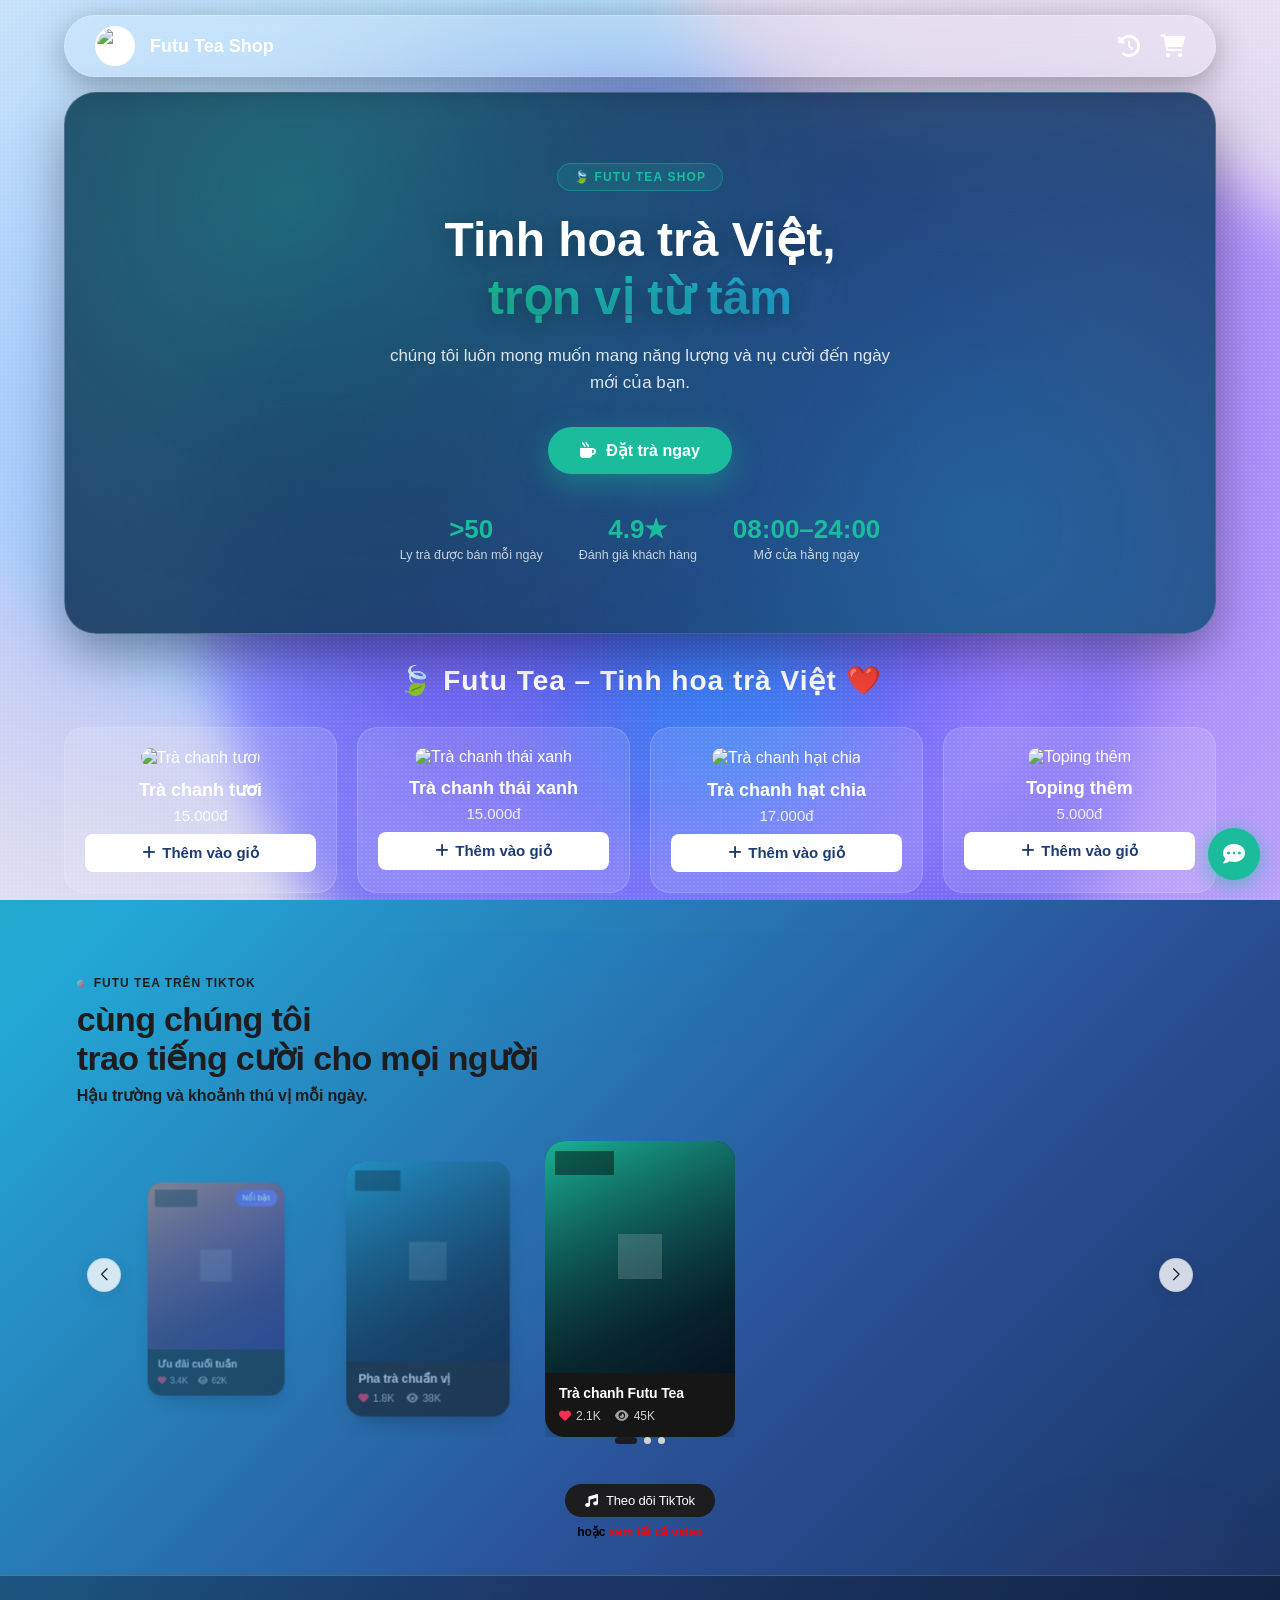
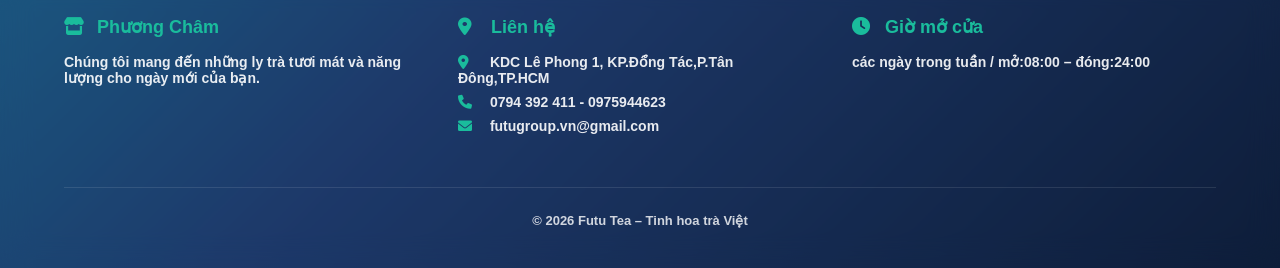
==== index.html @ b62508a2 "Update index.html" ====
<!DOCTYPE html>
<html lang="vi">
<head>
    <meta charset="UTF-8">
    <meta name="viewport" content="width=device-width, initial-scale=1.0">
    <title>Futu Tea Shop – Trà Chanh Tươi Mát Mỗi Ngày | TP.HCM</title>

    <!-- SEO -->
    <meta name="description" content="Futu Tea Shop – Trà chanh tươi, trà chanh Thái xanh, trà chanh hạt chia pha thủ công. Giao hàng tận nơi tại TP.HCM, mở cửa 08:00–24:00 mỗi ngày. Đặt hàng ngay!">
    <meta name="keywords" content="trà chanh, futu tea, trà chanh tươi, trà chanh thái xanh, trà chanh hạt chia, quán trà TP.HCM, đặt trà online">
    <meta name="author" content="Futu Group">

    <!-- Open Graph (Facebook, Zalo) -->
    <meta property="og:type" content="website">
    <meta property="og:title" content="Futu Tea - Tinh Hoa Trà Việt">
    <meta property="og:description" content="Trà chanh tươi mát cho ngày dài của bạn. Giao hàng tận nơi tại Làng đại học, mở cửa 08:00–24:00 mỗi ngày.">
    <meta property="og:image" content="https://tuitensanggll.github.io/Fututea.vn/">
    <meta property="og:locale" content="vi_VN">

    <!-- Twitter Card -->
    <meta name="twitter:card" content="summary_large_image">
    <meta name="twitter:title" content="Futu Tea Shop – Tinh Hoa Trà Việt">
    <meta name="twitter:description" content="Trà chanh tươi mát, pha thủ công từng ly. Giao hàng tận nơi tại TP.HCM.">
    <meta name="twitter:image" content="logofutu.jpg">
    <link rel="stylesheet" href="https://cdnjs.cloudflare.com/ajax/libs/font-awesome/6.0.0/css/all.min.css">
    <link rel="stylesheet" href="https://cdn.jsdelivr.net/npm/swiper@11/swiper-bundle.min.css">
    <link rel="stylesheet" href="background.css">
    
    <style>
        .swiper-wrapper{
     transition-timing-function:cubic-bezier(.22,.61,.36,1);}

        * { box-sizing: border-box; margin: 0; padding: 0; }

        body {
            font-family: 'Segoe UI', sans-serif;
            background:linear-gradient(-45deg, #142a52, #2a5298, #23a6d5, #1abc9c);
            min-height: 100vh;
            color: white;
            overflow-x: hidden;
            display: flex;
            flex-direction: column;
        }
        @keyframes gradient {
            0%   { background-position: 0% 50%; }
            50%  { background-position: 100% 50%; }
            100% { background-position: 0% 50%; }
        }

        #snow-canvas {
            position: fixed; top: 0; left: 0;
            width: 100%; height: 100%;
            pointer-events: none; z-index: 10;
        }

        /* ===== HEADER ===== */
        header {
            background: rgba(255,255,255,0.15);
            backdrop-filter: blur(15px);
            -webkit-backdrop-filter: blur(15px);
            margin: 15px 5%;
            padding: 10px 30px;
            display: flex;
            justify-content: space-between;
            align-items: center;
            position: sticky;
            top: 15px;
            z-index: 100;
            border-radius: 50px;
            border: 1px solid rgba(255,255,255,0.2);
            box-shadow: 0 8px 32px rgba(0,0,0,0.3);
        }

        .main-content { flex: 1; }

        .logo-area {
            display: flex; align-items: center; gap: 15px;
            cursor: pointer; transition: transform 0.3s;
        }
        .logo-area:hover { transform: scale(1.05); }
        .logo-img {
            width: 40px; height: 40px;
            border-radius: 50%; border: 2px solid white;
            background: white; object-fit: cover;
        }
        .logo-area h2 { font-size: 18px; }

        nav { display: flex; align-items: center; gap: 20px; }
        nav i { font-size: 22px; cursor: pointer; transition: 0.3s; color: white; }
        nav i:hover { color: #1abc9c; transform: scale(1.1); }

        .cart-icon-wrapper { position: relative; cursor: pointer; }
        .badge {
            position: absolute; top: -8px; right: -10px;
            background: #ff4757; font-size: 10px;
            padding: 2px 6px; border-radius: 50%;
            min-width: 18px; text-align: center; display: none;
        }

        /* ===== PANELS ===== */
        #chatbot-view, #cart-view, #history-view, #info-view, #founder-view {
            background:;
            backdrop-filter: blur(10px);
            -webkit-backdrop-filter: blur(10px);
            border: 1px solid rgba(255,255,255,0.2);
            color: white;
            box-shadow: 0 10px 40px rgba(0,0,0,0.5);
            display: none; position: fixed;
        }

        #chatbot-view {
            bottom: 20px; right: 20px;
            width: 350px; height: 450px;
            border-radius: 15px;
            flex-direction: column; overflow: hidden;
            z-index: 1000;
            animation: slideUp 0.4s ease;
        }

        #cart-view, #history-view, #info-view, #founder-view {
            top: 0; right: 0;
            width: 100%; max-width: 450px;
            min-height: 100vh; padding: 30px;
            z-index: 200;
            animation: slideInRight 0.5s ease;
            flex-direction: column;
            overflow-y: auto;
        }

        .panel-header {
            display: flex; justify-content: space-between; align-items: center;
            border-bottom: 1px solid rgba(255,255,255,0.15);
            padding-bottom: 15px; margin-bottom: 15px;
        }
        .panel-header h2 { font-size: 22px; }
        .panel-header i { cursor: pointer; font-size: 20px; transition: color 0.2s; }
        .panel-header i:hover { color: #ff4757; }

        /* Cart items */
        .cart-item {
            display: flex; justify-content: space-between; align-items: center;
            padding: 12px 0;
            border-bottom: 1px solid rgba(255,255,255,0.1);
            gap: 10px;
        }
        .cart-item-left { display: flex; align-items: center; gap: 12px; flex: 1; min-width: 0; }
        .cart-item-thumb {
            width: 48px; height: 48px;
            border-radius: 10px; object-fit: cover; flex-shrink: 0;
            border: 1px solid rgba(255,255,255,0.2);
        }
        .cart-item-info { display: flex; flex-direction: column; min-width: 0; }
        .cart-item-name { font-weight: 600; font-size: 14px; white-space: nowrap; overflow: hidden; text-overflow: ellipsis; }
        .cart-item-qty  { font-size: 12px; color: rgba(255,255,255,0.6); margin-top: 2px; }
        .cart-item-price { font-size: 13px; color: #1abc9c; margin-top: 2px; }
        .cart-item-right { display: flex; align-items: center; gap: 6px; flex-shrink: 0; }
        .remove-btn {
            background: rgba(255,71,87,0.15);
            border: 1px solid rgba(255,71,87,0.3);
            color: #ff4757; cursor: pointer; font-size: 13px;
            width: 30px; height: 30px; border-radius: 8px;
            display: flex; align-items: center; justify-content: center;
            transition: background 0.2s;
        }
        .remove-btn:hover { background: rgba(255,71,87,0.4); }

        .cart-empty { text-align: center; padding: 50px 0 20px; }
        .cart-empty-icon { font-size: 60px; display: block; margin-bottom: 12px; opacity: 0.35; }
        .cart-empty-text { opacity: 0.55; font-size: 15px; }

        .cart-total { font-size: 22px; font-weight: bold; text-align: right; color: #1abc9c; margin-top: 20px; }
        .btn-checkout {
            width: 100%; padding: 14px; border-radius: 10px; border: none;
            background: #1abc9c; color: white; font-weight: bold;
            font-size: 16px; cursor: pointer; margin-top: 20px;
            transition: background 0.2s, transform 0.15s;
        }
        .btn-checkout:hover { background: #17a589; transform: scale(1.02); }

        /* History */
        .history-card {
            background: rgba(255,255,255,0.07);
            padding: 15px; border-radius: 12px;
            margin-bottom: 14px;
            border-left: 4px solid #1abc9c;
            transition: background 0.2s;
        }
        .history-card:hover { background: rgba(255,255,255,0.12); }
        .history-date  { font-size: 11px; opacity: 0.6; margin-bottom: 6px; }
        .history-items { font-weight: 600; font-size: 14px; margin-bottom: 6px; line-height: 1.4; }
        .history-total { color: #1abc9c; font-weight: bold; }
        .history-empty { text-align: center; padding: 50px 0; opacity: 0.55; font-size: 15px; }

        /* Founder */
        .founder-card {
            background: rgba(255,255,255,0.08);
            padding: 20px; border-radius: 15px;
            margin-bottom: 15px;
            transition: background 0.2s;
        }
        .founder-card:hover { background: rgba(255,255,255,0.14); }

        /* Info form */
        .info-input {
            width: 100%; padding: 12px; margin: 8px 0 15px;
            border-radius: 8px;
            border: 1px solid rgba(255,255,255,0.2);
            background: rgba(0,0,0,0.2);
            color: white; font-size: 14px; outline: none;
            transition: border-color 0.2s;
        }
        .info-input:focus { border-color: #1abc9c; }
        .info-input::placeholder { color: rgba(255,255,255,0.4); }
        label { font-size: 13px; opacity: 0.8; }

        /* ===== CHAT ===== */
        .chat-header {
            padding: 14px 18px;
            display: flex; justify-content: space-between; align-items: center;
            border-bottom: 1px solid rgba(255,255,255,0.12);
            font-weight: bold; font-size: 15px;
        }
        .chat-header i { cursor: pointer; }
        .chat-header i:hover { color: #ff4757; }

        .chat-body {
            flex: 1; padding: 14px;
            overflow-y: auto;
            display: flex; flex-direction: column; gap: 10px;
        }
        .message {
            padding: 9px 13px; border-radius: 12px;
            font-size: 14px; max-width: 85%; line-height: 1.4;
            animation: fadeInMsg 0.3s ease;
        }
        .bot-msg  { background: rgba(255,255,255,0.12); align-self: flex-start; }
        .user-msg { background: #1abc9c; align-self: flex-end; }
        .quick-replies {
            display: flex; flex-wrap: wrap; gap: 8px;
            align-self: flex-start; max-width: 95%;
          margin-top: -2px;
        }

        .quick-reply-btn {
          background:linear-gradient(-45deg, #142a52, #2a5298, #23a6d5, #1abc9c);
          border: 1px solid rgba(26,188,156,0.5);
          color: #fff; font-size: 12.5px;
          padding: 6px 12px; border-radius: 16px;
          cursor: pointer; transition: background 0.2s, transform 0.15s;
          white-space: nowrap;
        }

        .quick-reply-btn:hover { background: rgba(26,188,156,0.4); transform: scale(1.04); }

        .typing-indicator { display: flex; gap: 4px; padding: 9px 13px; align-self: flex-start; }
        .typing-indicator span {
          width: 6px; height: 6px; border-radius: 50%;
          background: rgba(255,255,255,0.6);
          animation: typingBounce 1.2s infinite;
        }

        .typing-indicator span:nth-child(2) { animation-delay: 0.2s; }
        .typing-indicator span:nth-child(3) { animation-delay: 0.4s; }
        @keyframes typingBounce {
    0%, 60%, 100% { transform: translateY(0); opacity: 0.5; }
    30% { transform: translateY(-4px); opacity: 1; }
}

        .chat-footer {
            padding: 10px 14px;
            display: flex; gap: 10px; align-items: center;
            background: rgba(0,0,0,0.25);
            border-top: 1px solid rgba(255,255,255,0.08);
        }
        .chat-input {
            flex: 1; padding: 8px 12px;
            border-radius: 20px; border: none;
            background: rgba(255,255,255,0.12);
            color: white; outline: none; font-size: 14px;
        }
        .chat-input::placeholder { color: rgba(255,255,255,0.5); }
        .chat-footer i { color: #1abc9c; cursor: pointer; font-size: 18px; }
        .chat-footer i:hover { color: white; }

        /* Chat toggle btn */
        #chat-toggle-btn {
            position: fixed; bottom: 20px; right: 20px;
            width: 52px; height: 52px;
            background: #1abc9c; border-radius: 50%;
            display: flex; align-items: center; justify-content: center;
            cursor: pointer; z-index: 999;
            box-shadow: 0 4px 20px rgba(26,188,156,0.6);
            transition: background 0.2s, transform 0.2s;
        }
        #chat-toggle-btn:hover { background: #17a589; transform: scale(1.1); }
        #chat-toggle-btn i { color: white; font-size: 22px; }

        /* ===== HERO BANNER ===== */
        .hero {
            position: relative;
            margin: 10px 5% 0;
            padding: 70px 8%;
            border-radius: 32px;
            overflow: hidden;
            text-align: center;
            background:
                radial-gradient(circle at 20% 20%, rgba(26,188,156,0.35), transparent 55%),
                radial-gradient(circle at 80% 80%, rgba(35,166,213,0.35), transparent 55%),
                linear-gradient(135deg, rgba(20,42,82,0.9), rgba(30,60,114,0.9));
            border: 1px solid rgba(255,255,255,0.18);
            box-shadow: 0 20px 50px rgba(0,0,0,0.35);
        }
        .hero-eyebrow {
            display: inline-flex; align-items: center; gap: 8px;
            font-size: 12px; font-weight: 800; letter-spacing: 0.1em;
            text-transform: uppercase; color: #1abc9c;
            background: rgba(26,188,156,0.15);
            border: 1px solid rgba(26,188,156,0.4);
            padding: 6px 16px; border-radius: 30px;
            margin-bottom: 20px;
        }
        .hero h1 {
            font-size: clamp(28px, 5vw, 48px);
            font-weight: 800;
            line-height: 1.2;
            margin-bottom: 16px;
            text-shadow: 0 4px 20px rgba(0,0,0,0.3);
        }
        .hero h1 span {
            background: linear-gradient(90deg, #1abc9c, #23a6d5);
            -webkit-background-clip: text;
            background-clip: text;
            color: transparent;
        }
        .hero p {
            font-size: clamp(14px, 1.6vw, 17px);
            opacity: 0.85;
            max-width: 520px;
            margin: 0 auto 30px;
            line-height: 1.6;
        }
        .hero-cta {
            display: inline-flex; align-items: center; gap: 10px;
            background: #1abc9c; color: white;
            font-size: 16px; font-weight: 700;
            padding: 14px 32px; border-radius: 50px;
            text-decoration: none; cursor: pointer; border: none;
            box-shadow: 0 10px 30px rgba(26,188,156,0.4);
            transition: transform 0.25s, box-shadow 0.25s, background 0.25s;
        }
        .hero-cta:hover {
            transform: translateY(-3px);
            background: #17a589;
            box-shadow: 0 14px 36px rgba(26,188,156,0.55);
        }
        .hero-cta:active { transform: translateY(0) scale(0.97); }

        .hero-stats {
            display: flex; justify-content: center; flex-wrap: wrap;
            gap: 36px; margin-top: 40px;
        }
        .hero-stat { text-align: center; }
        .hero-stat b {
            display: block; font-size: 26px; font-weight: 800; color: #1abc9c;
        }
        .hero-stat span { font-size: 12.5px; opacity: 0.75; }

        @media (max-width: 480px) {
            .hero { padding: 46px 6%; border-radius: 22px; margin: 8px 3% 0; }
            .hero-stats { gap: 22px; margin-top: 28px; }
        }

        /* ===== FLY TO CART ANIMATION ===== */
        .fly-item {
            position: fixed;
            z-index: 5000;
            border-radius: 12px;
            object-fit: cover;
            pointer-events: none;
            transition: left 0.7s cubic-bezier(.22,.61,.36,1),
                        top 0.7s cubic-bezier(.22,.61,.36,1),
                        width 0.7s cubic-bezier(.22,.61,.36,1),
                        height 0.7s cubic-bezier(.22,.61,.36,1),
                        opacity 0.6s ease 0.15s;
        }
        @keyframes cartBounce {
            0%, 100% { transform: scale(1); }
            30% { transform: scale(1.35); }
            50% { transform: scale(0.9); }
            70% { transform: scale(1.12); }
        }
        .cart-bounce { animation: cartBounce 0.5s ease; }

        /* ===== PRODUCTS ===== */
        .section-title {
            text-align: center; padding: 30px 5% 10px;
            font-size: 28px; font-weight: 700; letter-spacing: 1px;
        }
        .product-grid {
            display: grid;
            grid-template-columns: repeat(auto-fit, minmax(230px, 1fr));
            gap: 20px; padding: 20px 5% 40px;
        }
        .card {
            background: rgba(255,255,255,0.12);
            border-radius: 20px; padding: 20px; text-align: center;
            border: 1px solid rgba(255,255,255,0.15);
            transition: transform 0.3s, background 0.3s, box-shadow 0.3s;
            position: relative; overflow: hidden;
        }
        .card::before {
            content: '';
            position: absolute; top: -100%; left: -100%;
            width: 60%; height: 60%;
            background: radial-gradient(circle, rgba(255,255,255,0.08), transparent 70%);
            transition: top 0.5s, left 0.5s;
            pointer-events: none;
        }
        .card:hover::before { top: 20%; left: 20%; }
        .card:hover {
            transform: translateY(-10px);
            background: rgba(255,255,255,0.22);
            box-shadow: 0 20px 40px rgba(0,0,0,0.3);
        }
        .card img {
            width: 100%; border-radius: 15px;
            height: 200px; object-fit: cover;
            transition: transform 0.4s;
        }
        .card:hover img { transform: scale(1.04); }
        .card h3 { margin: 12px 0 6px; font-size: 18px; }
        .card p { font-size: 15px; opacity: 0.85; margin-bottom: 10px; }
        .btn-add {
            width: 100%; padding: 10px; border-radius: 8px; border: none;
            background: white; color: #1e3c72; font-weight: bold;
            cursor: pointer; font-size: 15px;
            transition: background 0.2s, color 0.2s, transform 0.15s;
        }
        .btn-add:hover { background: #1abc9c; color: white; transform: scale(1.02); }
        .btn-add:active { transform: scale(0.97); }

        /* Overlay */
        .cart-overlay {
            display: none; position: fixed; top: 0; left: 0;
            width: 100%; height: 100%;
            background: rgba(0,0,0,0.6); z-index: 150;
        }

        /* ===== QR MODAL ===== */
        #qr-modal {
            display: none; position: fixed; top: 0; left: 0;
            width: 100%; height: 100%;
            background: rgba(0,0,0,0.85);
            z-index: 2000;
            justify-content: center; align-items: center;
        }
        .qr-content {
            background: white; padding: 30px; border-radius: 20px;
            color: #333; text-align: center;
            position: relative; min-width: 300px;
            animation: popIn 0.35s ease;
        }
        .qr-placeholder {
            width: 230px; height: 230px; margin: 15px auto;
            border: 2px dashed #ccc; border-radius: 10px;
            display: flex; flex-direction: column;
            align-items: center; justify-content: center;
            color: #999; font-size: 13px; line-height: 1.7; padding: 15px;
        }
        .close-qr {
            position: absolute; top: 14px; right: 18px;
            font-size: 22px; cursor: pointer; color: #888;
            transition: color 0.2s;
        }
        .close-qr:hover { color: #ff4757; }
        .payment-title { font-size: 20px; font-weight: bold; color: #1e3c72; }
        .payment-total { color: #1abc9c; font-size: 18px; font-weight: bold; margin: 10px 0; }
        .btn-done {
            width: 100%; padding: 13px; border-radius: 8px; border: none;
            background: #1abc9c; color: white; font-size: 15px;
            cursor: pointer; margin-top: 15px; font-weight: bold;
            transition: background 0.2s;
        }
        .btn-done:hover { background: #17a589; }

        /* ===== FOOTER ===== */
        footer {
            margin-top: auto;
            padding: 40px 5%;
            background: rgba(0,0,0,0.3);
            backdrop-filter: blur(15px);
            -webkit-backdrop-filter: blur(15px);
            border-top: 1px solid rgba(255,255,255,0.2);
            display: flex;
            flex-wrap: wrap;
            justify-content: space-around;
            gap: 30px;
            text-align: left;
            position: relative; z-index: 20;
        }
        .footer-section { min-width: 200px; flex: 1; }
        .footer-section h4 { color: #1abc9c; margin-bottom: 16px; font-size: 18px; font-weight: 800; }
        .footer-section p { margin: 8px 0; font-size: 14px; font-weight: 600; color: rgba(255,255,255,0.9); }
        .footer-section i { margin-right: 10px; color: #1abc9c; width: 18px; }
        .bottom-bar {
            width: 100%; text-align: center;
            padding-top: 25px;
            border-top: 1px solid rgba(255,255,255,0.1);
            margin-top: 15px;
            font-size: 13px; font-weight: 700; color: rgba(255,255,255,0.8);
        }

        /* ===== TOAST ===== */
        #toast {
            position: fixed; bottom: 85px; left: 50%; transform: translateX(-50%);
            background: rgba(26,188,156,0.95); color: white;
            padding: 10px 22px; border-radius: 30px;
            font-size: 14px; z-index: 3000;
            opacity: 0; pointer-events: none;
            transition: opacity 0.3s; white-space: nowrap;
        }

        /* ===== ANIMATIONS ===== */
        @keyframes slideUp {
            from { opacity: 0; transform: translateY(40px); }
            to   { opacity: 1; transform: translateY(0); }
        }
        @keyframes slideInRight {
            from { transform: translateX(100%); opacity: 0; }
            to   { transform: translateX(0);    opacity: 1; }
        }
        @keyframes fadeInMsg {
            from { opacity: 0; transform: translateY(5px); }
            to   { opacity: 1; transform: translateY(0); }
        }
        @keyframes popIn {
            from { transform: scale(0.8); opacity: 0; }
            to   { transform: scale(1);   opacity: 1; }
        }
        @keyframes fadeInCard {
            from { opacity: 0; transform: translateY(20px); }
            to   { opacity: 1; transform: translateY(0); }
        }
        .card { animation: fadeInCard 0.5s ease both; }
        .card:nth-child(1) { animation-delay: 0.05s; }
        .card:nth-child(2) { animation-delay: 0.10s; }
        .card:nth-child(3) { animation-delay: 0.15s; }


        @media (max-width: 480px) {
            header { margin: 10px 3%; padding: 10px 18px; }
            .product-grid { grid-template-columns: 1fr 1fr; gap: 12px; padding: 10px 3% 40px; }
            #cart-view, #history-view, #info-view, #founder-view { max-width: 100%; }
            #chatbot-view { width: 290px; height: 380px; }
        }

        /* ========================================= */
        /* FUTU TIKTOK SHOWCASE — Apple/Samsung style */
        /* ========================================= */

        .tiktok-showcase{
            --ink:#1d1d1f;
            --ink-soft:#6e6e73;
            --hairline:rgba(0,0,0,.08);
            --accent:#0071e3;
            padding:40px 6% 36px;
            background:
            text-align:center;
            position:relative;
            overflow:hidden;
            font-family:-apple-system,BlinkMacSystemFont,"SF Pro Display","Segoe UI",Helvetica,Arial,sans-serif;
            color:var(--ink);
            isolation:isolate;
        }

        /* soft studio-light backdrop, not a colored blob */
        .tiktok-showcase::before{
            content:"";
            position:absolute;
            inset:0;
            background:
                radial-gradient(ellipse 420px 240px at 50% -5%, rgba(0,113,227,.05), transparent 65%),
                radial-gradient(ellipse 340px 240px at 88% 105%, rgba(254,44,85,.035), transparent 60%);
            pointer-events:none;
            z-index:0;
        }

        .tiktok-eyebrow{
            display:inline-flex;
            align-items:center;
            gap:10px;
            font-size:12px;
            font-weight:800;
            letter-spacing:.08em;
            text-transform:uppercase;
            color:#00000;
            margin-bottom:10px;
            position:relative;
            z-index:1;
            opacity:0;
            transform:translateY(20px);
            animation:revealUp .9s cubic-bezier(.22,1,.36,1) .05s forwards;
        }
        .tiktok-eyebrow::before{
            content:"";
            width:7px; height:7px; border-radius:50%;
            background:linear-gradient(135deg,#25f4ee,#fe2c55);
            display:inline-block;
        }

        .tiktok-showcase h2{
            font-size:clamp(24px,3.4vw,34px);
            font-weight:800;
            letter-spacing:-.02em;
            line-height:1.15;
            color:#00000;
            margin-bottom:8px;
            position:relative;
            z-index:1;
            opacity:0;
            transform:translateY(18px);
            animation:revealUp .9s cubic-bezier(.22,1,.36,1) .12s forwards;
        }

        .tiktok-showcase > p{
            color:#00000;
            font-size:clamp(14px,1.4vw,16px);
            font-weight:800;
            letter-spacing:-.01em;
            margin-bottom:28px;
            position:relative;
            z-index:1;
            opacity:0;
            transform:translateY(18px);
            animation:revealUp .9s cubic-bezier(.22,1,.36,1) .18s forwards;
        }

        @keyframes revealUp{
            to{ opacity:1; transform:translateY(0); }
        }

        /* ---- lightweight TikTok stat card (thumbnail + stats, no live iframe) ---- */
        .tiktok-card{
            display:block;
            text-decoration:none;
            color:#fff;
            background:#161616;
            border-radius:20px;
            overflow:hidden;
            position:relative;
            box-shadow:
                0 1px 0 rgba(255,255,255,.06) inset,
                0 16px 32px -14px rgba(0,0,0,.4),
                0 6px 14px -8px rgba(0,0,0,.3);
            transition:box-shadow .3s ease;
        }
        .tiktok-card:hover{
            box-shadow:
                0 1px 0 rgba(255,255,255,.08) inset,
                0 20px 40px -14px rgba(0,0,0,.48),
                0 8px 18px -8px rgba(0,0,0,.34);
        }
        .tiktok-card-thumb{
            position:relative;
            aspect-ratio:9/11;
            background:
                linear-gradient(160deg, rgba(0,0,0,.05), rgba(0,0,0,.55) 75%),
                var(--thumb-grad, linear-gradient(150deg,#1abc9c,#142a52));
            display:flex;
            align-items:center;
            justify-content:center;
        }
        .tiktok-card-thumb .play-glyph{
            width:44px; height:44px;
            border-radius:50%;
            background:rgba(255,255,255,.16);
            backdrop-filter:blur(6px);
            -webkit-backdrop-filter:blur(6px);
            display:flex; align-items:center; justify-content:center;
            color:#fff; font-size:15px;
            border:1px solid rgba(255,255,255,.25);
        }
        .tiktok-card-thumb .play-glyph i{ margin-left:2px; }

        .view-badge{
            position:absolute;
            top:10px; left:10px;
            display:inline-flex;
            align-items:center;
            gap:5px;
            font-size:11px;
            font-weight:600;
            color:#fff;
            background:rgba(0,0,0,.45);
            backdrop-filter:blur(6px);
            -webkit-backdrop-filter:blur(6px);
            padding:5px 9px;
            border-radius:20px;
            border:1px solid rgba(255,255,255,.12);
        }
        .view-badge i{ font-size:9px; }

        .featured-tag{
            position:absolute;
            top:10px; right:10px;
            font-size:11px;
            font-weight:600;
            color:#fff;
            background:linear-gradient(135deg,#7b5cff,#a56bff);
            padding:5px 10px;
            border-radius:20px;
        }

        .tiktok-card-body{
            padding:12px 14px 14px;
            text-align:left;
        }
        .tiktok-card-title{
            font-size:14px;
            font-weight:600;
            letter-spacing:-.01em;
            white-space:nowrap;
            overflow:hidden;
            text-overflow:ellipsis;
            margin-bottom:8px;
        }
        .tiktok-card-stats{
            display:flex;
            align-items:center;
            gap:14px;
            font-size:12px;
            font-weight:500;
            color:rgba(255,255,255,.8);
        }
        .tiktok-card-stats span{
            display:inline-flex;
            align-items:center;
            gap:5px;
        }
        .tiktok-card-stats .fa-heart{ color:#fe2c55; }
        .tiktok-card-stats .fa-eye{ color:rgba(255,255,255,.6); }

        .swiper-slide{
            width:190px;
            contain:layout paint;
        }

        /* inner wrapper takes the scale/opacity effect so it never
           collides with Swiper's own transform (used for slide position) */
        .slide-inner{
            width:100%; height:100%;
            will-change:transform, opacity;
            backface-visibility:hidden;
            -webkit-backface-visibility:hidden;
            transform:translate3d(0,0,0);
        }

        .swiper{
            width:100%;
            padding:8px 0 30px;
            position:relative;
            z-index:1;
        }



        /* ---- Apple-style pagination: pill dots ---- */
        .tiktok-showcase .swiper-pagination{
            position:relative;
            margin-top:8px;
            display:flex;
            justify-content:center;
            gap:7px;
        }
        .tiktok-showcase .swiper-pagination-bullet{
            width:7px; height:7px;
            background:#d2d2d7;
            opacity:1;
            border-radius:50%;
            transition:width .35s cubic-bezier(.22,1,.36,1), background .35s;
            margin:0 !important;
        }
        .tiktok-showcase .swiper-pagination-bullet-active{
            width:22px;
            border-radius:5px;
            background:var(--ink);
        }

        /* ---- Apple-style nav arrows: quiet glass circles ---- */
        .swiper-button-next,
        .swiper-button-prev{
            width:34px;
            height:34px;
            background:rgba(255,255,255,.8);
            backdrop-filter:blur(20px);
            -webkit-backdrop-filter:blur(20px);
            border:1px solid var(--hairline);
            border-radius:50%;
            color:var(--ink);
            box-shadow:0 4px 18px rgba(0,0,0,.08);
            transition:transform .3s cubic-bezier(.22,1,.36,1), background .3s, box-shadow .3s;
            top:42%;
        }
        .swiper-button-next:hover,
        .swiper-button-prev:hover{
            transform:scale(1.08);
            background:#fff;
            box-shadow:0 8px 24px rgba(0,0,0,.14);
        }
        .swiper-button-next:active,
        .swiper-button-prev:active{ transform:scale(.96); }
        .swiper-button-next::after,
        .swiper-button-prev::after{
            font-size:12px;
            font-weight:700;
        }

        /* ---- CTA: solid Apple pill + quiet secondary link ---- */
        .tiktok-cta-row{
            position:relative;
            z-index:1;
            display:flex;
            flex-direction:column;
            align-items:center;
            gap:8px;
            margin-top:2px;
        }

        .follow-tiktok{
            display:inline-flex;
            align-items:center;
            gap:8px;
            background:var(--ink);
            color:#fff;
            font-size:13px;
            font-weight:500;
            letter-spacing:-.01em;
            padding:9px 20px;
            border-radius:980px;
            text-decoration:none;
            transition:background .3s cubic-bezier(.22,1,.36,1), transform .25s cubic-bezier(.22,1,.36,1);
        }
        .follow-tiktok i{ font-size:13px; }
        .follow-tiktok:hover{
            background:#fe2c55;
            transform:translateY(-2px);
        }
        .follow-tiktok:active{ transform:translateY(0) scale(.98); }

        .tiktok-subtext{
            font-size:12px;
            color:var(--ink-soft);
        }
        .tiktok-subtext a{
            color:var(--accent);
            text-decoration:none;
        }
        .tiktok-subtext a:hover{ text-decoration:underline; }

        @media (prefers-reduced-motion: reduce){
            .tiktok-eyebrow, .tiktok-showcase h2, .tiktok-showcase > p{
                animation:none; opacity:1; transform:none;
            }
        }

        @media (max-width:480px){
            .tiktok-showcase{ padding:28px 6% 26px; }
            .swiper-slide{ width:150px; }
            .swiper-button-next,.swiper-button-prev{ display:none; }
        }
    </style>
</head>
<body>
    <div id="ai-background">

    <div class="aurora aurora-1"></div>
    <div class="aurora aurora-2"></div>
    <div class="aurora aurora-3"></div>
    <div class="aurora aurora-4"></div>

    <div class="glow glow-left"></div>
    <div class="glow glow-right"></div>

    <div class="mesh mesh-1"></div>
    <div class="mesh mesh-2"></div>

    <div class="blob blob-1"></div>
    <div class="blob blob-2"></div>
    <div class="blob blob-3"></div>

    <div class="noise"></div>

    <div class="spotlight"></div>

    <div class="grid-overlay"></div>

    <div class="vignette"></div>

</div>
   <script src="background.js"></script>

<canvas id="snow-canvas"></canvas>
<div class="cart-overlay" id="cart-overlay" onclick="closePanels()"></div>

<div class="main-content">

    <!-- HEADER -->
    <header>
        <div class="logo-area" onclick="showFounder()">
            <img src="logofutu.jpg" class="logo-img" alt="logo">
            <h2>Futu Tea Shop</h2>
        </div>
        <nav>
            <i class="fas fa-history" title="Lịch sử đơn hàng" onclick="showHistory()"></i>
            <div class="cart-icon-wrapper" onclick="showCart()">
                <i class="fas fa-shopping-cart"></i>
                <span class="badge" id="cart-count">0</span>
            </div>
        </nav>
    </header>

    <!-- HERO BANNER -->
    <section class="hero" id="hero">
        <span class="hero-eyebrow">🍃 Futu Tea Shop</span>
        <h1>Tinh hoa trà Việt,<br><span>trọn vị từ tâm</span></h1>
        <p>chúng tôi luôn mong muốn mang năng lượng và nụ cười đến ngày mới của bạn.</p>
        <a class="hero-cta" onclick="document.getElementById('product-grid').scrollIntoView({behavior:'smooth', block:'center'})">
            <i class="fas fa-mug-hot"></i> Đặt trà ngay
        </a>
        <div class="hero-stats">
            <div class="hero-stat"><b>>50</b><span>Ly trà được bán mỗi ngày</span></div>
            <div class="hero-stat"><b>4.9★</b><span>Đánh giá khách hàng</span></div>
            <div class="hero-stat"><b>08:00–24:00</b><span>Mở cửa hằng ngày</span></div>
        </div>
    </section>

    <!-- FOUNDER PANEL -->
    <div id="founder-view">
        <div class="panel-header">
            <h2>Thông tin sáng lập</h2>
            <i class="fas fa-times" onclick="closePanels()"></i>
        </div>
        <div style="margin-top:20px;">
            <div class="founder-card" style="border-left:5px solid #1abc9c;">
                <h3 style="color:#1abc9c; margin-bottom:12px;">👥 Người đồng sáng lập</h3>
                <p style="font-size:17px; font-weight:bold; margin-bottom:6px;">Sinh viên Võ Thanh Sang </p>
                <p style="font-size:17px; font-weight:bold;">Sinh viên Trần Kim Hưng</p>
            </div>
            <div class="founder-card" style="margin-top:15px; border-left:5px solid white;">
                <h3 style="color:#1abc9c; margin-bottom:10px;">🏢 Đơn vị</h3>
                <p style="font-size:20px; font-weight:800;">FUTU GROUP</p>
            </div>
        </div>
    </div>

    <!-- CART PANEL -->
    <div id="cart-view">
        <div class="panel-header">
            <h2><i class="fas fa-shopping-cart" style="margin-right:10px;color:#1abc9c"></i>Giỏ hàng</h2>
            <i class="fas fa-times" onclick="closePanels()"></i>
        </div>
        <div id="cart-items-list">
            <div class="cart-empty">
                <span class="cart-empty-icon">🛒</span>
                <p class="cart-empty-text">Giỏ hàng của bạn đang trống</p>
            </div>
        </div>
        <div class="cart-total" id="cart-total-price" style="display:none"></div>
        <button class="btn-checkout" onclick="showInfoForm()">
            <i class="fas fa-arrow-right" style="margin-right:8px"></i>Thanh toán ngay
        </button>
    </div>

    <!-- INFO PANEL -->
    <div id="info-view">
        <div class="panel-header">
            <h2>Thông tin nhận hàng</h2>
            <i class="fas fa-arrow-left" onclick="backToCart()"></i>
        </div>
        <div style="margin-top:10px;">
            <label>Họ và Tên</label>
            <input type="text" id="user-name" class="info-input" placeholder="Họ và Tên">
            <label>Số điện thoại</label>
            <input type="tel" id="user-phone" class="info-input" placeholder="090...">
            <label>Địa chỉ giao hàng</label>
            <textarea id="user-address" class="info-input" style="height:80px;resize:none;" placeholder="Số nhà, tên đường..."></textarea>
            <label>Ghi chú <span style="color:rgba(255,255,255,0.4);font-size:12px;">(không bắt buộc)</span></label>
            <textarea id="user-note" class="info-input" style="height:65px;resize:none;" placeholder="Ví dụ: Ít đá, ít đường, giao sau 18h..."></textarea>
            <button class="btn-checkout" onclick="proceedToPayment()">
                <i class="fas fa-qrcode" style="margin-right:8px"></i>Tiếp tục quét mã QR
            </button>
        </div>
    </div>

    <!-- HISTORY PANEL -->
    <div id="history-view">
        <div class="panel-header">
            <h2><i class="fas fa-history" style="margin-right:10px;color:#1abc9c"></i>Lịch sử mua hàng</h2>
            <i class="fas fa-times" onclick="closePanels()"></i>
        </div>
        <div id="history-list"></div>
    </div>

    <!-- PRODUCTS -->
    <div class="section-title">🍃 Futu Tea – Tinh hoa trà Việt ❤️</div>
    <div class="product-grid" id="product-grid"></div>

</div><!-- end .main-content -->

<!-- FOOTER -->

<section class="tiktok-showcase">

<span class="tiktok-eyebrow">Futu Tea trên TikTok</span>

<h2>cùng chúng tôi<br>trao tiếng cười cho mọi người</h2>

<p>Hậu trường và khoảnh  thú vị mỗi ngày.</p>

<div class="swiper mySwiper">

<div class="swiper-wrapper">

<div class="swiper-slide">
<div class="slide-inner">
<a class="tiktok-card" href="https://www.tiktok.com/@trachanh_futu/video/7641521157715365141" target="_blank" rel="noopener" style="--thumb-grad:linear-gradient(150deg,#1abc9c,#0d2b4e)">
    <div class="tiktok-card-thumb">
        <span class="view-badge"><i class="fas fa-play"></i> 128K</span>
        <span class="play-glyph"><i class="fas fa-play"></i></span>
    </div>
    <div class="tiktok-card-body">
        <div class="tiktok-card-title">Trà chanh Futu Tea</div>
        <div class="tiktok-card-stats">
            <span><i class="fas fa-heart"></i> 2.1K</span>
            <span><i class="fas fa-eye"></i> 45K</span>
        </div>
    </div>
</a>
</div>
</div>

<div class="swiper-slide">
<div class="slide-inner">
<a class="tiktok-card" href="https://www.tiktok.com/@trachanh_futu/video/7641213184141053205?is_from_webapp=1&sender_device=pc" target="_blank" rel="noopener" style="--thumb-grad:linear-gradient(150deg,#ff7a59,#7b2ff7)">
    <div class="tiktok-card-thumb">
        <span class="view-badge"><i class="fas fa-play"></i> 210K</span>
        <span class="featured-tag">Nổi bật</span>
        <span class="play-glyph"><i class="fas fa-play"></i></span>
    </div>
    <div class="tiktok-card-body">
        <div class="tiktok-card-title">Ưu đãi cuối tuần</div>
        <div class="tiktok-card-stats">
            <span><i class="fas fa-heart"></i> 3.4K</span>
            <span><i class="fas fa-eye"></i> 62K</span>
        </div>
    </div>
</a>
</div>
</div>

<div class="swiper-slide">
<div class="slide-inner">
<a class="tiktok-card" href="https://www.tiktok.com/@trachanh_futu/video/7636257245105245448" target="_blank" rel="noopener" style="--thumb-grad:linear-gradient(150deg,#23a6d5,#142a52)">
    <div class="tiktok-card-thumb">
        <span class="view-badge"><i class="fas fa-play"></i> 95K</span>
        <span class="play-glyph"><i class="fas fa-play"></i></span>
    </div>
    <div class="tiktok-card-body">
        <div class="tiktok-card-title">Pha trà chuẩn vị</div>
        <div class="tiktok-card-stats">
            <span><i class="fas fa-heart"></i> 1.8K</span>
            <span><i class="fas fa-eye"></i> 38K</span>
        </div>
    </div>
</a>
</div>
</div>

</div>

<div class="swiper-pagination"></div>

<div class="swiper-button-prev"></div>

<div class="swiper-button-next"></div>


</div>

<div class="tiktok-cta-row">
    <a class="follow-tiktok"
       href="https://www.tiktok.com/@trachanh_futu"
       target="_blank">
        <i class="fas fa-music"></i>Theo dõi TikTok
    </a>
    <span class="tiktok-subtext"style="font-weight: 600;color:#000000;">hoặc <a href="https://www.tiktok.com/@trachanh_futu" target="_blank" style="color:#FF0000;">xem tất cả video</a></span>
</div>

</section>
<footer>
    <div class="footer-section">
        <h4><i class="fas fa-store"></i> Phương Châm</h4>
        <p>Chúng tôi mang đến những ly trà tươi mát và năng lượng cho ngày mới của bạn.</p>
    </div>
    <div class="footer-section">
        <h4><i class="fas fa-map-marker-alt"></i> Liên hệ</h4>
        <p><i class="fas fa-location-dot"></i> KDC Lê Phong 1, KP.Đổng Tác,P.Tân Đông,TP.HCM </p>
        <p><i class="fas fa-phone"></i> 0794 392 411 - 0975944623</p>
        <p><i class="fas fa-envelope"></i> futugroup.vn@gmail.com</p>
    </div>
    <div class="footer-section">
        <h4><i class="fas fa-clock"></i> Giờ mở cửa</h4>
        <p>các ngày trong tuần / mở:08:00 – đóng:24:00</p>
    </div>
    <div class="bottom-bar">
        &copy; 2026 Futu Tea – Tinh hoa trà Việt
    </div>
</footer>

<!-- CHAT TOGGLE -->
<div id="chat-toggle-btn" onclick="toggleChat()">
    <i class="fas fa-comment-dots"></i>
</div>

<!-- CHATBOT -->
<div id="chatbot-view" style="display:none; flex-direction:column;">
    <div class="chat-header">
        <span>🤖 Futu Rô Bô</span>
        <i class="fas fa-times" onclick="toggleChat()"></i>
    </div>
    <div class="chat-body" id="chat-body">
        <div class="message bot-msg">Chào bạn! Futu Rô Bô có thể giúp gì cho bạn? 🍵</div>
    </div>
    <div class="chat-footer">
        <input type="text" id="chat-input" class="chat-input"
               placeholder="Nhập tin nhắn..."
               onkeypress="if(event.key==='Enter')sendChat()">
        <i class="fas fa-paper-plane" onclick="sendChat()"></i>
    </div>
</div>

<!-- QR MODAL -->
<div id="qr-modal" onclick="closeQROutside(event)">
    <div class="qr-content" onclick="event.stopPropagation()">
        <i class="fas fa-times close-qr" onclick="closeQR()"></i>
        <h3 class="payment-title">🧾 Hóa đơn Futu Tea</h3>
        <img src="qrthanhtoan.jpg"
     style="width:250px;height:auto;margin:15px 0;border-radius:12px;border:1px solid #0b9504ff;">
        <div class="payment-total" id="qr-total-text"></div>
        <p style="font-size:13px;color:#888;">Lưu ý Chuyển khoản theo mã QR thành công rồi bấm hoàn tất để đảm bảo quyền lợi của khách hàng</p>
        <button class="btn-done" onclick="finishPayment()">
            <i class="fas fa-check" style="margin-right:6px"></i>Hoàn tất thanh toán
        </button>
    </div>
</div>

<!-- TOAST -->
<div id="toast"></div>
<script>
    /* ========== DỮ LIỆU SẢN PHẨM ========== */
    const products = [
        { name: 'Trà chanh tươi',       price: 15000, img: './images.jpg' },
        { name: 'Trà chanh thái xanh',  price: 15000, img: './tui-zip-tra-chanh-tien-loi_1_.jpg' },
        { name: 'Trà chanh hạt chia',   price: 17000, img: './tra_chanh_hat_chia_1_e1ae0332718b421588a734c8fd6e2d49.jpg' },
        { name: 'Toping thêm ',   price: 5000, img: './2023_10_7_638322721629408302_cach-lam-tran-chau-trang-thumb.jpg' },
    ];

    /* ========== RENDER SẢN PHẨM ========== */
    (function renderProducts() {
        const grid = document.getElementById('product-grid');
        products.forEach((p, i) => {
            grid.innerHTML += `
            <div class="card">
                <img src="${p.img}" alt="${p.name}" loading="lazy">
                <h3>${p.name}</h3>
                <p>${p.price.toLocaleString('vi-VN')}đ</p>
                <button class="btn-add" onclick="addToCart(${i}, event)">
                    <i class="fas fa-plus" style="margin-right:6px"></i>Thêm vào giỏ
                </button>
            </div>`;
        });
    })();

    /* ========== GIỎ HÀNG ========== */
    let cart = [];
    let orderHistory = [];

    function addToCart(idx, evt) {
        cart.push({ ...products[idx] });
        updateCartUI();
        showToast('Đã thêm ' + products[idx].name + ' vào giỏ 🛒');
        flyToCart(evt, products[idx].img);
    }

    function flyToCart(evt, imgSrc) {
        if (!evt) return;
        const card = evt.target.closest('.card');
        const cartIcon = document.querySelector('.cart-icon-wrapper');
        if (!card || !cartIcon) return;

        const cardImg = card.querySelector('img');
        const startRect = cardImg.getBoundingClientRect();
        const endRect = cartIcon.getBoundingClientRect();

        const flyEl = document.createElement('img');
        flyEl.src = imgSrc;
        flyEl.className = 'fly-item';
        flyEl.style.left = startRect.left + 'px';
        flyEl.style.top = startRect.top + 'px';
        flyEl.style.width = startRect.width + 'px';
        flyEl.style.height = startRect.height + 'px';
        flyEl.style.opacity = '1';
        document.body.appendChild(flyEl);

        // Bắt đầu animation ở frame kế tiếp
        requestAnimationFrame(() => {
            flyEl.style.left = (endRect.left + endRect.width / 2 - 14) + 'px';
            flyEl.style.top = (endRect.top + endRect.height / 2 - 14) + 'px';
            flyEl.style.width = '28px';
            flyEl.style.height = '28px';
            flyEl.style.opacity = '0.3';
        });

        setTimeout(() => {
            flyEl.remove();
            cartIcon.classList.add('cart-bounce');
            setTimeout(() => cartIcon.classList.remove('cart-bounce'), 500);
        }, 700);
    }

    function removeFromCart(name) {
        const idx = cart.findIndex(i => i.name === name);
        if (idx !== -1) { cart.splice(idx, 1); updateCartUI(); }
    }

    function updateCartUI() {
        const countEl = document.getElementById('cart-count');
        const list    = document.getElementById('cart-items-list');
        const totalEl = document.getElementById('cart-total-price');

        countEl.textContent = cart.length;
        countEl.style.display = cart.length > 0 ? 'block' : 'none';

        if (cart.length === 0) {
            list.innerHTML = `
            <div class="cart-empty">
                <span class="cart-empty-icon">🛒</span>
                <p class="cart-empty-text">Giỏ hàng của bạn đang trống</p>
            </div>`;
            totalEl.style.display = 'none';
            return;
        }

        // Group by name
        const grouped = {};
        cart.forEach(item => {
            if (!grouped[item.name]) grouped[item.name] = { ...item, qty: 0 };
            grouped[item.name].qty++;
        });

        let total = 0;
        list.innerHTML = '';
        Object.values(grouped).forEach(item => {
            const subtotal = item.price * item.qty;
            total += subtotal;
            list.innerHTML += `
            <div class="cart-item">
                <div class="cart-item-left">
                    <img class="cart-item-thumb" src="${item.img}" alt="${item.name}">
                    <div class="cart-item-info">
                        <span class="cart-item-name">${item.name}</span>
                        <span class="cart-item-qty">x${item.qty}</span>
                        <span class="cart-item-price">${subtotal.toLocaleString('vi-VN')}đ</span>
                    </div>
                </div>
                <div class="cart-item-right">
                    <button class="remove-btn" onclick="removeFromCart('${item.name}')" title="Xóa 1">
                        <i class="fas fa-minus"></i>
                    </button>
                </div>
            </div>`;
        });

        totalEl.style.display = 'block';
        totalEl.textContent = 'Tổng: ' + total.toLocaleString('vi-VN') + 'đ';
    }

    function showCart() {
        closePanels();
        document.getElementById('cart-view').style.display = 'flex';
        document.getElementById('cart-overlay').style.display = 'block';
    }

    function showHistory() {
        closePanels();
        const list = document.getElementById('history-list');
        if (orderHistory.length === 0) {
            list.innerHTML = '<p class="history-empty">📋 Chưa có đơn hàng nào</p>';
        } else {
            list.innerHTML = '';
            orderHistory.forEach(order => {
                const grouped = {};
                order.items.forEach(n => { grouped[n] = (grouped[n]||0)+1; });
                const text = Object.entries(grouped).map(([n,c]) => `${c}x ${n}`).join(', ');
                list.innerHTML += `
                <div class="history-card">
                    <div class="history-date">🕒 ${order.date}</div>
                    <div class="history-items">${text}</div>
                    <div class="history-total">Tổng: ${order.total.toLocaleString('vi-VN')}đ</div>
                </div>`;
            });
        }
        document.getElementById('history-view').style.display = 'flex';
        document.getElementById('cart-overlay').style.display = 'block';
    }

    function showFounder() {
        closePanels();
        document.getElementById('founder-view').style.display = 'flex';
        document.getElementById('cart-overlay').style.display = 'block';
    }

    function showInfoForm() {
        if (!cart.length) { showToast('Giỏ hàng đang trống!'); return; }
        document.getElementById('cart-view').style.display = 'none';
        document.getElementById('info-view').style.display = 'flex';
    }

    function backToCart() {
        document.getElementById('info-view').style.display = 'none';
        document.getElementById('cart-view').style.display = 'flex';
    }

    function proceedToPayment() {
        const name    = document.getElementById('user-name').value.trim();
        const phone   = document.getElementById('user-phone').value.trim();
        const address = document.getElementById('user-address').value.trim();
        if (!name || !phone || !address) {
            showToast('Vui lòng nhập đầy đủ Tên, SĐT và Địa chỉ!');
            return;
        }
        const total = cart.reduce((s,i) => s+i.price, 0);
        document.getElementById('qr-total-text').textContent = 'Tổng tiền: ' + total.toLocaleString('vi-VN') + 'đ';
        document.getElementById('qr-modal').style.display = 'flex';
    }

    function finishPayment() {
        const total = cart.reduce((s,i) => s+i.price, 0);
        orderHistory.unshift({
            date:  new Date().toLocaleString('vi-VN'),
            items: cart.map(i => i.name),
            total: total
        });
        closeQR();
        closePanels();
        cart = [];
        updateCartUI();
        document.getElementById('user-name').value    = '';
        document.getElementById('user-phone').value   = '';
        document.getElementById('user-address').value = '';
        showToast('Thanh toán thành công! Futu Tea sẽ giao hàng sớm nhất 🎉');
    }

    function closePanels() {
        ['cart-view','history-view','info-view','founder-view','cart-overlay']
            .forEach(id => document.getElementById(id).style.display = 'none');
    }

    function closeQR() { document.getElementById('qr-modal').style.display = 'none'; }
    function closeQROutside(e) { if (e.target === document.getElementById('qr-modal')) closeQR(); }

    /* ========== TOAST ========== */
    let toastTimer;
    function showToast(msg) {
        const t = document.getElementById('toast');
        t.textContent = msg;
        t.style.opacity = '1';
        clearTimeout(toastTimer);
        toastTimer = setTimeout(() => { t.style.opacity = '0'; }, 2600);
    }

    /* ========== TUYẾT RƠI ========== */
    (function snow() {
        const canvas = document.getElementById('snow-canvas');
        const ctx = canvas.getContext('2d');
        let flakes = [];

        function resize() {
            canvas.width  = window.innerWidth;
            canvas.height = window.innerHeight;
        }
        window.addEventListener('resize', resize);
        resize();

        for (let i = 0; i < 100; i++) {
            flakes.push({
                x:  Math.random() * canvas.width,
                y:  Math.random() * canvas.height,
                r:  Math.random() * 3 + 1,
                dx: (Math.random() - 0.5) * 0.5,
                dy: Math.random() * 0.8 + 0.4,
                o:  Math.random() * 0.5 + 0.3
            });
        }

        function draw() {
            ctx.clearRect(0, 0, canvas.width, canvas.height);
            flakes.forEach(f => {
                ctx.beginPath();
                ctx.arc(f.x, f.y, f.r, 0, Math.PI * 2);
                ctx.fillStyle = `rgba(255,255,255,${f.o})`;
                ctx.fill();
                f.x += f.dx;
                f.y += f.dy;
                if (f.y > canvas.height) { f.y = -5; f.x = Math.random() * canvas.width; }
                if (f.x > canvas.width)  f.x = 0;
                if (f.x < 0)             f.x = canvas.width;
            });
            requestAnimationFrame(draw);
        }
        draw();
    })();
</script>

<!-- ========== FIREBASE ========== -->
<script type="module">
    import { initializeApp } from "https://www.gstatic.com/firebasejs/10.12.0/firebase-app.js";
    import { getDatabase, ref, push, set } from "https://www.gstatic.com/firebasejs/10.12.0/firebase-database.js";

    // Config
    const firebaseConfig = {
        databaseURL: "https://futu-quanly-default-rtdb.asia-southeast1.firebasedatabase.app"
    };

    // Khởi tạo
    const app = initializeApp(firebaseConfig);
    const db = getDatabase(app);
    
    console.log('✓ Firebase đã kết nối!');

    // Override finishPayment
    window.finishPayment = function() {
        const total = cart.reduce((s,i) => s+i.price, 0);
        const customerName = document.getElementById('user-name').value.trim();
        const customerPhone = document.getElementById('user-phone').value.trim();
        const customerAddress = document.getElementById('user-address').value.trim();
        const customerNote = document.getElementById('user-note').value.trim();

        // Tạo đơn hàng
        const orderId = 'KH' + Date.now();
        const newOrder = {
            id: orderId,
            customerName: customerName,
            phone: customerPhone,
            address: customerAddress,
            note: customerNote,
            items: cart.map(i => ({ name: i.name, price: i.price })),
            total: total,
            itemCount: cart.length,
            timestamp: Date.now(),
            createdAt: new Date().toLocaleString('vi-VN'),
            status: 'pending'
        };

        // Lưu vào Firebase
        const orderRef = ref(db, 'orders/' + orderId);
        set(orderRef, newOrder)
            .then(() => {
                console.log('✓ Đơn hàng lưu Firebase thành công!', newOrder);
            })
            .catch((error) => {
                console.log('❌ Lỗi Firebase:', error);
            });

        // Cập nhật giao diện
        orderHistory.unshift({
            date: new Date().toLocaleString('vi-VN'),
            items: cart.map(i => i.name),
            total: total
        });
        closeQR();
        closePanels();
        cart = [];
        updateCartUI();
        document.getElementById('user-name').value = '';
        document.getElementById('user-phone').value = '';
        document.getElementById('user-address').value = '';
        document.getElementById('user-note').value = '';
        showToast('Thanh toán thành công! Futu Tea sẽ giao hàng tới bạn sớm nhất 🎉');
    };

    console.log('%c🍵 FUTU TEA - Firebase Ready!', 'color: #1abc9c; font-size: 14px; font-weight: bold;');
</script>
<script src="https://cdn.jsdelivr.net/npm/swiper@11/swiper-bundle.min.js"></script>

<script>

const swiper=new Swiper(".mySwiper",{

effect:"slide",

grabCursor:true,

centeredSlides:true,

slidesPerView:"auto",

spaceBetween:22,

loop:true,

loopAdditionalSlides:3,

loopedSlides:3,

speed:900,

watchSlidesProgress:true,

cssMode:false,

resistanceRatio:0.85,

roundLengths:false,

autoplay:{

delay:2200,

disableOnInteraction:false,

pauseOnMouseEnter:true,

waitForTransition:true,

reverseDirection:false,

stopOnLastSlide:false

},

pagination:{
    el:".swiper-pagination",
    clickable:true
},

navigation:{
    nextEl:".swiper-button-next",
    prevEl:".swiper-button-prev"
},

on:{
    afterInit(sw){
        sw.slides.forEach(slideEl=>{
            const inner = slideEl.querySelector('.slide-inner');
            if (inner) inner.style.willChange = "transform, opacity";
        });
    },
    progress(sw){
        if (sw._rafPending) return;
        sw._rafPending = true;
        requestAnimationFrame(()=>{
            sw._rafPending = false;
            sw.slides.forEach(slideEl=>{
                const inner = slideEl.querySelector('.slide-inner');
                if (!inner) return;
                const p = Math.min(Math.max(slideEl.progress,-2),2);
                const abs = Math.abs(p);
                const scale = 1 - Math.min(abs*0.14,0.28);
                const opacity = 1 - Math.min(abs*0.45,0.55);
                inner.style.transform = `translate3d(0,0,0) scale(${scale})`;
                inner.style.opacity = opacity;
            });
        });
    },
    setTransition(sw,duration){
        sw.slides.forEach(slideEl=>{
            const inner = slideEl.querySelector('.slide-inner');
            if (!inner) return;
            inner.style.transitionDuration = `${duration}ms`;
            inner.style.transitionTimingFunction = "cubic-bezier(.22,1,.36,1)";
        });
    }
}

});

</script>
</body>
</html>
---- background.css ----
/* ===========================================
   AI Background v1.0
   =========================================== */

#ai-background{
    position:fixed;
    inset:0;
    overflow:hidden;
    z-index:-1;
    background:#e0d6e8;
}

/* Nội dung website */
#page-content{
    position:relative;
    z-index:10;
}

/* Aurora */

.aurora{
    position:absolute;
    width:70vw;
    height:70vw;
    border-radius:50%;
    filter:blur(30px);
    opacity:0.85;
    animation:auroraFloat 18s ease-in-out infinite;
}

.aurora-1{
    background:#a2dbf5;
    top:-20%;
    left:-10%;
}

.aurora-2{
    background:#8b5cf6;
    top:15%;
    right:-15%;
    animation-delay:-6s;
}

.aurora-3{
    background:#3431e4;
    bottom:-25%;
    left:20%;
    animation-delay:-12s;
}

.aurora-4{
    background:#6d5dfc;
    bottom:-10%;
    right:15%;
    animation-delay:-3s;
}

/* Glow */

.glow{
    position:absolute;
    width:700px;
    height:700px;
    border-radius:50%;
    filter:blur(160px);
    opacity:0.60;
}

.glow-left{
    left:-250px;
    top:10%;
    background:#5b8cff;
}

.glow-right{
    right:-250px;
    bottom:0;
    background:#7c5cff;
}

/* Mesh */

.mesh{
    position:absolute;
    width:100%;
    height:100%;
    mix-blend-mode:screen;
    opacity:0.40;
}

.mesh-1{
    background:
        radial-gradient(circle at 20% 30%,#6d8dff 0%,transparent 45%),
        radial-gradient(circle at 80% 70%,#7b5cff 0%,transparent 40%);
}

.mesh-2{
    background:
        radial-gradient(circle at 50% 20%,#00d4ff 0%,transparent 35%),
        radial-gradient(circle at 40% 80%,#7a6cff 0%,transparent 35%);
}

/* Blur blobs */

.blob{
    position:absolute;
    border-radius:50%;
    filter:blur(70px);
    animation:blobMove 20s linear infinite;
    opacity:0.55;
}

.blob-1{
    width:260px;
    height:260px;
    background:#1e0349;
    left:15%;
    top:35%;
}

.blob-2{
    width:340px;
    height:340px;
    background:#7a5cff;
    right:18%;
    top:25%;
    animation-delay:-7s;
}

.blob-3{
    width:280px;
    height:280px;
    background:#00bfff;
    left:45%;
    bottom:8%;
    animation-delay:-12s;
}

/* Noise */

.noise{
    position:absolute;
    inset:0;
    opacity:.10;
    pointer-events:none;

    background-image:
    radial-gradient(#ffffff 1px,transparent 1px);

    background-size:4px 4px;
}

/* Grid */

.grid-overlay{
    position:absolute;
    inset:0;

    background-image:
    linear-gradient(rgba(255,255,255,.035) 1px,transparent 1px),
    linear-gradient(90deg,rgba(255,255,255,.035) 1px,transparent 1px);

    background-size:60px 60px;

    mask-image:radial-gradient(circle,#fff 40%,transparent 100%);
}

/* Spotlight */

.spotlight{
    position:absolute;
    left:50%;
    top:40%;

    width:900px;
    height:900px;

    transform:translate(-50%,-50%);

    border-radius:50%;

    background:
    radial-gradient(circle,
    rgba(41, 13, 197, 0.55),
    transparent 75%);

    filter:blur(30px);
}

/* Vignette */

.vignette{
    position:absolute;
    inset:0;

    background:
    radial-gradient(circle,
    transparent 45%,
    rgba(255, 255, 255, 0.35) 100%);
}

/* Animations */

@keyframes auroraFloat{

0%{
transform:translate(0,0) scale(1);
}

25%{
transform:translate(80px,-50px) scale(1.15);
}

50%{
transform:translate(-40px,80px) scale(.95);
}

75%{
transform:translate(60px,40px) scale(1.08);
}

100%{
transform:translate(0,0) scale(1);
}

}

@keyframes blobMove{

0%{
transform:translate(0,0);
}

25%{
transform:translate(80px,-40px);
}

50%{
transform:translate(-60px,70px);
}

75%{
transform:translate(50px,20px);
}

100%{
transform:translate(0,0);
}
}

/* ===========================
   Mobile Performance Mode
=========================== */

@media (max-width:768px){

    /* Tắt Noise */
    .noise{
        display:none;
    }

    /* Tắt Grid */
    .grid-overlay{
        display:none;
    }

    /* Tắt Spotlight */
    .spotlight{
        display:none;
    }

    /* Giảm Blob */
    .blob-2,
    .blob-3{
        display:none;
    }

    /* Aurora nhẹ hơn */
    .aurora{
        filter:blur(60px);
        opacity:.55;
    }

    /* Glow nhẹ hơn */
    .glow{
        filter:blur(80px);
        opacity:.35;
    }

}
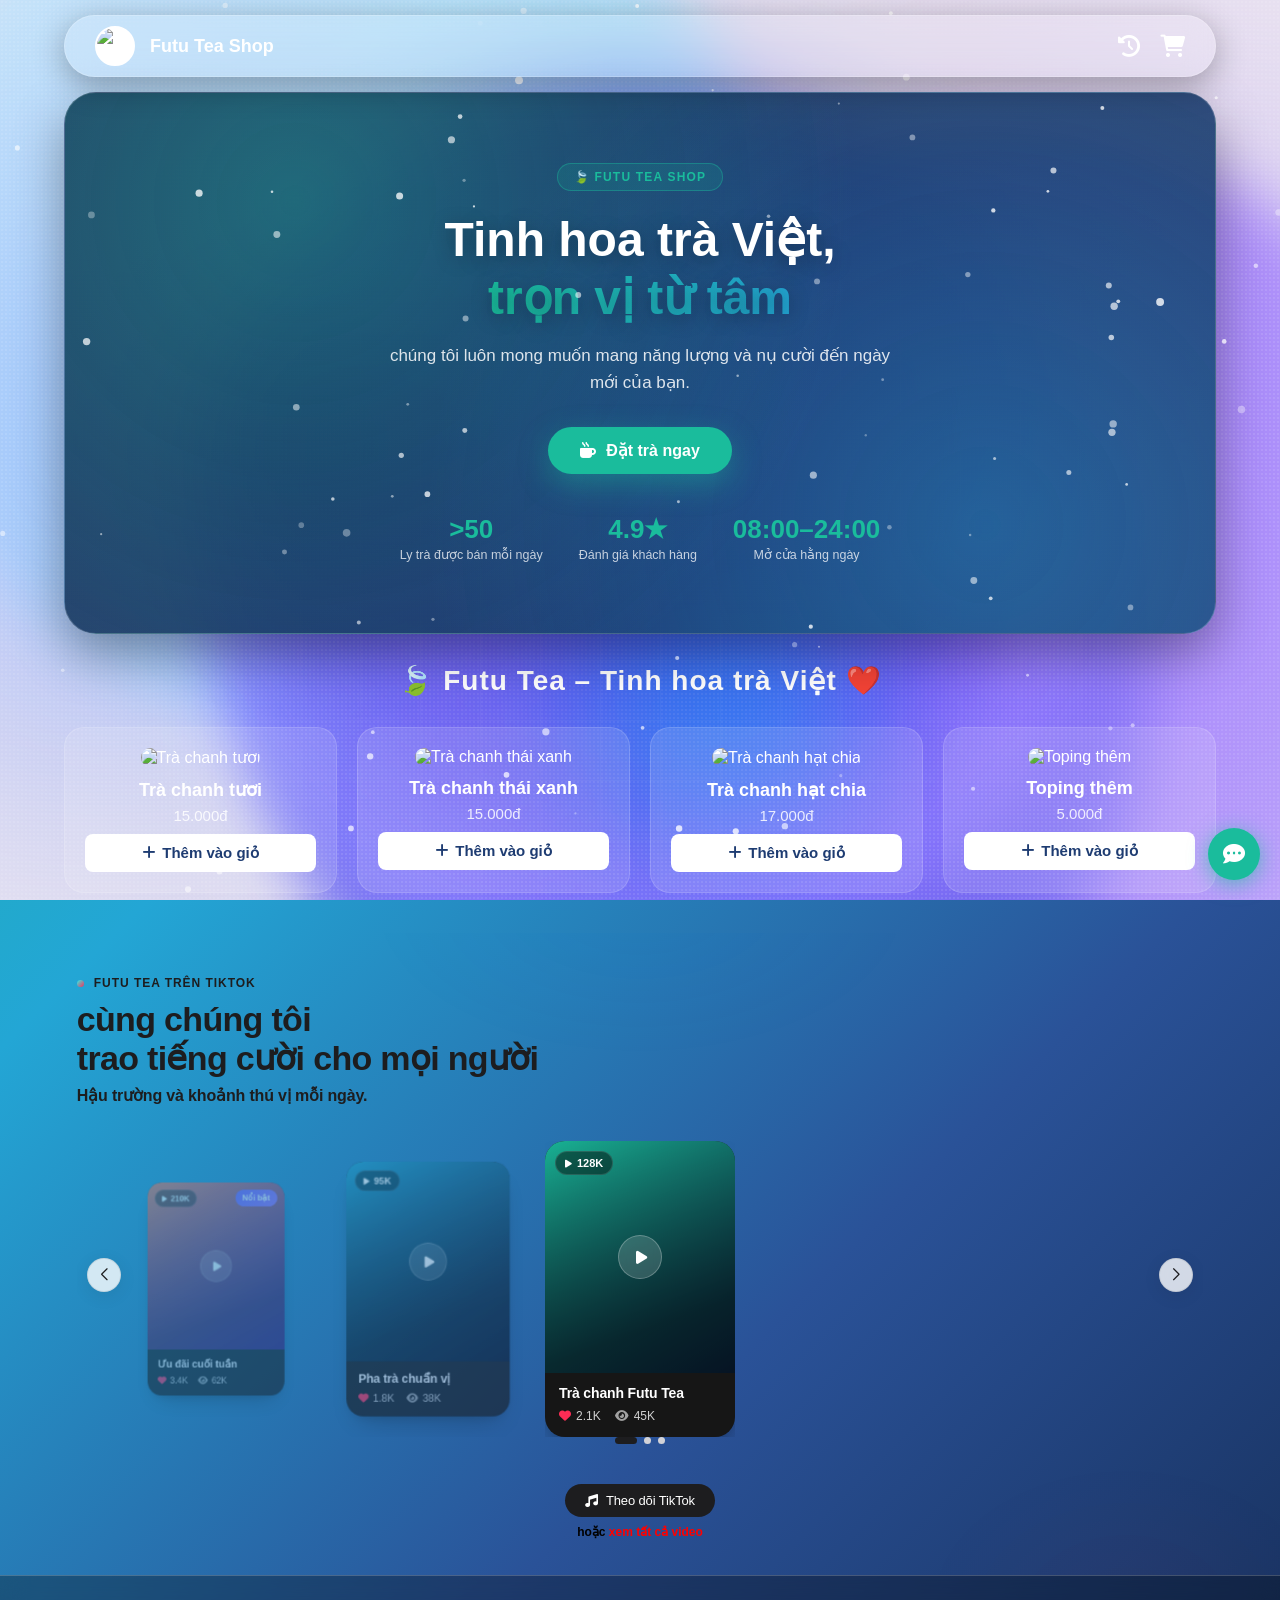
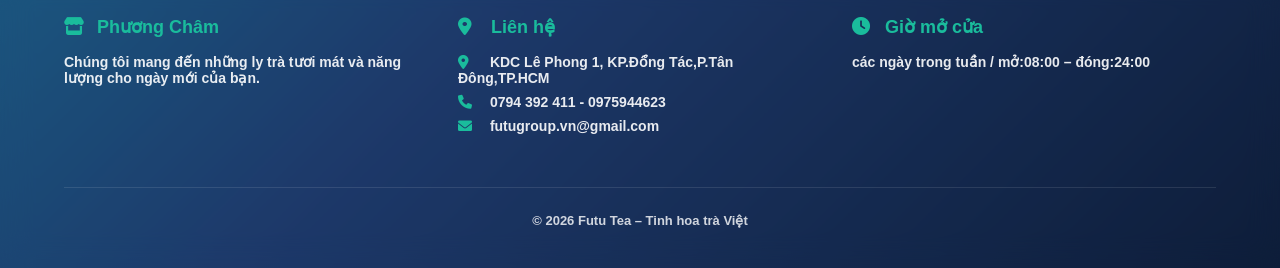
==== commit eb0f4727: "Update index.html" ====
--- a/index.html
+++ b/index.html
@@ -14,13 +14,13 @@
     <meta property="og:type" content="website">
     <meta property="og:title" content="Futu Tea - Tinh Hoa Trà Việt">
     <meta property="og:description" content="Trà chanh tươi mát cho ngày dài của bạn. Giao hàng tận nơi tại Làng đại học, mở cửa 08:00–24:00 mỗi ngày.">
-    <meta property="og:image" content="https://tuitensanggll.github.io/Fututea.vn/">
+    <meta property="og:image" content="https://tuitensanggll.github.io/Fututea.vn/logofutu.jpg">
     <meta property="og:locale" content="vi_VN">
 
     <!-- Twitter Card -->
     <meta name="twitter:card" content="summary_large_image">
     <meta name="twitter:title" content="Futu Tea Shop – Tinh Hoa Trà Việt">
-    <meta name="twitter:description" content="Trà chanh tươi mát, pha thủ công từng ly. Giao hàng tận nơi tại TP.HCM.">
+    <meta name="twitter:description" content="Trà chanh tươi mát cho ngày dài của bạn. Giao hàng tận nơi tại TP.HCM.">
     <meta name="twitter:image" content="logofutu.jpg">
     <link rel="stylesheet" href="https://cdnjs.cloudflare.com/ajax/libs/font-awesome/6.0.0/css/all.min.css">
     <link rel="stylesheet" href="https://cdn.jsdelivr.net/npm/swiper@11/swiper-bundle.min.css">
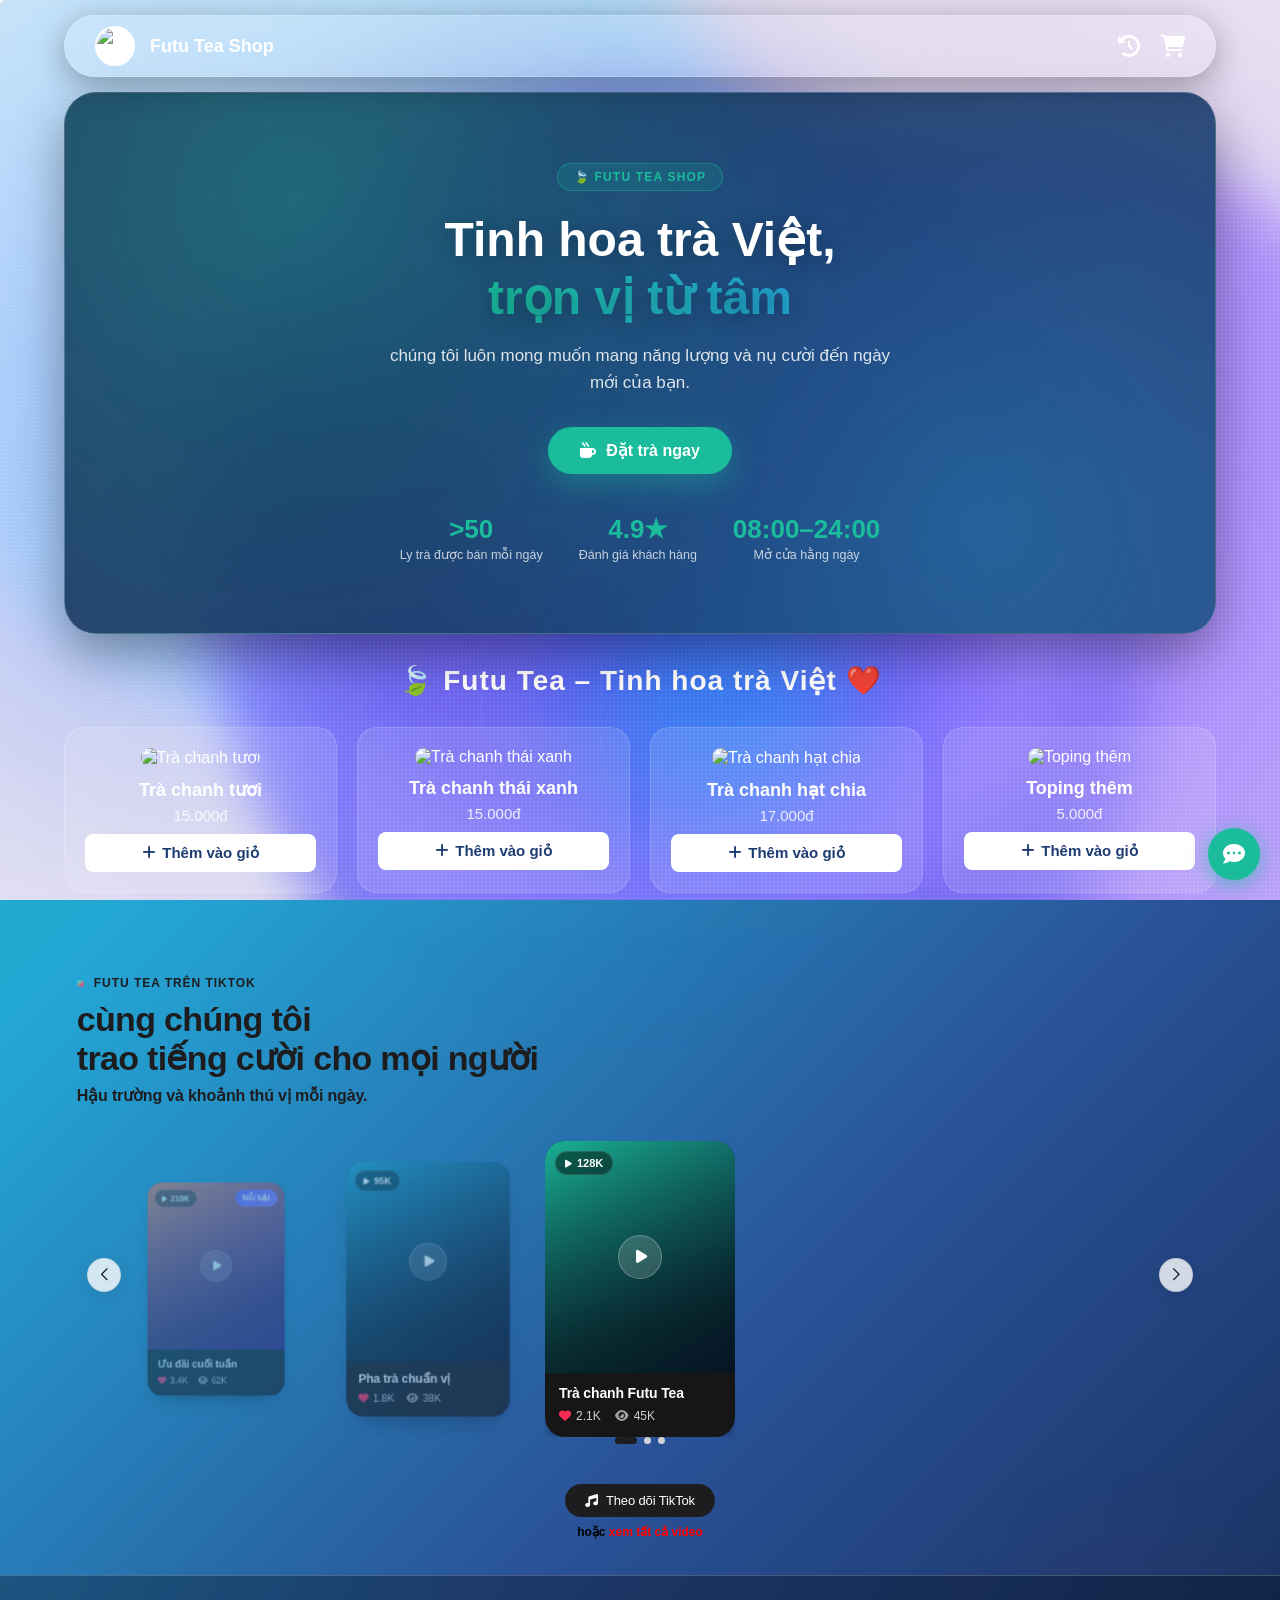
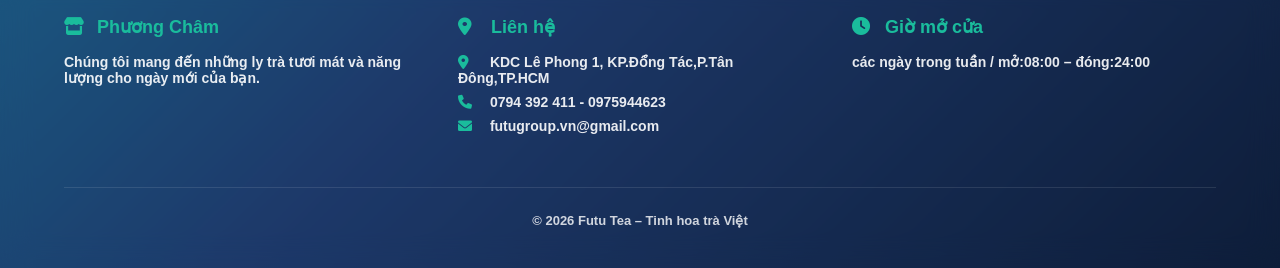
==== commit 95f2256b: "Update index.html" ====
--- a/index.html
+++ b/index.html
@@ -16,6 +16,7 @@
     <meta property="og:description" content="Trà chanh tươi mát cho ngày dài của bạn. Giao hàng tận nơi tại Làng đại học, mở cửa 08:00–24:00 mỗi ngày.">
     <meta property="og:image" content="https://tuitensanggll.github.io/Fututea.vn/logofutu.jpg">
     <meta property="og:locale" content="vi_VN">
+    <meta property="og:url" content="https://tuitensanggll.github.io/Fututea.vn/">
 
     <!-- Twitter Card -->
     <meta name="twitter:card" content="summary_large_image">
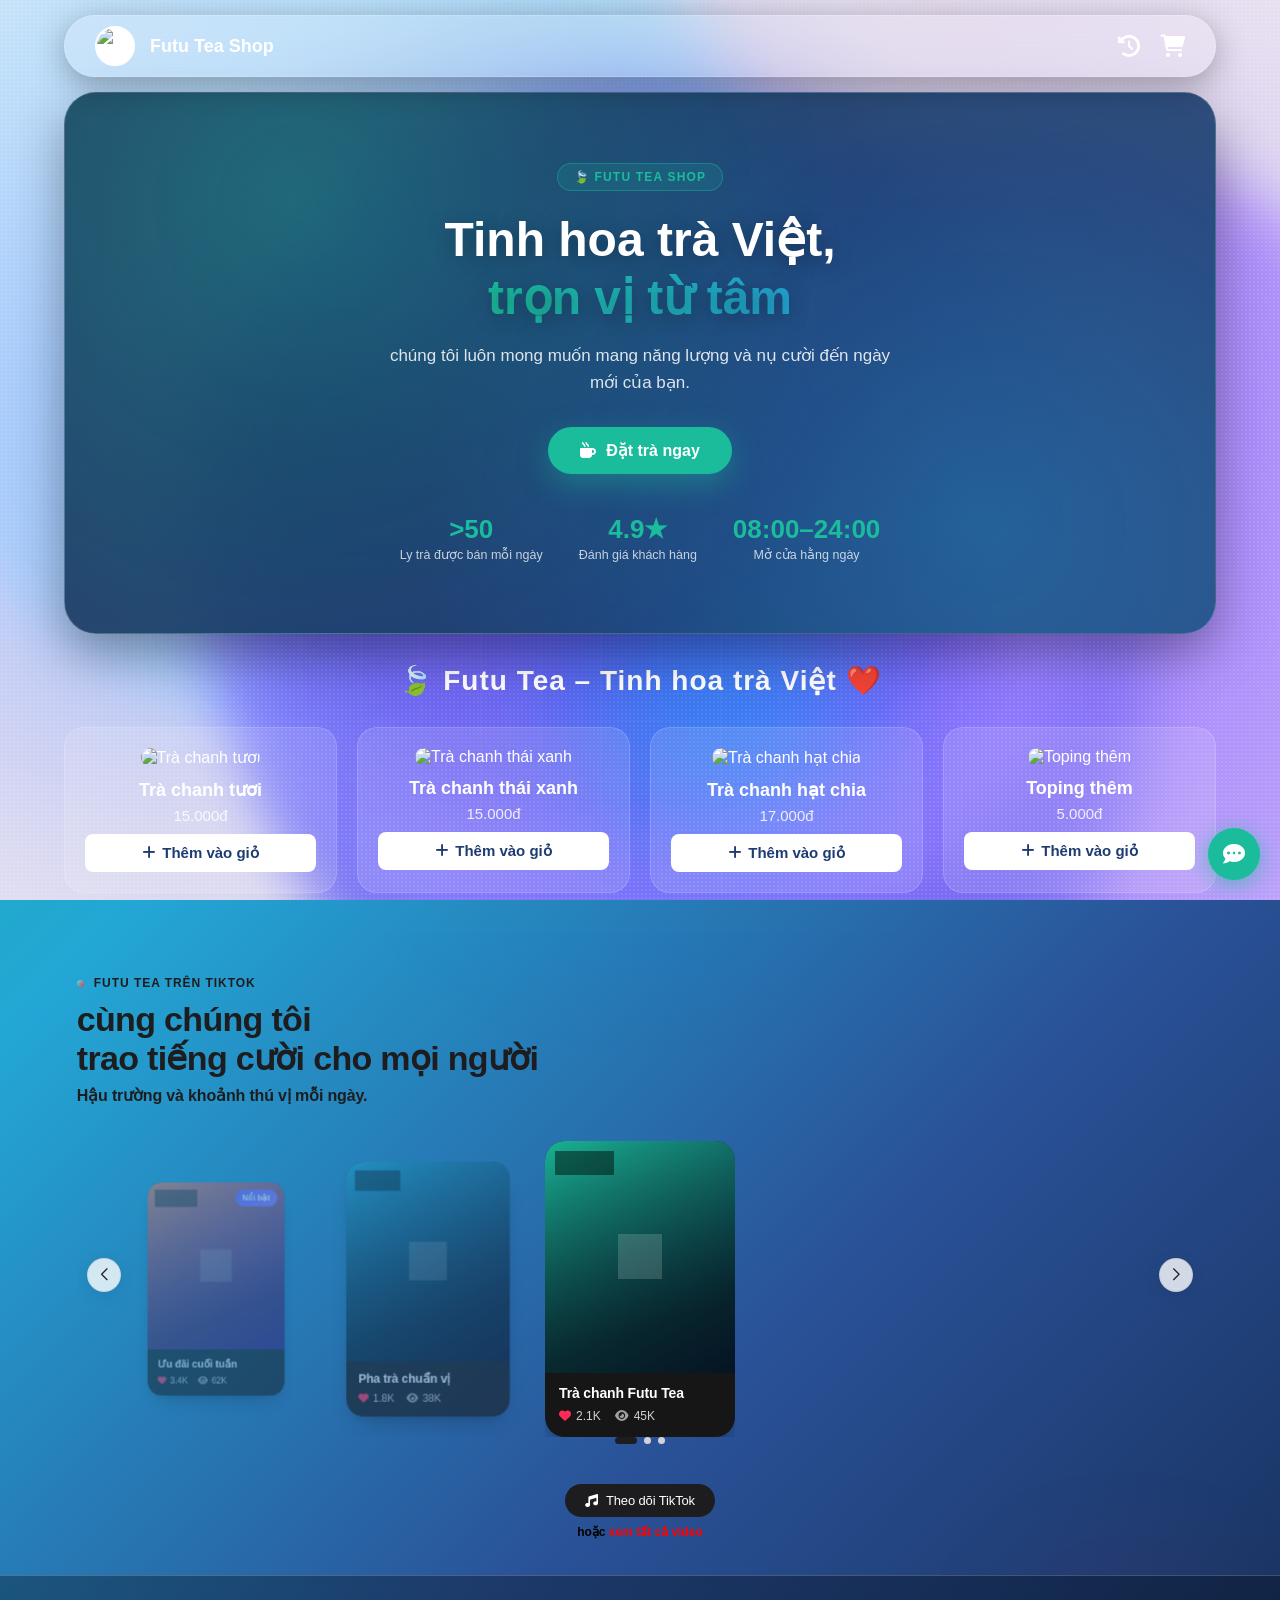
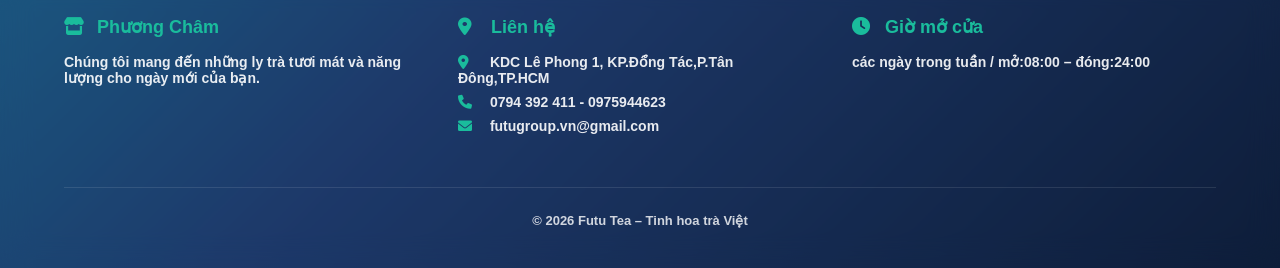
==== commit f625d546: "Update index.html" ====
--- a/index.html
+++ b/index.html
@@ -213,6 +213,13 @@
         .info-input:focus { border-color: #1abc9c; }
         .info-input::placeholder { color: rgba(255,255,255,0.4); }
         label { font-size: 13px; opacity: 0.8; }
+        .input-error {
+            border-color: #ff4757 !important;
+            box-shadow: 0 0 0 2px rgba(255,71,87,0.25);
+        }
+        .field-error-msg {
+            color: #ff6b78; font-size: 12px; margin: -10px 0 12px; display: none;
+        }
 
         /* ===== CHAT ===== */
         .chat-header {
@@ -483,6 +490,49 @@
             transition: background 0.2s;
         }
         .btn-done:hover { background: #17a589; }
+
+        /* ===== CẢNH BÁO NHẤP NHÁY NHẸ (Lưu ý chuyển khoản) ===== */
+        /* Chữ và nền giữ ổn định để dễ đọc, chỉ viền + quầng sáng "thở" đều để thu hút chú ý mà không chói mắt */
+        .payment-warning {
+            margin-top: 14px;
+            padding: 10px 14px;
+            border-radius: 10px;
+            border: 2px solid #ff4757;
+            background: rgba(255,71,87,0.07);
+            display: flex;
+            align-items: center;
+            gap: 8px;
+            font-size: 13px;
+            font-weight: 700;
+            color: #d8303f;
+            text-align: left;
+            animation: warningGlow 2s ease-in-out infinite;
+        }
+        .payment-warning i {
+            font-size: 16px;
+            flex-shrink: 0;
+            color: #ff4757;
+            animation: iconPulse 2s ease-in-out infinite;
+        }
+        @keyframes warningGlow {
+            0%, 100% {
+                border-color: rgba(255,71,87,0.35);
+                box-shadow: 0 0 0 rgba(255,71,87,0);
+                background: rgba(255,71,87,0.05);
+            }
+            50% {
+                border-color: #ff4757;
+                box-shadow: 0 0 10px rgba(255,71,87,0.3);
+                background: rgba(255,71,87,0.1);
+            }
+        }
+        @keyframes iconPulse {
+            0%, 100% { transform: scale(1); opacity: 0.75; }
+            50%      { transform: scale(1.15); opacity: 1; }
+        }
+        @media (prefers-reduced-motion: reduce) {
+            .payment-warning, .payment-warning i { animation: none; }
+        }
 
         /* ===== FOOTER ===== */
         footer {
@@ -982,7 +1032,8 @@
             <label>Họ và Tên</label>
             <input type="text" id="user-name" class="info-input" placeholder="Họ và Tên">
             <label>Số điện thoại</label>
-            <input type="tel" id="user-phone" class="info-input" placeholder="090...">
+            <input type="tel" id="user-phone" class="info-input" placeholder="VD: 0912345678" maxlength="10" inputmode="numeric">
+            <div class="field-error-msg" id="phone-error-msg">Số điện thoại không hợp lệ (phải đủ 10 số, bắt đầu bằng 03/05/07/08/09)</div>
             <label>Địa chỉ giao hàng</label>
             <textarea id="user-address" class="info-input" style="height:80px;resize:none;" placeholder="Số nhà, tên đường..."></textarea>
             <label>Ghi chú <span style="color:rgba(255,255,255,0.4);font-size:12px;">(không bắt buộc)</span></label>
@@ -1148,7 +1199,10 @@
         <img src="qrthanhtoan.jpg"
      style="width:250px;height:auto;margin:15px 0;border-radius:12px;border:1px solid #0b9504ff;">
         <div class="payment-total" id="qr-total-text"></div>
-        <p style="font-size:13px;color:#888;">Lưu ý Chuyển khoản theo mã QR thành công rồi bấm hoàn tất để đảm bảo quyền lợi của khách hàng</p>
+        <div class="payment-warning">
+            <i class="fas fa-triangle-exclamation"></i>
+            <span>Lưu ý: Chuyển khoản theo mã QR thành công rồi bấm hoàn tất để đảm bảo quyền lợi của khách hàng!</span>
+        </div>
         <button class="btn-done" onclick="finishPayment()">
             <i class="fas fa-check" style="margin-right:6px"></i>Hoàn tất thanh toán
         </button>
@@ -1332,18 +1386,52 @@
         document.getElementById('cart-view').style.display = 'flex';
     }
 
+    /* ===== VALIDATE SỐ ĐIỆN THOẠI VIỆT NAM =====
+       Chuẩn: 10 số, bắt đầu bằng đầu số di động hợp lệ
+       03x, 05x, 07x, 08x, 09x (Viettel, Mobifone, Vinaphone, Vietnamobile, Gmobile) */
+    function isValidVNPhone(phone) {
+        const cleaned = phone.replace(/[\s.\-]/g, '');
+        return /^(0(3[2-9]|5[2|5|6|8|9]|7[0|6|7|8|9]|8[1-9]|9[0-9]))[0-9]{7}$/.test(cleaned);
+    }
+
     function proceedToPayment() {
         const name    = document.getElementById('user-name').value.trim();
-        const phone   = document.getElementById('user-phone').value.trim();
+        const phoneEl = document.getElementById('user-phone');
+        const phone   = phoneEl.value.trim();
         const address = document.getElementById('user-address').value.trim();
+        const phoneErrorMsg = document.getElementById('phone-error-msg');
+
         if (!name || !phone || !address) {
             showToast('Vui lòng nhập đầy đủ Tên, SĐT và Địa chỉ!');
             return;
         }
+
+        if (!isValidVNPhone(phone)) {
+            phoneEl.classList.add('input-error');
+            phoneErrorMsg.style.display = 'block';
+            phoneEl.focus();
+            showToast('Số điện thoại không hợp lệ! Vui lòng kiểm tra lại 📵');
+            return;
+        }
+
+        phoneEl.classList.remove('input-error');
+        phoneErrorMsg.style.display = 'none';
+
         const total = cart.reduce((s,i) => s+i.price, 0);
         document.getElementById('qr-total-text').textContent = 'Tổng tiền: ' + total.toLocaleString('vi-VN') + 'đ';
         document.getElementById('qr-modal').style.display = 'flex';
     }
+
+    // Bỏ báo lỗi ngay khi khách gõ lại số điện thoại
+    document.addEventListener('DOMContentLoaded', () => {
+        const phoneEl = document.getElementById('user-phone');
+        if (phoneEl) {
+            phoneEl.addEventListener('input', () => {
+                phoneEl.classList.remove('input-error');
+                document.getElementById('phone-error-msg').style.display = 'none';
+            });
+        }
+    });
 
     function finishPayment() {
         const total = cart.reduce((s,i) => s+i.price, 0);
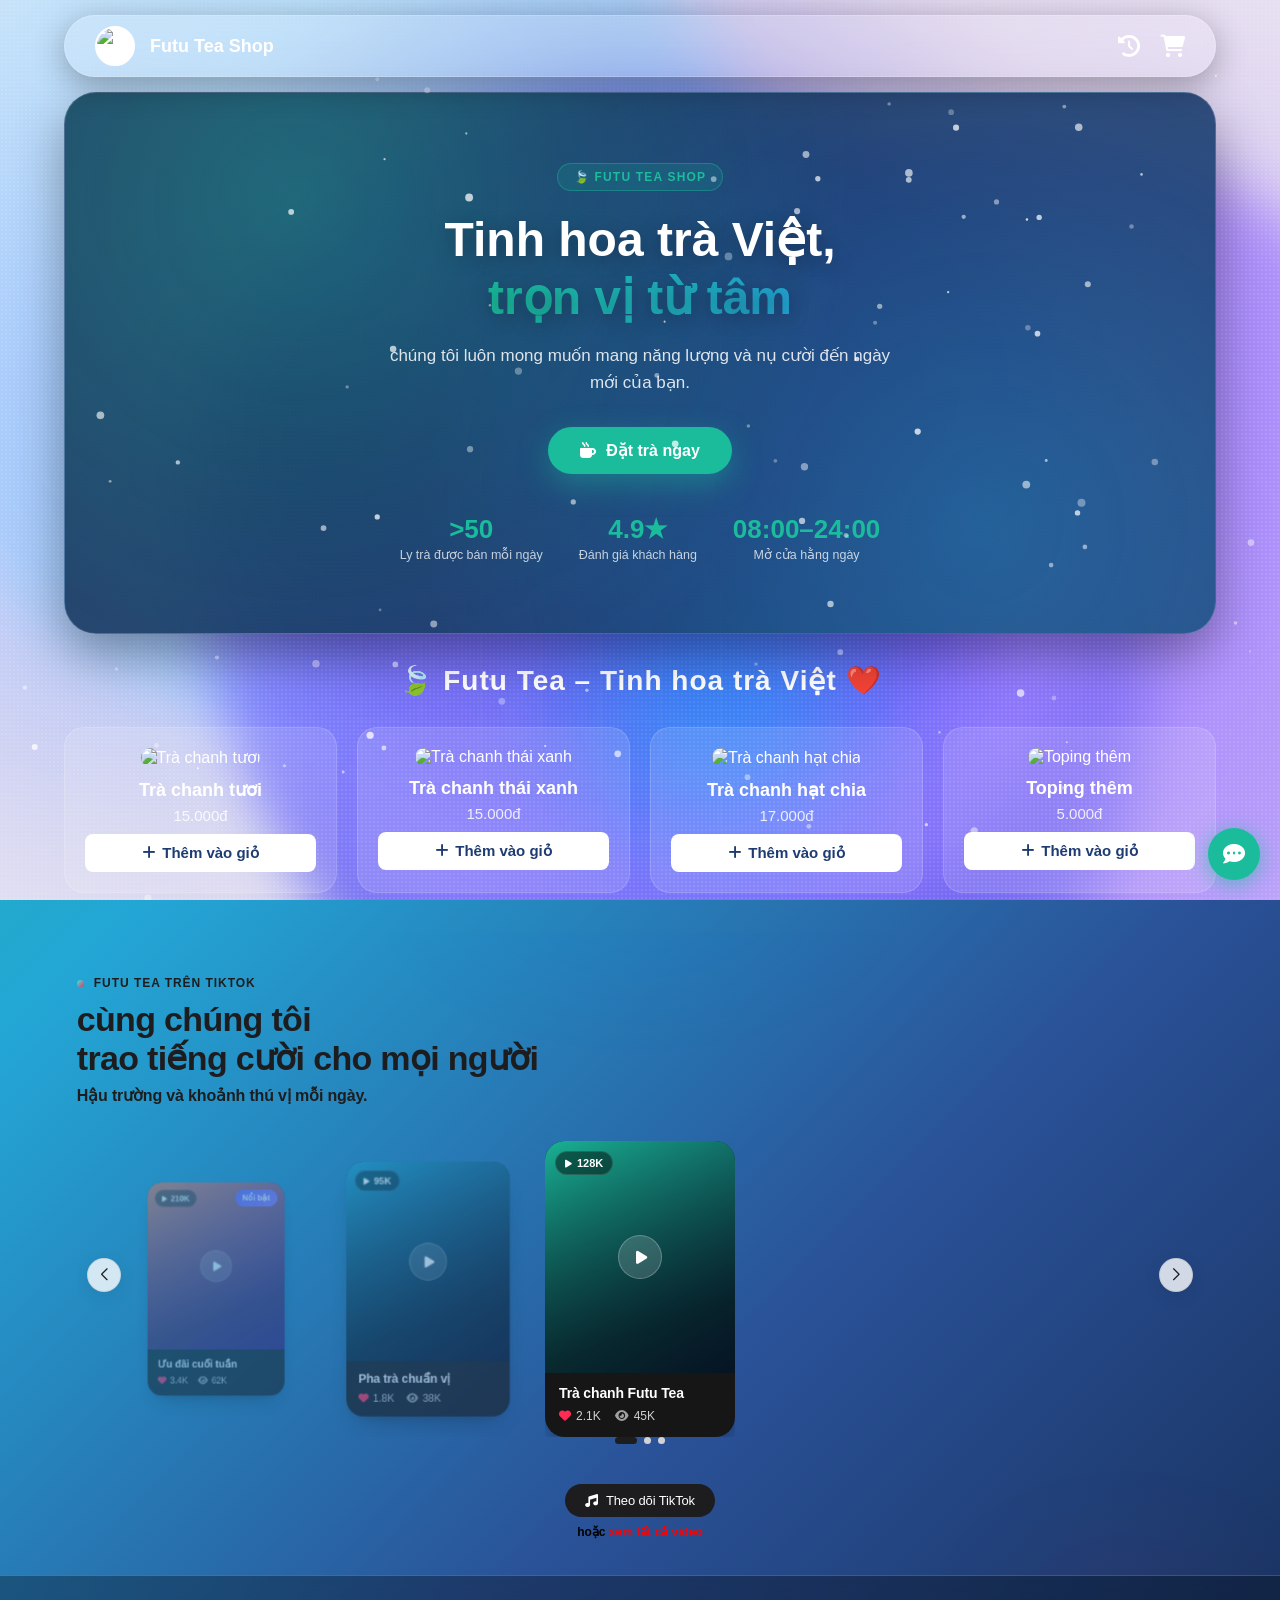
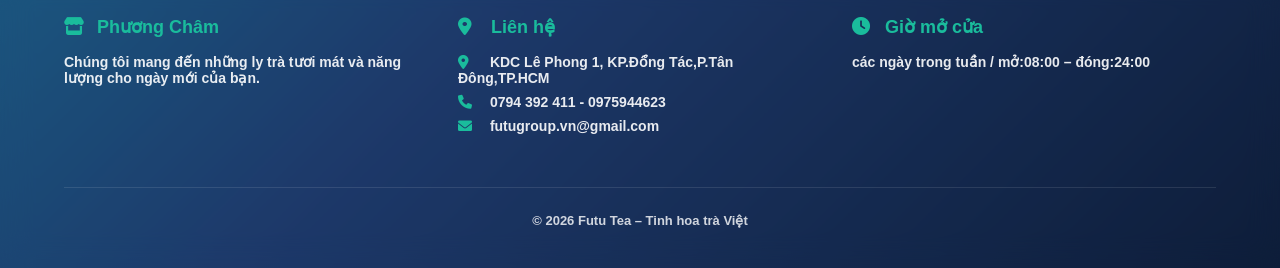
==== commit 3e4fc4b7: "Add files via upload" ====
--- a/index.html
+++ b/index.html
@@ -1,1679 +1,1679 @@
-<!DOCTYPE html>
-<html lang="vi">
-<head>
-    <meta charset="UTF-8">
-    <meta name="viewport" content="width=device-width, initial-scale=1.0">
-    <title>Futu Tea Shop – Trà Chanh Tươi Mát Mỗi Ngày | TP.HCM</title>
-
-    <!-- SEO -->
-    <meta name="description" content="Futu Tea Shop – Trà chanh tươi, trà chanh Thái xanh, trà chanh hạt chia pha thủ công. Giao hàng tận nơi tại TP.HCM, mở cửa 08:00–24:00 mỗi ngày. Đặt hàng ngay!">
-    <meta name="keywords" content="trà chanh, futu tea, trà chanh tươi, trà chanh thái xanh, trà chanh hạt chia, quán trà TP.HCM, đặt trà online">
-    <meta name="author" content="Futu Group">
-
-    <!-- Open Graph (Facebook, Zalo) -->
-    <meta property="og:type" content="website">
-    <meta property="og:title" content="Futu Tea - Tinh Hoa Trà Việt">
-    <meta property="og:description" content="Trà chanh tươi mát cho ngày dài của bạn. Giao hàng tận nơi tại Làng đại học, mở cửa 08:00–24:00 mỗi ngày.">
-    <meta property="og:image" content="https://tuitensanggll.github.io/Fututea.vn/logofutu.jpg">
-    <meta property="og:locale" content="vi_VN">
-    <meta property="og:url" content="https://tuitensanggll.github.io/Fututea.vn/">
-
-    <!-- Twitter Card -->
-    <meta name="twitter:card" content="summary_large_image">
-    <meta name="twitter:title" content="Futu Tea Shop – Tinh Hoa Trà Việt">
-    <meta name="twitter:description" content="Trà chanh tươi mát cho ngày dài của bạn. Giao hàng tận nơi tại TP.HCM.">
-    <meta name="twitter:image" content="logofutu.jpg">
-    <link rel="stylesheet" href="https://cdnjs.cloudflare.com/ajax/libs/font-awesome/6.0.0/css/all.min.css">
-    <link rel="stylesheet" href="https://cdn.jsdelivr.net/npm/swiper@11/swiper-bundle.min.css">
-    <link rel="stylesheet" href="background.css">
-    
-    <style>
-        .swiper-wrapper{
-     transition-timing-function:cubic-bezier(.22,.61,.36,1);}
-
-        * { box-sizing: border-box; margin: 0; padding: 0; }
-
-        body {
-            font-family: 'Segoe UI', sans-serif;
-            background:linear-gradient(-45deg, #142a52, #2a5298, #23a6d5, #1abc9c);
-            min-height: 100vh;
-            color: white;
-            overflow-x: hidden;
-            display: flex;
-            flex-direction: column;
-        }
-        @keyframes gradient {
-            0%   { background-position: 0% 50%; }
-            50%  { background-position: 100% 50%; }
-            100% { background-position: 0% 50%; }
-        }
-
-        #snow-canvas {
-            position: fixed; top: 0; left: 0;
-            width: 100%; height: 100%;
-            pointer-events: none; z-index: 10;
-        }
-
-        /* ===== HEADER ===== */
-        header {
-            background: rgba(255,255,255,0.15);
-            backdrop-filter: blur(15px);
-            -webkit-backdrop-filter: blur(15px);
-            margin: 15px 5%;
-            padding: 10px 30px;
-            display: flex;
-            justify-content: space-between;
-            align-items: center;
-            position: sticky;
-            top: 15px;
-            z-index: 100;
-            border-radius: 50px;
-            border: 1px solid rgba(255,255,255,0.2);
-            box-shadow: 0 8px 32px rgba(0,0,0,0.3);
-        }
-
-        .main-content { flex: 1; }
-
-        .logo-area {
-            display: flex; align-items: center; gap: 15px;
-            cursor: pointer; transition: transform 0.3s;
-        }
-        .logo-area:hover { transform: scale(1.05); }
-        .logo-img {
-            width: 40px; height: 40px;
-            border-radius: 50%; border: 2px solid white;
-            background: white; object-fit: cover;
-        }
-        .logo-area h2 { font-size: 18px; }
-
-        nav { display: flex; align-items: center; gap: 20px; }
-        nav i { font-size: 22px; cursor: pointer; transition: 0.3s; color: white; }
-        nav i:hover { color: #1abc9c; transform: scale(1.1); }
-
-        .cart-icon-wrapper { position: relative; cursor: pointer; }
-        .badge {
-            position: absolute; top: -8px; right: -10px;
-            background: #ff4757; font-size: 10px;
-            padding: 2px 6px; border-radius: 50%;
-            min-width: 18px; text-align: center; display: none;
-        }
-
-        /* ===== PANELS ===== */
-        #chatbot-view, #cart-view, #history-view, #info-view, #founder-view {
-            background:;
-            backdrop-filter: blur(10px);
-            -webkit-backdrop-filter: blur(10px);
-            border: 1px solid rgba(255,255,255,0.2);
-            color: white;
-            box-shadow: 0 10px 40px rgba(0,0,0,0.5);
-            display: none; position: fixed;
-        }
-
-        #chatbot-view {
-            bottom: 20px; right: 20px;
-            width: 350px; height: 450px;
-            border-radius: 15px;
-            flex-direction: column; overflow: hidden;
-            z-index: 1000;
-            animation: slideUp 0.4s ease;
-        }
-
-        #cart-view, #history-view, #info-view, #founder-view {
-            top: 0; right: 0;
-            width: 100%; max-width: 450px;
-            min-height: 100vh; padding: 30px;
-            z-index: 200;
-            animation: slideInRight 0.5s ease;
-            flex-direction: column;
-            overflow-y: auto;
-        }
-
-        .panel-header {
-            display: flex; justify-content: space-between; align-items: center;
-            border-bottom: 1px solid rgba(255,255,255,0.15);
-            padding-bottom: 15px; margin-bottom: 15px;
-        }
-        .panel-header h2 { font-size: 22px; }
-        .panel-header i { cursor: pointer; font-size: 20px; transition: color 0.2s; }
-        .panel-header i:hover { color: #ff4757; }
-
-        /* Cart items */
-        .cart-item {
-            display: flex; justify-content: space-between; align-items: center;
-            padding: 12px 0;
-            border-bottom: 1px solid rgba(255,255,255,0.1);
-            gap: 10px;
-        }
-        .cart-item-left { display: flex; align-items: center; gap: 12px; flex: 1; min-width: 0; }
-        .cart-item-thumb {
-            width: 48px; height: 48px;
-            border-radius: 10px; object-fit: cover; flex-shrink: 0;
-            border: 1px solid rgba(255,255,255,0.2);
-        }
-        .cart-item-info { display: flex; flex-direction: column; min-width: 0; }
-        .cart-item-name { font-weight: 600; font-size: 14px; white-space: nowrap; overflow: hidden; text-overflow: ellipsis; }
-        .cart-item-qty  { font-size: 12px; color: rgba(255,255,255,0.6); margin-top: 2px; }
-        .cart-item-price { font-size: 13px; color: #1abc9c; margin-top: 2px; }
-        .cart-item-right { display: flex; align-items: center; gap: 6px; flex-shrink: 0; }
-        .remove-btn {
-            background: rgba(255,71,87,0.15);
-            border: 1px solid rgba(255,71,87,0.3);
-            color: #ff4757; cursor: pointer; font-size: 13px;
-            width: 30px; height: 30px; border-radius: 8px;
-            display: flex; align-items: center; justify-content: center;
-            transition: background 0.2s;
-        }
-        .remove-btn:hover { background: rgba(255,71,87,0.4); }
-
-        .cart-empty { text-align: center; padding: 50px 0 20px; }
-        .cart-empty-icon { font-size: 60px; display: block; margin-bottom: 12px; opacity: 0.35; }
-        .cart-empty-text { opacity: 0.55; font-size: 15px; }
-
-        .cart-total { font-size: 22px; font-weight: bold; text-align: right; color: #1abc9c; margin-top: 20px; }
-        .btn-checkout {
-            width: 100%; padding: 14px; border-radius: 10px; border: none;
-            background: #1abc9c; color: white; font-weight: bold;
-            font-size: 16px; cursor: pointer; margin-top: 20px;
-            transition: background 0.2s, transform 0.15s;
-        }
-        .btn-checkout:hover { background: #17a589; transform: scale(1.02); }
-
-        /* History */
-        .history-card {
-            background: rgba(255,255,255,0.07);
-            padding: 15px; border-radius: 12px;
-            margin-bottom: 14px;
-            border-left: 4px solid #1abc9c;
-            transition: background 0.2s;
-        }
-        .history-card:hover { background: rgba(255,255,255,0.12); }
-        .history-date  { font-size: 11px; opacity: 0.6; margin-bottom: 6px; }
-        .history-items { font-weight: 600; font-size: 14px; margin-bottom: 6px; line-height: 1.4; }
-        .history-total { color: #1abc9c; font-weight: bold; }
-        .history-empty { text-align: center; padding: 50px 0; opacity: 0.55; font-size: 15px; }
-
-        /* Founder */
-        .founder-card {
-            background: rgba(255,255,255,0.08);
-            padding: 20px; border-radius: 15px;
-            margin-bottom: 15px;
-            transition: background 0.2s;
-        }
-        .founder-card:hover { background: rgba(255,255,255,0.14); }
-
-        /* Info form */
-        .info-input {
-            width: 100%; padding: 12px; margin: 8px 0 15px;
-            border-radius: 8px;
-            border: 1px solid rgba(255,255,255,0.2);
-            background: rgba(0,0,0,0.2);
-            color: white; font-size: 14px; outline: none;
-            transition: border-color 0.2s;
-        }
-        .info-input:focus { border-color: #1abc9c; }
-        .info-input::placeholder { color: rgba(255,255,255,0.4); }
-        label { font-size: 13px; opacity: 0.8; }
-        .input-error {
-            border-color: #ff4757 !important;
-            box-shadow: 0 0 0 2px rgba(255,71,87,0.25);
-        }
-        .field-error-msg {
-            color: #ff6b78; font-size: 12px; margin: -10px 0 12px; display: none;
-        }
-
-        /* ===== CHAT ===== */
-        .chat-header {
-            padding: 14px 18px;
-            display: flex; justify-content: space-between; align-items: center;
-            border-bottom: 1px solid rgba(255,255,255,0.12);
-            font-weight: bold; font-size: 15px;
-        }
-        .chat-header i { cursor: pointer; }
-        .chat-header i:hover { color: #ff4757; }
-
-        .chat-body {
-            flex: 1; padding: 14px;
-            overflow-y: auto;
-            display: flex; flex-direction: column; gap: 10px;
-        }
-        .message {
-            padding: 9px 13px; border-radius: 12px;
-            font-size: 14px; max-width: 85%; line-height: 1.4;
-            animation: fadeInMsg 0.3s ease;
-        }
-        .bot-msg  { background: rgba(255,255,255,0.12); align-self: flex-start; }
-        .user-msg { background: #1abc9c; align-self: flex-end; }
-        .quick-replies {
-            display: flex; flex-wrap: wrap; gap: 8px;
-            align-self: flex-start; max-width: 95%;
-          margin-top: -2px;
-        }
-
-        .quick-reply-btn {
-          background:linear-gradient(-45deg, #142a52, #2a5298, #23a6d5, #1abc9c);
-          border: 1px solid rgba(26,188,156,0.5);
-          color: #fff; font-size: 12.5px;
-          padding: 6px 12px; border-radius: 16px;
-          cursor: pointer; transition: background 0.2s, transform 0.15s;
-          white-space: nowrap;
-        }
-
-        .quick-reply-btn:hover { background: rgba(26,188,156,0.4); transform: scale(1.04); }
-
-        .typing-indicator { display: flex; gap: 4px; padding: 9px 13px; align-self: flex-start; }
-        .typing-indicator span {
-          width: 6px; height: 6px; border-radius: 50%;
-          background: rgba(255,255,255,0.6);
-          animation: typingBounce 1.2s infinite;
-        }
-
-        .typing-indicator span:nth-child(2) { animation-delay: 0.2s; }
-        .typing-indicator span:nth-child(3) { animation-delay: 0.4s; }
-        @keyframes typingBounce {
-    0%, 60%, 100% { transform: translateY(0); opacity: 0.5; }
-    30% { transform: translateY(-4px); opacity: 1; }
-}
-
-        .chat-footer {
-            padding: 10px 14px;
-            display: flex; gap: 10px; align-items: center;
-            background: rgba(0,0,0,0.25);
-            border-top: 1px solid rgba(255,255,255,0.08);
-        }
-        .chat-input {
-            flex: 1; padding: 8px 12px;
-            border-radius: 20px; border: none;
-            background: rgba(255,255,255,0.12);
-            color: white; outline: none; font-size: 14px;
-        }
-        .chat-input::placeholder { color: rgba(255,255,255,0.5); }
-        .chat-footer i { color: #1abc9c; cursor: pointer; font-size: 18px; }
-        .chat-footer i:hover { color: white; }
-
-        /* Chat toggle btn */
-        #chat-toggle-btn {
-            position: fixed; bottom: 20px; right: 20px;
-            width: 52px; height: 52px;
-            background: #1abc9c; border-radius: 50%;
-            display: flex; align-items: center; justify-content: center;
-            cursor: pointer; z-index: 999;
-            box-shadow: 0 4px 20px rgba(26,188,156,0.6);
-            transition: background 0.2s, transform 0.2s;
-        }
-        #chat-toggle-btn:hover { background: #17a589; transform: scale(1.1); }
-        #chat-toggle-btn i { color: white; font-size: 22px; }
-
-        /* ===== HERO BANNER ===== */
-        .hero {
-            position: relative;
-            margin: 10px 5% 0;
-            padding: 70px 8%;
-            border-radius: 32px;
-            overflow: hidden;
-            text-align: center;
-            background:
-                radial-gradient(circle at 20% 20%, rgba(26,188,156,0.35), transparent 55%),
-                radial-gradient(circle at 80% 80%, rgba(35,166,213,0.35), transparent 55%),
-                linear-gradient(135deg, rgba(20,42,82,0.9), rgba(30,60,114,0.9));
-            border: 1px solid rgba(255,255,255,0.18);
-            box-shadow: 0 20px 50px rgba(0,0,0,0.35);
-        }
-        .hero-eyebrow {
-            display: inline-flex; align-items: center; gap: 8px;
-            font-size: 12px; font-weight: 800; letter-spacing: 0.1em;
-            text-transform: uppercase; color: #1abc9c;
-            background: rgba(26,188,156,0.15);
-            border: 1px solid rgba(26,188,156,0.4);
-            padding: 6px 16px; border-radius: 30px;
-            margin-bottom: 20px;
-        }
-        .hero h1 {
-            font-size: clamp(28px, 5vw, 48px);
-            font-weight: 800;
-            line-height: 1.2;
-            margin-bottom: 16px;
-            text-shadow: 0 4px 20px rgba(0,0,0,0.3);
-        }
-        .hero h1 span {
-            background: linear-gradient(90deg, #1abc9c, #23a6d5);
-            -webkit-background-clip: text;
-            background-clip: text;
-            color: transparent;
-        }
-        .hero p {
-            font-size: clamp(14px, 1.6vw, 17px);
-            opacity: 0.85;
-            max-width: 520px;
-            margin: 0 auto 30px;
-            line-height: 1.6;
-        }
-        .hero-cta {
-            display: inline-flex; align-items: center; gap: 10px;
-            background: #1abc9c; color: white;
-            font-size: 16px; font-weight: 700;
-            padding: 14px 32px; border-radius: 50px;
-            text-decoration: none; cursor: pointer; border: none;
-            box-shadow: 0 10px 30px rgba(26,188,156,0.4);
-            transition: transform 0.25s, box-shadow 0.25s, background 0.25s;
-        }
-        .hero-cta:hover {
-            transform: translateY(-3px);
-            background: #17a589;
-            box-shadow: 0 14px 36px rgba(26,188,156,0.55);
-        }
-        .hero-cta:active { transform: translateY(0) scale(0.97); }
-
-        .hero-stats {
-            display: flex; justify-content: center; flex-wrap: wrap;
-            gap: 36px; margin-top: 40px;
-        }
-        .hero-stat { text-align: center; }
-        .hero-stat b {
-            display: block; font-size: 26px; font-weight: 800; color: #1abc9c;
-        }
-        .hero-stat span { font-size: 12.5px; opacity: 0.75; }
-
-        @media (max-width: 480px) {
-            .hero { padding: 46px 6%; border-radius: 22px; margin: 8px 3% 0; }
-            .hero-stats { gap: 22px; margin-top: 28px; }
-        }
-
-        /* ===== FLY TO CART ANIMATION ===== */
-        .fly-item {
-            position: fixed;
-            z-index: 5000;
-            border-radius: 12px;
-            object-fit: cover;
-            pointer-events: none;
-            transition: left 0.7s cubic-bezier(.22,.61,.36,1),
-                        top 0.7s cubic-bezier(.22,.61,.36,1),
-                        width 0.7s cubic-bezier(.22,.61,.36,1),
-                        height 0.7s cubic-bezier(.22,.61,.36,1),
-                        opacity 0.6s ease 0.15s;
-        }
-        @keyframes cartBounce {
-            0%, 100% { transform: scale(1); }
-            30% { transform: scale(1.35); }
-            50% { transform: scale(0.9); }
-            70% { transform: scale(1.12); }
-        }
-        .cart-bounce { animation: cartBounce 0.5s ease; }
-
-        /* ===== PRODUCTS ===== */
-        .section-title {
-            text-align: center; padding: 30px 5% 10px;
-            font-size: 28px; font-weight: 700; letter-spacing: 1px;
-        }
-        .product-grid {
-            display: grid;
-            grid-template-columns: repeat(auto-fit, minmax(230px, 1fr));
-            gap: 20px; padding: 20px 5% 40px;
-        }
-        .card {
-            background: rgba(255,255,255,0.12);
-            border-radius: 20px; padding: 20px; text-align: center;
-            border: 1px solid rgba(255,255,255,0.15);
-            transition: transform 0.3s, background 0.3s, box-shadow 0.3s;
-            position: relative; overflow: hidden;
-        }
-        .card::before {
-            content: '';
-            position: absolute; top: -100%; left: -100%;
-            width: 60%; height: 60%;
-            background: radial-gradient(circle, rgba(255,255,255,0.08), transparent 70%);
-            transition: top 0.5s, left 0.5s;
-            pointer-events: none;
-        }
-        .card:hover::before { top: 20%; left: 20%; }
-        .card:hover {
-            transform: translateY(-10px);
-            background: rgba(255,255,255,0.22);
-            box-shadow: 0 20px 40px rgba(0,0,0,0.3);
-        }
-        .card img {
-            width: 100%; border-radius: 15px;
-            height: 200px; object-fit: cover;
-            transition: transform 0.4s;
-        }
-        .card:hover img { transform: scale(1.04); }
-        .card h3 { margin: 12px 0 6px; font-size: 18px; }
-        .card p { font-size: 15px; opacity: 0.85; margin-bottom: 10px; }
-        .btn-add {
-            width: 100%; padding: 10px; border-radius: 8px; border: none;
-            background: white; color: #1e3c72; font-weight: bold;
-            cursor: pointer; font-size: 15px;
-            transition: background 0.2s, color 0.2s, transform 0.15s;
-        }
-        .btn-add:hover { background: #1abc9c; color: white; transform: scale(1.02); }
-        .btn-add:active { transform: scale(0.97); }
-
-        /* Overlay */
-        .cart-overlay {
-            display: none; position: fixed; top: 0; left: 0;
-            width: 100%; height: 100%;
-            background: rgba(0,0,0,0.6); z-index: 150;
-        }
-
-        /* ===== QR MODAL ===== */
-        #qr-modal {
-            display: none; position: fixed; top: 0; left: 0;
-            width: 100%; height: 100%;
-            background: rgba(0,0,0,0.85);
-            z-index: 2000;
-            justify-content: center; align-items: center;
-        }
-        .qr-content {
-            background: white; padding: 30px; border-radius: 20px;
-            color: #333; text-align: center;
-            position: relative; min-width: 300px;
-            animation: popIn 0.35s ease;
-        }
-        .qr-placeholder {
-            width: 230px; height: 230px; margin: 15px auto;
-            border: 2px dashed #ccc; border-radius: 10px;
-            display: flex; flex-direction: column;
-            align-items: center; justify-content: center;
-            color: #999; font-size: 13px; line-height: 1.7; padding: 15px;
-        }
-        .close-qr {
-            position: absolute; top: 14px; right: 18px;
-            font-size: 22px; cursor: pointer; color: #888;
-            transition: color 0.2s;
-        }
-        .close-qr:hover { color: #ff4757; }
-        .payment-title { font-size: 20px; font-weight: bold; color: #1e3c72; }
-        .payment-total { color: #1abc9c; font-size: 18px; font-weight: bold; margin: 10px 0; }
-        .btn-done {
-            width: 100%; padding: 13px; border-radius: 8px; border: none;
-            background: #1abc9c; color: white; font-size: 15px;
-            cursor: pointer; margin-top: 15px; font-weight: bold;
-            transition: background 0.2s;
-        }
-        .btn-done:hover { background: #17a589; }
-
-        /* ===== CẢNH BÁO NHẤP NHÁY NHẸ (Lưu ý chuyển khoản) ===== */
-        /* Chữ và nền giữ ổn định để dễ đọc, chỉ viền + quầng sáng "thở" đều để thu hút chú ý mà không chói mắt */
-        .payment-warning {
-            margin-top: 14px;
-            padding: 10px 14px;
-            border-radius: 10px;
-            border: 2px solid #ff4757;
-            background: rgba(255,71,87,0.07);
-            display: flex;
-            align-items: center;
-            gap: 8px;
-            font-size: 13px;
-            font-weight: 700;
-            color: #d8303f;
-            text-align: left;
-            animation: warningGlow 2s ease-in-out infinite;
-        }
-        .payment-warning i {
-            font-size: 16px;
-            flex-shrink: 0;
-            color: #ff4757;
-            animation: iconPulse 2s ease-in-out infinite;
-        }
-        @keyframes warningGlow {
-            0%, 100% {
-                border-color: rgba(255,71,87,0.35);
-                box-shadow: 0 0 0 rgba(255,71,87,0);
-                background: rgba(255,71,87,0.05);
-            }
-            50% {
-                border-color: #ff4757;
-                box-shadow: 0 0 10px rgba(255,71,87,0.3);
-                background: rgba(255,71,87,0.1);
-            }
-        }
-        @keyframes iconPulse {
-            0%, 100% { transform: scale(1); opacity: 0.75; }
-            50%      { transform: scale(1.15); opacity: 1; }
-        }
-        @media (prefers-reduced-motion: reduce) {
-            .payment-warning, .payment-warning i { animation: none; }
-        }
-
-        /* ===== FOOTER ===== */
-        footer {
-            margin-top: auto;
-            padding: 40px 5%;
-            background: rgba(0,0,0,0.3);
-            backdrop-filter: blur(15px);
-            -webkit-backdrop-filter: blur(15px);
-            border-top: 1px solid rgba(255,255,255,0.2);
-            display: flex;
-            flex-wrap: wrap;
-            justify-content: space-around;
-            gap: 30px;
-            text-align: left;
-            position: relative; z-index: 20;
-        }
-        .footer-section { min-width: 200px; flex: 1; }
-        .footer-section h4 { color: #1abc9c; margin-bottom: 16px; font-size: 18px; font-weight: 800; }
-        .footer-section p { margin: 8px 0; font-size: 14px; font-weight: 600; color: rgba(255,255,255,0.9); }
-        .footer-section i { margin-right: 10px; color: #1abc9c; width: 18px; }
-        .bottom-bar {
-            width: 100%; text-align: center;
-            padding-top: 25px;
-            border-top: 1px solid rgba(255,255,255,0.1);
-            margin-top: 15px;
-            font-size: 13px; font-weight: 700; color: rgba(255,255,255,0.8);
-        }
-
-        /* ===== TOAST ===== */
-        #toast {
-            position: fixed; bottom: 85px; left: 50%; transform: translateX(-50%);
-            background: rgba(26,188,156,0.95); color: white;
-            padding: 10px 22px; border-radius: 30px;
-            font-size: 14px; z-index: 3000;
-            opacity: 0; pointer-events: none;
-            transition: opacity 0.3s; white-space: nowrap;
-        }
-
-        /* ===== ANIMATIONS ===== */
-        @keyframes slideUp {
-            from { opacity: 0; transform: translateY(40px); }
-            to   { opacity: 1; transform: translateY(0); }
-        }
-        @keyframes slideInRight {
-            from { transform: translateX(100%); opacity: 0; }
-            to   { transform: translateX(0);    opacity: 1; }
-        }
-        @keyframes fadeInMsg {
-            from { opacity: 0; transform: translateY(5px); }
-            to   { opacity: 1; transform: translateY(0); }
-        }
-        @keyframes popIn {
-            from { transform: scale(0.8); opacity: 0; }
-            to   { transform: scale(1);   opacity: 1; }
-        }
-        @keyframes fadeInCard {
-            from { opacity: 0; transform: translateY(20px); }
-            to   { opacity: 1; transform: translateY(0); }
-        }
-        .card { animation: fadeInCard 0.5s ease both; }
-        .card:nth-child(1) { animation-delay: 0.05s; }
-        .card:nth-child(2) { animation-delay: 0.10s; }
-        .card:nth-child(3) { animation-delay: 0.15s; }
-
-
-        @media (max-width: 480px) {
-            header { margin: 10px 3%; padding: 10px 18px; }
-            .product-grid { grid-template-columns: 1fr 1fr; gap: 12px; padding: 10px 3% 40px; }
-            #cart-view, #history-view, #info-view, #founder-view { max-width: 100%; }
-            #chatbot-view { width: 290px; height: 380px; }
-        }
-
-        /* ========================================= */
-        /* FUTU TIKTOK SHOWCASE — Apple/Samsung style */
-        /* ========================================= */
-
-        .tiktok-showcase{
-            --ink:#1d1d1f;
-            --ink-soft:#6e6e73;
-            --hairline:rgba(0,0,0,.08);
-            --accent:#0071e3;
-            padding:40px 6% 36px;
-            background:
-            text-align:center;
-            position:relative;
-            overflow:hidden;
-            font-family:-apple-system,BlinkMacSystemFont,"SF Pro Display","Segoe UI",Helvetica,Arial,sans-serif;
-            color:var(--ink);
-            isolation:isolate;
-        }
-
-        /* soft studio-light backdrop, not a colored blob */
-        .tiktok-showcase::before{
-            content:"";
-            position:absolute;
-            inset:0;
-            background:
-                radial-gradient(ellipse 420px 240px at 50% -5%, rgba(0,113,227,.05), transparent 65%),
-                radial-gradient(ellipse 340px 240px at 88% 105%, rgba(254,44,85,.035), transparent 60%);
-            pointer-events:none;
-            z-index:0;
-        }
-
-        .tiktok-eyebrow{
-            display:inline-flex;
-            align-items:center;
-            gap:10px;
-            font-size:12px;
-            font-weight:800;
-            letter-spacing:.08em;
-            text-transform:uppercase;
-            color:#00000;
-            margin-bottom:10px;
-            position:relative;
-            z-index:1;
-            opacity:0;
-            transform:translateY(20px);
-            animation:revealUp .9s cubic-bezier(.22,1,.36,1) .05s forwards;
-        }
-        .tiktok-eyebrow::before{
-            content:"";
-            width:7px; height:7px; border-radius:50%;
-            background:linear-gradient(135deg,#25f4ee,#fe2c55);
-            display:inline-block;
-        }
-
-        .tiktok-showcase h2{
-            font-size:clamp(24px,3.4vw,34px);
-            font-weight:800;
-            letter-spacing:-.02em;
-            line-height:1.15;
-            color:#00000;
-            margin-bottom:8px;
-            position:relative;
-            z-index:1;
-            opacity:0;
-            transform:translateY(18px);
-            animation:revealUp .9s cubic-bezier(.22,1,.36,1) .12s forwards;
-        }
-
-        .tiktok-showcase > p{
-            color:#00000;
-            font-size:clamp(14px,1.4vw,16px);
-            font-weight:800;
-            letter-spacing:-.01em;
-            margin-bottom:28px;
-            position:relative;
-            z-index:1;
-            opacity:0;
-            transform:translateY(18px);
-            animation:revealUp .9s cubic-bezier(.22,1,.36,1) .18s forwards;
-        }
-
-        @keyframes revealUp{
-            to{ opacity:1; transform:translateY(0); }
-        }
-
-        /* ---- lightweight TikTok stat card (thumbnail + stats, no live iframe) ---- */
-        .tiktok-card{
-            display:block;
-            text-decoration:none;
-            color:#fff;
-            background:#161616;
-            border-radius:20px;
-            overflow:hidden;
-            position:relative;
-            box-shadow:
-                0 1px 0 rgba(255,255,255,.06) inset,
-                0 16px 32px -14px rgba(0,0,0,.4),
-                0 6px 14px -8px rgba(0,0,0,.3);
-            transition:box-shadow .3s ease;
-        }
-        .tiktok-card:hover{
-            box-shadow:
-                0 1px 0 rgba(255,255,255,.08) inset,
-                0 20px 40px -14px rgba(0,0,0,.48),
-                0 8px 18px -8px rgba(0,0,0,.34);
-        }
-        .tiktok-card-thumb{
-            position:relative;
-            aspect-ratio:9/11;
-            background:
-                linear-gradient(160deg, rgba(0,0,0,.05), rgba(0,0,0,.55) 75%),
-                var(--thumb-grad, linear-gradient(150deg,#1abc9c,#142a52));
-            display:flex;
-            align-items:center;
-            justify-content:center;
-        }
-        .tiktok-card-thumb .play-glyph{
-            width:44px; height:44px;
-            border-radius:50%;
-            background:rgba(255,255,255,.16);
-            backdrop-filter:blur(6px);
-            -webkit-backdrop-filter:blur(6px);
-            display:flex; align-items:center; justify-content:center;
-            color:#fff; font-size:15px;
-            border:1px solid rgba(255,255,255,.25);
-        }
-        .tiktok-card-thumb .play-glyph i{ margin-left:2px; }
-
-        .view-badge{
-            position:absolute;
-            top:10px; left:10px;
-            display:inline-flex;
-            align-items:center;
-            gap:5px;
-            font-size:11px;
-            font-weight:600;
-            color:#fff;
-            background:rgba(0,0,0,.45);
-            backdrop-filter:blur(6px);
-            -webkit-backdrop-filter:blur(6px);
-            padding:5px 9px;
-            border-radius:20px;
-            border:1px solid rgba(255,255,255,.12);
-        }
-        .view-badge i{ font-size:9px; }
-
-        .featured-tag{
-            position:absolute;
-            top:10px; right:10px;
-            font-size:11px;
-            font-weight:600;
-            color:#fff;
-            background:linear-gradient(135deg,#7b5cff,#a56bff);
-            padding:5px 10px;
-            border-radius:20px;
-        }
-
-        .tiktok-card-body{
-            padding:12px 14px 14px;
-            text-align:left;
-        }
-        .tiktok-card-title{
-            font-size:14px;
-            font-weight:600;
-            letter-spacing:-.01em;
-            white-space:nowrap;
-            overflow:hidden;
-            text-overflow:ellipsis;
-            margin-bottom:8px;
-        }
-        .tiktok-card-stats{
-            display:flex;
-            align-items:center;
-            gap:14px;
-            font-size:12px;
-            font-weight:500;
-            color:rgba(255,255,255,.8);
-        }
-        .tiktok-card-stats span{
-            display:inline-flex;
-            align-items:center;
-            gap:5px;
-        }
-        .tiktok-card-stats .fa-heart{ color:#fe2c55; }
-        .tiktok-card-stats .fa-eye{ color:rgba(255,255,255,.6); }
-
-        .swiper-slide{
-            width:190px;
-            contain:layout paint;
-        }
-
-        /* inner wrapper takes the scale/opacity effect so it never
-           collides with Swiper's own transform (used for slide position) */
-        .slide-inner{
-            width:100%; height:100%;
-            will-change:transform, opacity;
-            backface-visibility:hidden;
-            -webkit-backface-visibility:hidden;
-            transform:translate3d(0,0,0);
-        }
-
-        .swiper{
-            width:100%;
-            padding:8px 0 30px;
-            position:relative;
-            z-index:1;
-        }
-
-
-
-        /* ---- Apple-style pagination: pill dots ---- */
-        .tiktok-showcase .swiper-pagination{
-            position:relative;
-            margin-top:8px;
-            display:flex;
-            justify-content:center;
-            gap:7px;
-        }
-        .tiktok-showcase .swiper-pagination-bullet{
-            width:7px; height:7px;
-            background:#d2d2d7;
-            opacity:1;
-            border-radius:50%;
-            transition:width .35s cubic-bezier(.22,1,.36,1), background .35s;
-            margin:0 !important;
-        }
-        .tiktok-showcase .swiper-pagination-bullet-active{
-            width:22px;
-            border-radius:5px;
-            background:var(--ink);
-        }
-
-        /* ---- Apple-style nav arrows: quiet glass circles ---- */
-        .swiper-button-next,
-        .swiper-button-prev{
-            width:34px;
-            height:34px;
-            background:rgba(255,255,255,.8);
-            backdrop-filter:blur(20px);
-            -webkit-backdrop-filter:blur(20px);
-            border:1px solid var(--hairline);
-            border-radius:50%;
-            color:var(--ink);
-            box-shadow:0 4px 18px rgba(0,0,0,.08);
-            transition:transform .3s cubic-bezier(.22,1,.36,1), background .3s, box-shadow .3s;
-            top:42%;
-        }
-        .swiper-button-next:hover,
-        .swiper-button-prev:hover{
-            transform:scale(1.08);
-            background:#fff;
-            box-shadow:0 8px 24px rgba(0,0,0,.14);
-        }
-        .swiper-button-next:active,
-        .swiper-button-prev:active{ transform:scale(.96); }
-        .swiper-button-next::after,
-        .swiper-button-prev::after{
-            font-size:12px;
-            font-weight:700;
-        }
-
-        /* ---- CTA: solid Apple pill + quiet secondary link ---- */
-        .tiktok-cta-row{
-            position:relative;
-            z-index:1;
-            display:flex;
-            flex-direction:column;
-            align-items:center;
-            gap:8px;
-            margin-top:2px;
-        }
-
-        .follow-tiktok{
-            display:inline-flex;
-            align-items:center;
-            gap:8px;
-            background:var(--ink);
-            color:#fff;
-            font-size:13px;
-            font-weight:500;
-            letter-spacing:-.01em;
-            padding:9px 20px;
-            border-radius:980px;
-            text-decoration:none;
-            transition:background .3s cubic-bezier(.22,1,.36,1), transform .25s cubic-bezier(.22,1,.36,1);
-        }
-        .follow-tiktok i{ font-size:13px; }
-        .follow-tiktok:hover{
-            background:#fe2c55;
-            transform:translateY(-2px);
-        }
-        .follow-tiktok:active{ transform:translateY(0) scale(.98); }
-
-        .tiktok-subtext{
-            font-size:12px;
-            color:var(--ink-soft);
-        }
-        .tiktok-subtext a{
-            color:var(--accent);
-            text-decoration:none;
-        }
-        .tiktok-subtext a:hover{ text-decoration:underline; }
-
-        @media (prefers-reduced-motion: reduce){
-            .tiktok-eyebrow, .tiktok-showcase h2, .tiktok-showcase > p{
-                animation:none; opacity:1; transform:none;
-            }
-        }
-
-        @media (max-width:480px){
-            .tiktok-showcase{ padding:28px 6% 26px; }
-            .swiper-slide{ width:150px; }
-            .swiper-button-next,.swiper-button-prev{ display:none; }
-        }
-    </style>
-</head>
-<body>
-    <div id="ai-background">
-
-    <div class="aurora aurora-1"></div>
-    <div class="aurora aurora-2"></div>
-    <div class="aurora aurora-3"></div>
-    <div class="aurora aurora-4"></div>
-
-    <div class="glow glow-left"></div>
-    <div class="glow glow-right"></div>
-
-    <div class="mesh mesh-1"></div>
-    <div class="mesh mesh-2"></div>
-
-    <div class="blob blob-1"></div>
-    <div class="blob blob-2"></div>
-    <div class="blob blob-3"></div>
-
-    <div class="noise"></div>
-
-    <div class="spotlight"></div>
-
-    <div class="grid-overlay"></div>
-
-    <div class="vignette"></div>
-
-</div>
-   <script src="background.js"></script>
-
-<canvas id="snow-canvas"></canvas>
-<div class="cart-overlay" id="cart-overlay" onclick="closePanels()"></div>
-
-<div class="main-content">
-
-    <!-- HEADER -->
-    <header>
-        <div class="logo-area" onclick="showFounder()">
-            <img src="logofutu.jpg" class="logo-img" alt="logo">
-            <h2>Futu Tea Shop</h2>
-        </div>
-        <nav>
-            <i class="fas fa-history" title="Lịch sử đơn hàng" onclick="showHistory()"></i>
-            <div class="cart-icon-wrapper" onclick="showCart()">
-                <i class="fas fa-shopping-cart"></i>
-                <span class="badge" id="cart-count">0</span>
-            </div>
-        </nav>
-    </header>
-
-    <!-- HERO BANNER -->
-    <section class="hero" id="hero">
-        <span class="hero-eyebrow">🍃 Futu Tea Shop</span>
-        <h1>Tinh hoa trà Việt,<br><span>trọn vị từ tâm</span></h1>
-        <p>chúng tôi luôn mong muốn mang năng lượng và nụ cười đến ngày mới của bạn.</p>
-        <a class="hero-cta" onclick="document.getElementById('product-grid').scrollIntoView({behavior:'smooth', block:'center'})">
-            <i class="fas fa-mug-hot"></i> Đặt trà ngay
-        </a>
-        <div class="hero-stats">
-            <div class="hero-stat"><b>>50</b><span>Ly trà được bán mỗi ngày</span></div>
-            <div class="hero-stat"><b>4.9★</b><span>Đánh giá khách hàng</span></div>
-            <div class="hero-stat"><b>08:00–24:00</b><span>Mở cửa hằng ngày</span></div>
-        </div>
-    </section>
-
-    <!-- FOUNDER PANEL -->
-    <div id="founder-view">
-        <div class="panel-header">
-            <h2>Thông tin sáng lập</h2>
-            <i class="fas fa-times" onclick="closePanels()"></i>
-        </div>
-        <div style="margin-top:20px;">
-            <div class="founder-card" style="border-left:5px solid #1abc9c;">
-                <h3 style="color:#1abc9c; margin-bottom:12px;">👥 Người đồng sáng lập</h3>
-                <p style="font-size:17px; font-weight:bold; margin-bottom:6px;">Sinh viên Võ Thanh Sang </p>
-                <p style="font-size:17px; font-weight:bold;">Sinh viên Trần Kim Hưng</p>
-            </div>
-            <div class="founder-card" style="margin-top:15px; border-left:5px solid white;">
-                <h3 style="color:#1abc9c; margin-bottom:10px;">🏢 Đơn vị</h3>
-                <p style="font-size:20px; font-weight:800;">FUTU GROUP</p>
-            </div>
-        </div>
-    </div>
-
-    <!-- CART PANEL -->
-    <div id="cart-view">
-        <div class="panel-header">
-            <h2><i class="fas fa-shopping-cart" style="margin-right:10px;color:#1abc9c"></i>Giỏ hàng</h2>
-            <i class="fas fa-times" onclick="closePanels()"></i>
-        </div>
-        <div id="cart-items-list">
-            <div class="cart-empty">
-                <span class="cart-empty-icon">🛒</span>
-                <p class="cart-empty-text">Giỏ hàng của bạn đang trống</p>
-            </div>
-        </div>
-        <div class="cart-total" id="cart-total-price" style="display:none"></div>
-        <button class="btn-checkout" onclick="showInfoForm()">
-            <i class="fas fa-arrow-right" style="margin-right:8px"></i>Thanh toán ngay
-        </button>
-    </div>
-
-    <!-- INFO PANEL -->
-    <div id="info-view">
-        <div class="panel-header">
-            <h2>Thông tin nhận hàng</h2>
-            <i class="fas fa-arrow-left" onclick="backToCart()"></i>
-        </div>
-        <div style="margin-top:10px;">
-            <label>Họ và Tên</label>
-            <input type="text" id="user-name" class="info-input" placeholder="Họ và Tên">
-            <label>Số điện thoại</label>
-            <input type="tel" id="user-phone" class="info-input" placeholder="VD: 0912345678" maxlength="10" inputmode="numeric">
-            <div class="field-error-msg" id="phone-error-msg">Số điện thoại không hợp lệ (phải đủ 10 số, bắt đầu bằng 03/05/07/08/09)</div>
-            <label>Địa chỉ giao hàng</label>
-            <textarea id="user-address" class="info-input" style="height:80px;resize:none;" placeholder="Số nhà, tên đường..."></textarea>
-            <label>Ghi chú <span style="color:rgba(255,255,255,0.4);font-size:12px;">(không bắt buộc)</span></label>
-            <textarea id="user-note" class="info-input" style="height:65px;resize:none;" placeholder="Ví dụ: Ít đá, ít đường, giao sau 18h..."></textarea>
-            <button class="btn-checkout" onclick="proceedToPayment()">
-                <i class="fas fa-qrcode" style="margin-right:8px"></i>Tiếp tục quét mã QR
-            </button>
-        </div>
-    </div>
-
-    <!-- HISTORY PANEL -->
-    <div id="history-view">
-        <div class="panel-header">
-            <h2><i class="fas fa-history" style="margin-right:10px;color:#1abc9c"></i>Lịch sử mua hàng</h2>
-            <i class="fas fa-times" onclick="closePanels()"></i>
-        </div>
-        <div id="history-list"></div>
-    </div>
-
-    <!-- PRODUCTS -->
-    <div class="section-title">🍃 Futu Tea – Tinh hoa trà Việt ❤️</div>
-    <div class="product-grid" id="product-grid"></div>
-
-</div><!-- end .main-content -->
-
-<!-- FOOTER -->
-
-<section class="tiktok-showcase">
-
-<span class="tiktok-eyebrow">Futu Tea trên TikTok</span>
-
-<h2>cùng chúng tôi<br>trao tiếng cười cho mọi người</h2>
-
-<p>Hậu trường và khoảnh  thú vị mỗi ngày.</p>
-
-<div class="swiper mySwiper">
-
-<div class="swiper-wrapper">
-
-<div class="swiper-slide">
-<div class="slide-inner">
-<a class="tiktok-card" href="https://www.tiktok.com/@trachanh_futu/video/7641521157715365141" target="_blank" rel="noopener" style="--thumb-grad:linear-gradient(150deg,#1abc9c,#0d2b4e)">
-    <div class="tiktok-card-thumb">
-        <span class="view-badge"><i class="fas fa-play"></i> 128K</span>
-        <span class="play-glyph"><i class="fas fa-play"></i></span>
-    </div>
-    <div class="tiktok-card-body">
-        <div class="tiktok-card-title">Trà chanh Futu Tea</div>
-        <div class="tiktok-card-stats">
-            <span><i class="fas fa-heart"></i> 2.1K</span>
-            <span><i class="fas fa-eye"></i> 45K</span>
-        </div>
-    </div>
-</a>
-</div>
-</div>
-
-<div class="swiper-slide">
-<div class="slide-inner">
-<a class="tiktok-card" href="https://www.tiktok.com/@trachanh_futu/video/7641213184141053205?is_from_webapp=1&sender_device=pc" target="_blank" rel="noopener" style="--thumb-grad:linear-gradient(150deg,#ff7a59,#7b2ff7)">
-    <div class="tiktok-card-thumb">
-        <span class="view-badge"><i class="fas fa-play"></i> 210K</span>
-        <span class="featured-tag">Nổi bật</span>
-        <span class="play-glyph"><i class="fas fa-play"></i></span>
-    </div>
-    <div class="tiktok-card-body">
-        <div class="tiktok-card-title">Ưu đãi cuối tuần</div>
-        <div class="tiktok-card-stats">
-            <span><i class="fas fa-heart"></i> 3.4K</span>
-            <span><i class="fas fa-eye"></i> 62K</span>
-        </div>
-    </div>
-</a>
-</div>
-</div>
-
-<div class="swiper-slide">
-<div class="slide-inner">
-<a class="tiktok-card" href="https://www.tiktok.com/@trachanh_futu/video/7636257245105245448" target="_blank" rel="noopener" style="--thumb-grad:linear-gradient(150deg,#23a6d5,#142a52)">
-    <div class="tiktok-card-thumb">
-        <span class="view-badge"><i class="fas fa-play"></i> 95K</span>
-        <span class="play-glyph"><i class="fas fa-play"></i></span>
-    </div>
-    <div class="tiktok-card-body">
-        <div class="tiktok-card-title">Pha trà chuẩn vị</div>
-        <div class="tiktok-card-stats">
-            <span><i class="fas fa-heart"></i> 1.8K</span>
-            <span><i class="fas fa-eye"></i> 38K</span>
-        </div>
-    </div>
-</a>
-</div>
-</div>
-
-</div>
-
-<div class="swiper-pagination"></div>
-
-<div class="swiper-button-prev"></div>
-
-<div class="swiper-button-next"></div>
-
-
-</div>
-
-<div class="tiktok-cta-row">
-    <a class="follow-tiktok"
-       href="https://www.tiktok.com/@trachanh_futu"
-       target="_blank">
-        <i class="fas fa-music"></i>Theo dõi TikTok
-    </a>
-    <span class="tiktok-subtext"style="font-weight: 600;color:#000000;">hoặc <a href="https://www.tiktok.com/@trachanh_futu" target="_blank" style="color:#FF0000;">xem tất cả video</a></span>
-</div>
-
-</section>
-<footer>
-    <div class="footer-section">
-        <h4><i class="fas fa-store"></i> Phương Châm</h4>
-        <p>Chúng tôi mang đến những ly trà tươi mát và năng lượng cho ngày mới của bạn.</p>
-    </div>
-    <div class="footer-section">
-        <h4><i class="fas fa-map-marker-alt"></i> Liên hệ</h4>
-        <p><i class="fas fa-location-dot"></i> KDC Lê Phong 1, KP.Đổng Tác,P.Tân Đông,TP.HCM </p>
-        <p><i class="fas fa-phone"></i> 0794 392 411 - 0975944623</p>
-        <p><i class="fas fa-envelope"></i> futugroup.vn@gmail.com</p>
-    </div>
-    <div class="footer-section">
-        <h4><i class="fas fa-clock"></i> Giờ mở cửa</h4>
-        <p>các ngày trong tuần / mở:08:00 – đóng:24:00</p>
-    </div>
-    <div class="bottom-bar">
-        &copy; 2026 Futu Tea – Tinh hoa trà Việt
-    </div>
-</footer>
-
-<!-- CHAT TOGGLE -->
-<div id="chat-toggle-btn" onclick="toggleChat()">
-    <i class="fas fa-comment-dots"></i>
-</div>
-
-<!-- CHATBOT -->
-<div id="chatbot-view" style="display:none; flex-direction:column;">
-    <div class="chat-header">
-        <span>🤖 Futu Rô Bô</span>
-        <i class="fas fa-times" onclick="toggleChat()"></i>
-    </div>
-    <div class="chat-body" id="chat-body">
-        <div class="message bot-msg">Chào bạn! Futu Rô Bô có thể giúp gì cho bạn? 🍵</div>
-    </div>
-    <div class="chat-footer">
-        <input type="text" id="chat-input" class="chat-input"
-               placeholder="Nhập tin nhắn..."
-               onkeypress="if(event.key==='Enter')sendChat()">
-        <i class="fas fa-paper-plane" onclick="sendChat()"></i>
-    </div>
-</div>
-
-<!-- QR MODAL -->
-<div id="qr-modal" onclick="closeQROutside(event)">
-    <div class="qr-content" onclick="event.stopPropagation()">
-        <i class="fas fa-times close-qr" onclick="closeQR()"></i>
-        <h3 class="payment-title">🧾 Hóa đơn Futu Tea</h3>
-        <img src="qrthanhtoan.jpg"
-     style="width:250px;height:auto;margin:15px 0;border-radius:12px;border:1px solid #0b9504ff;">
-        <div class="payment-total" id="qr-total-text"></div>
-        <div class="payment-warning">
-            <i class="fas fa-triangle-exclamation"></i>
-            <span>Lưu ý: Chuyển khoản theo mã QR thành công rồi bấm hoàn tất để đảm bảo quyền lợi của khách hàng!</span>
-        </div>
-        <button class="btn-done" onclick="finishPayment()">
-            <i class="fas fa-check" style="margin-right:6px"></i>Hoàn tất thanh toán
-        </button>
-    </div>
-</div>
-
-<!-- TOAST -->
-<div id="toast"></div>
-<script>
-    /* ========== DỮ LIỆU SẢN PHẨM ========== */
-    const products = [
-        { name: 'Trà chanh tươi',       price: 15000, img: './images.jpg' },
-        { name: 'Trà chanh thái xanh',  price: 15000, img: './tui-zip-tra-chanh-tien-loi_1_.jpg' },
-        { name: 'Trà chanh hạt chia',   price: 17000, img: './tra_chanh_hat_chia_1_e1ae0332718b421588a734c8fd6e2d49.jpg' },
-        { name: 'Toping thêm ',   price: 5000, img: './2023_10_7_638322721629408302_cach-lam-tran-chau-trang-thumb.jpg' },
-    ];
-
-    /* ========== RENDER SẢN PHẨM ========== */
-    (function renderProducts() {
-        const grid = document.getElementById('product-grid');
-        products.forEach((p, i) => {
-            grid.innerHTML += `
-            <div class="card">
-                <img src="${p.img}" alt="${p.name}" loading="lazy">
-                <h3>${p.name}</h3>
-                <p>${p.price.toLocaleString('vi-VN')}đ</p>
-                <button class="btn-add" onclick="addToCart(${i}, event)">
-                    <i class="fas fa-plus" style="margin-right:6px"></i>Thêm vào giỏ
-                </button>
-            </div>`;
-        });
-    })();
-
-    /* ========== GIỎ HÀNG ========== */
-    let cart = [];
-    let orderHistory = [];
-
-    function addToCart(idx, evt) {
-        cart.push({ ...products[idx] });
-        updateCartUI();
-        showToast('Đã thêm ' + products[idx].name + ' vào giỏ 🛒');
-        flyToCart(evt, products[idx].img);
-    }
-
-    function flyToCart(evt, imgSrc) {
-        if (!evt) return;
-        const card = evt.target.closest('.card');
-        const cartIcon = document.querySelector('.cart-icon-wrapper');
-        if (!card || !cartIcon) return;
-
-        const cardImg = card.querySelector('img');
-        const startRect = cardImg.getBoundingClientRect();
-        const endRect = cartIcon.getBoundingClientRect();
-
-        const flyEl = document.createElement('img');
-        flyEl.src = imgSrc;
-        flyEl.className = 'fly-item';
-        flyEl.style.left = startRect.left + 'px';
-        flyEl.style.top = startRect.top + 'px';
-        flyEl.style.width = startRect.width + 'px';
-        flyEl.style.height = startRect.height + 'px';
-        flyEl.style.opacity = '1';
-        document.body.appendChild(flyEl);
-
-        // Bắt đầu animation ở frame kế tiếp
-        requestAnimationFrame(() => {
-            flyEl.style.left = (endRect.left + endRect.width / 2 - 14) + 'px';
-            flyEl.style.top = (endRect.top + endRect.height / 2 - 14) + 'px';
-            flyEl.style.width = '28px';
-            flyEl.style.height = '28px';
-            flyEl.style.opacity = '0.3';
-        });
-
-        setTimeout(() => {
-            flyEl.remove();
-            cartIcon.classList.add('cart-bounce');
-            setTimeout(() => cartIcon.classList.remove('cart-bounce'), 500);
-        }, 700);
-    }
-
-    function removeFromCart(name) {
-        const idx = cart.findIndex(i => i.name === name);
-        if (idx !== -1) { cart.splice(idx, 1); updateCartUI(); }
-    }
-
-    function updateCartUI() {
-        const countEl = document.getElementById('cart-count');
-        const list    = document.getElementById('cart-items-list');
-        const totalEl = document.getElementById('cart-total-price');
-
-        countEl.textContent = cart.length;
-        countEl.style.display = cart.length > 0 ? 'block' : 'none';
-
-        if (cart.length === 0) {
-            list.innerHTML = `
-            <div class="cart-empty">
-                <span class="cart-empty-icon">🛒</span>
-                <p class="cart-empty-text">Giỏ hàng của bạn đang trống</p>
-            </div>`;
-            totalEl.style.display = 'none';
-            return;
-        }
-
-        // Group by name
-        const grouped = {};
-        cart.forEach(item => {
-            if (!grouped[item.name]) grouped[item.name] = { ...item, qty: 0 };
-            grouped[item.name].qty++;
-        });
-
-        let total = 0;
-        list.innerHTML = '';
-        Object.values(grouped).forEach(item => {
-            const subtotal = item.price * item.qty;
-            total += subtotal;
-            list.innerHTML += `
-            <div class="cart-item">
-                <div class="cart-item-left">
-                    <img class="cart-item-thumb" src="${item.img}" alt="${item.name}">
-                    <div class="cart-item-info">
-                        <span class="cart-item-name">${item.name}</span>
-                        <span class="cart-item-qty">x${item.qty}</span>
-                        <span class="cart-item-price">${subtotal.toLocaleString('vi-VN')}đ</span>
-                    </div>
-                </div>
-                <div class="cart-item-right">
-                    <button class="remove-btn" onclick="removeFromCart('${item.name}')" title="Xóa 1">
-                        <i class="fas fa-minus"></i>
-                    </button>
-                </div>
-            </div>`;
-        });
-
-        totalEl.style.display = 'block';
-        totalEl.textContent = 'Tổng: ' + total.toLocaleString('vi-VN') + 'đ';
-    }
-
-    function showCart() {
-        closePanels();
-        document.getElementById('cart-view').style.display = 'flex';
-        document.getElementById('cart-overlay').style.display = 'block';
-    }
-
-    function showHistory() {
-        closePanels();
-        const list = document.getElementById('history-list');
-        if (orderHistory.length === 0) {
-            list.innerHTML = '<p class="history-empty">📋 Chưa có đơn hàng nào</p>';
-        } else {
-            list.innerHTML = '';
-            orderHistory.forEach(order => {
-                const grouped = {};
-                order.items.forEach(n => { grouped[n] = (grouped[n]||0)+1; });
-                const text = Object.entries(grouped).map(([n,c]) => `${c}x ${n}`).join(', ');
-                list.innerHTML += `
-                <div class="history-card">
-                    <div class="history-date">🕒 ${order.date}</div>
-                    <div class="history-items">${text}</div>
-                    <div class="history-total">Tổng: ${order.total.toLocaleString('vi-VN')}đ</div>
-                </div>`;
-            });
-        }
-        document.getElementById('history-view').style.display = 'flex';
-        document.getElementById('cart-overlay').style.display = 'block';
-    }
-
-    function showFounder() {
-        closePanels();
-        document.getElementById('founder-view').style.display = 'flex';
-        document.getElementById('cart-overlay').style.display = 'block';
-    }
-
-    function showInfoForm() {
-        if (!cart.length) { showToast('Giỏ hàng đang trống!'); return; }
-        document.getElementById('cart-view').style.display = 'none';
-        document.getElementById('info-view').style.display = 'flex';
-    }
-
-    function backToCart() {
-        document.getElementById('info-view').style.display = 'none';
-        document.getElementById('cart-view').style.display = 'flex';
-    }
-
-    /* ===== VALIDATE SỐ ĐIỆN THOẠI VIỆT NAM =====
-       Chuẩn: 10 số, bắt đầu bằng đầu số di động hợp lệ
-       03x, 05x, 07x, 08x, 09x (Viettel, Mobifone, Vinaphone, Vietnamobile, Gmobile) */
-    function isValidVNPhone(phone) {
-        const cleaned = phone.replace(/[\s.\-]/g, '');
-        return /^(0(3[2-9]|5[2|5|6|8|9]|7[0|6|7|8|9]|8[1-9]|9[0-9]))[0-9]{7}$/.test(cleaned);
-    }
-
-    function proceedToPayment() {
-        const name    = document.getElementById('user-name').value.trim();
-        const phoneEl = document.getElementById('user-phone');
-        const phone   = phoneEl.value.trim();
-        const address = document.getElementById('user-address').value.trim();
-        const phoneErrorMsg = document.getElementById('phone-error-msg');
-
-        if (!name || !phone || !address) {
-            showToast('Vui lòng nhập đầy đủ Tên, SĐT và Địa chỉ!');
-            return;
-        }
-
-        if (!isValidVNPhone(phone)) {
-            phoneEl.classList.add('input-error');
-            phoneErrorMsg.style.display = 'block';
-            phoneEl.focus();
-            showToast('Số điện thoại không hợp lệ! Vui lòng kiểm tra lại 📵');
-            return;
-        }
-
-        phoneEl.classList.remove('input-error');
-        phoneErrorMsg.style.display = 'none';
-
-        const total = cart.reduce((s,i) => s+i.price, 0);
-        document.getElementById('qr-total-text').textContent = 'Tổng tiền: ' + total.toLocaleString('vi-VN') + 'đ';
-        document.getElementById('qr-modal').style.display = 'flex';
-    }
-
-    // Bỏ báo lỗi ngay khi khách gõ lại số điện thoại
-    document.addEventListener('DOMContentLoaded', () => {
-        const phoneEl = document.getElementById('user-phone');
-        if (phoneEl) {
-            phoneEl.addEventListener('input', () => {
-                phoneEl.classList.remove('input-error');
-                document.getElementById('phone-error-msg').style.display = 'none';
-            });
-        }
-    });
-
-    function finishPayment() {
-        const total = cart.reduce((s,i) => s+i.price, 0);
-        orderHistory.unshift({
-            date:  new Date().toLocaleString('vi-VN'),
-            items: cart.map(i => i.name),
-            total: total
-        });
-        closeQR();
-        closePanels();
-        cart = [];
-        updateCartUI();
-        document.getElementById('user-name').value    = '';
-        document.getElementById('user-phone').value   = '';
-        document.getElementById('user-address').value = '';
-        showToast('Thanh toán thành công! Futu Tea sẽ giao hàng sớm nhất 🎉');
-    }
-
-    function closePanels() {
-        ['cart-view','history-view','info-view','founder-view','cart-overlay']
-            .forEach(id => document.getElementById(id).style.display = 'none');
-    }
-
-    function closeQR() { document.getElementById('qr-modal').style.display = 'none'; }
-    function closeQROutside(e) { if (e.target === document.getElementById('qr-modal')) closeQR(); }
-
-    /* ========== TOAST ========== */
-    let toastTimer;
-    function showToast(msg) {
-        const t = document.getElementById('toast');
-        t.textContent = msg;
-        t.style.opacity = '1';
-        clearTimeout(toastTimer);
-        toastTimer = setTimeout(() => { t.style.opacity = '0'; }, 2600);
-    }
-
-    /* ========== TUYẾT RƠI ========== */
-    (function snow() {
-        const canvas = document.getElementById('snow-canvas');
-        const ctx = canvas.getContext('2d');
-        let flakes = [];
-
-        function resize() {
-            canvas.width  = window.innerWidth;
-            canvas.height = window.innerHeight;
-        }
-        window.addEventListener('resize', resize);
-        resize();
-
-        for (let i = 0; i < 100; i++) {
-            flakes.push({
-                x:  Math.random() * canvas.width,
-                y:  Math.random() * canvas.height,
-                r:  Math.random() * 3 + 1,
-                dx: (Math.random() - 0.5) * 0.5,
-                dy: Math.random() * 0.8 + 0.4,
-                o:  Math.random() * 0.5 + 0.3
-            });
-        }
-
-        function draw() {
-            ctx.clearRect(0, 0, canvas.width, canvas.height);
-            flakes.forEach(f => {
-                ctx.beginPath();
-                ctx.arc(f.x, f.y, f.r, 0, Math.PI * 2);
-                ctx.fillStyle = `rgba(255,255,255,${f.o})`;
-                ctx.fill();
-                f.x += f.dx;
-                f.y += f.dy;
-                if (f.y > canvas.height) { f.y = -5; f.x = Math.random() * canvas.width; }
-                if (f.x > canvas.width)  f.x = 0;
-                if (f.x < 0)             f.x = canvas.width;
-            });
-            requestAnimationFrame(draw);
-        }
-        draw();
-    })();
-</script>
-
-<!-- ========== FIREBASE ========== -->
-<script type="module">
-    import { initializeApp } from "https://www.gstatic.com/firebasejs/10.12.0/firebase-app.js";
-    import { getDatabase, ref, push, set } from "https://www.gstatic.com/firebasejs/10.12.0/firebase-database.js";
-
-    // Config
-    const firebaseConfig = {
-        databaseURL: "https://futu-quanly-default-rtdb.asia-southeast1.firebasedatabase.app"
-    };
-
-    // Khởi tạo
-    const app = initializeApp(firebaseConfig);
-    const db = getDatabase(app);
-    
-    console.log('✓ Firebase đã kết nối!');
-
-    // Override finishPayment
-    window.finishPayment = function() {
-        const total = cart.reduce((s,i) => s+i.price, 0);
-        const customerName = document.getElementById('user-name').value.trim();
-        const customerPhone = document.getElementById('user-phone').value.trim();
-        const customerAddress = document.getElementById('user-address').value.trim();
-        const customerNote = document.getElementById('user-note').value.trim();
-
-        // Tạo đơn hàng
-        const orderId = 'KH' + Date.now();
-        const newOrder = {
-            id: orderId,
-            customerName: customerName,
-            phone: customerPhone,
-            address: customerAddress,
-            note: customerNote,
-            items: cart.map(i => ({ name: i.name, price: i.price })),
-            total: total,
-            itemCount: cart.length,
-            timestamp: Date.now(),
-            createdAt: new Date().toLocaleString('vi-VN'),
-            status: 'pending'
-        };
-
-        // Lưu vào Firebase
-        const orderRef = ref(db, 'orders/' + orderId);
-        set(orderRef, newOrder)
-            .then(() => {
-                console.log('✓ Đơn hàng lưu Firebase thành công!', newOrder);
-            })
-            .catch((error) => {
-                console.log('❌ Lỗi Firebase:', error);
-            });
-
-        // Cập nhật giao diện
-        orderHistory.unshift({
-            date: new Date().toLocaleString('vi-VN'),
-            items: cart.map(i => i.name),
-            total: total
-        });
-        closeQR();
-        closePanels();
-        cart = [];
-        updateCartUI();
-        document.getElementById('user-name').value = '';
-        document.getElementById('user-phone').value = '';
-        document.getElementById('user-address').value = '';
-        document.getElementById('user-note').value = '';
-        showToast('Thanh toán thành công! Futu Tea sẽ giao hàng tới bạn sớm nhất 🎉');
-    };
-
-    console.log('%c🍵 FUTU TEA - Firebase Ready!', 'color: #1abc9c; font-size: 14px; font-weight: bold;');
-</script>
-<script src="https://cdn.jsdelivr.net/npm/swiper@11/swiper-bundle.min.js"></script>
-
-<script>
-
-const swiper=new Swiper(".mySwiper",{
-
-effect:"slide",
-
-grabCursor:true,
-
-centeredSlides:true,
-
-slidesPerView:"auto",
-
-spaceBetween:22,
-
-loop:true,
-
-loopAdditionalSlides:3,
-
-loopedSlides:3,
-
-speed:900,
-
-watchSlidesProgress:true,
-
-cssMode:false,
-
-resistanceRatio:0.85,
-
-roundLengths:false,
-
-autoplay:{
-
-delay:2200,
-
-disableOnInteraction:false,
-
-pauseOnMouseEnter:true,
-
-waitForTransition:true,
-
-reverseDirection:false,
-
-stopOnLastSlide:false
-
-},
-
-pagination:{
-    el:".swiper-pagination",
-    clickable:true
-},
-
-navigation:{
-    nextEl:".swiper-button-next",
-    prevEl:".swiper-button-prev"
-},
-
-on:{
-    afterInit(sw){
-        sw.slides.forEach(slideEl=>{
-            const inner = slideEl.querySelector('.slide-inner');
-            if (inner) inner.style.willChange = "transform, opacity";
-        });
-    },
-    progress(sw){
-        if (sw._rafPending) return;
-        sw._rafPending = true;
-        requestAnimationFrame(()=>{
-            sw._rafPending = false;
-            sw.slides.forEach(slideEl=>{
-                const inner = slideEl.querySelector('.slide-inner');
-                if (!inner) return;
-                const p = Math.min(Math.max(slideEl.progress,-2),2);
-                const abs = Math.abs(p);
-                const scale = 1 - Math.min(abs*0.14,0.28);
-                const opacity = 1 - Math.min(abs*0.45,0.55);
-                inner.style.transform = `translate3d(0,0,0) scale(${scale})`;
-                inner.style.opacity = opacity;
-            });
-        });
-    },
-    setTransition(sw,duration){
-        sw.slides.forEach(slideEl=>{
-            const inner = slideEl.querySelector('.slide-inner');
-            if (!inner) return;
-            inner.style.transitionDuration = `${duration}ms`;
-            inner.style.transitionTimingFunction = "cubic-bezier(.22,1,.36,1)";
-        });
-    }
-}
-
-});
-
-</script>
-</body>
-</html>
+<!DOCTYPE html>
+<html lang="vi">
+<head>
+    <meta charset="UTF-8">
+    <meta name="viewport" content="width=device-width, initial-scale=1.0">
+    <title>Futu Tea Shop – Trà Chanh Tươi Mát Mỗi Ngày | TP.HCM</title>
+
+    <!-- SEO -->
+    <meta name="description" content="Futu Tea Shop – Trà chanh tươi, trà chanh Thái xanh, trà chanh hạt chia pha thủ công. Giao hàng tận nơi tại TP.HCM, mở cửa 08:00–24:00 mỗi ngày. Đặt hàng ngay!">
+    <meta name="keywords" content="trà chanh, futu tea, trà chanh tươi, trà chanh thái xanh, trà chanh hạt chia, quán trà TP.HCM, đặt trà online">
+    <meta name="author" content="Futu Group">
+
+    <!-- Open Graph (Facebook, Zalo) -->
+    <meta property="og:type" content="website">
+    <meta property="og:title" content="Futu Tea - Tinh Hoa Trà Việt">
+    <meta property="og:description" content="Trà chanh tươi mát cho ngày dài của bạn. Giao hàng tận nơi tại Làng đại học, mở cửa 08:00–24:00 mỗi ngày.">
+    <meta property="og:image" content="https://tuitensanggll.github.io/Fututea.vn/logofutu.jpg">
+    <meta property="og:locale" content="vi_VN">
+    <meta property="og:url" content="https://tuitensanggll.github.io/Fututea.vn/">
+
+    <!-- Twitter Card -->
+    <meta name="twitter:card" content="summary_large_image">
+    <meta name="twitter:title" content="Futu Tea Shop – Tinh Hoa Trà Việt">
+    <meta name="twitter:description" content="Trà chanh tươi mát cho ngày dài của bạn. Giao hàng tận nơi tại TP.HCM.">
+    <meta name="twitter:image" content="logofutu.jpg">
+    <link rel="stylesheet" href="https://cdnjs.cloudflare.com/ajax/libs/font-awesome/6.0.0/css/all.min.css">
+    <link rel="stylesheet" href="https://cdn.jsdelivr.net/npm/swiper@11/swiper-bundle.min.css">
+    <link rel="stylesheet" href="styles.css">
+    
+    <style>
+        .swiper-wrapper{
+     transition-timing-function:cubic-bezier(.22,.61,.36,1);}
+
+        * { box-sizing: border-box; margin: 0; padding: 0; }
+
+        body {
+            font-family: 'Segoe UI', sans-serif;
+            background:linear-gradient(-45deg, #142a52, #2a5298, #23a6d5, #1abc9c);
+            min-height: 100vh;
+            color: white;
+            overflow-x: hidden;
+            display: flex;
+            flex-direction: column;
+        }
+        @keyframes gradient {
+            0%   { background-position: 0% 50%; }
+            50%  { background-position: 100% 50%; }
+            100% { background-position: 0% 50%; }
+        }
+
+        #snow-canvas {
+            position: fixed; top: 0; left: 0;
+            width: 100%; height: 100%;
+            pointer-events: none; z-index: 10;
+        }
+
+        /* ===== HEADER ===== */
+        header {
+            background: rgba(255,255,255,0.15);
+            backdrop-filter: blur(15px);
+            -webkit-backdrop-filter: blur(15px);
+            margin: 15px 5%;
+            padding: 10px 30px;
+            display: flex;
+            justify-content: space-between;
+            align-items: center;
+            position: sticky;
+            top: 15px;
+            z-index: 100;
+            border-radius: 50px;
+            border: 1px solid rgba(255,255,255,0.2);
+            box-shadow: 0 8px 32px rgba(0,0,0,0.3);
+        }
+
+        .main-content { flex: 1; }
+
+        .logo-area {
+            display: flex; align-items: center; gap: 15px;
+            cursor: pointer; transition: transform 0.3s;
+        }
+        .logo-area:hover { transform: scale(1.05); }
+        .logo-img {
+            width: 40px; height: 40px;
+            border-radius: 50%; border: 2px solid white;
+            background: white; object-fit: cover;
+        }
+        .logo-area h2 { font-size: 18px; }
+
+        nav { display: flex; align-items: center; gap: 20px; }
+        nav i { font-size: 22px; cursor: pointer; transition: 0.3s; color: white; }
+        nav i:hover { color: #1abc9c; transform: scale(1.1); }
+
+        .cart-icon-wrapper { position: relative; cursor: pointer; }
+        .badge {
+            position: absolute; top: -8px; right: -10px;
+            background: #ff4757; font-size: 10px;
+            padding: 2px 6px; border-radius: 50%;
+            min-width: 18px; text-align: center; display: none;
+        }
+
+        /* ===== PANELS ===== */
+        #chatbot-view, #cart-view, #history-view, #info-view, #founder-view {
+            background:;
+            backdrop-filter: blur(10px);
+            -webkit-backdrop-filter: blur(10px);
+            border: 1px solid rgba(255,255,255,0.2);
+            color: white;
+            box-shadow: 0 10px 40px rgba(0,0,0,0.5);
+            display: none; position: fixed;
+        }
+
+        #chatbot-view {
+            bottom: 20px; right: 20px;
+            width: 350px; height: 450px;
+            border-radius: 15px;
+            flex-direction: column; overflow: hidden;
+            z-index: 1000;
+            animation: slideUp 0.4s ease;
+        }
+
+        #cart-view, #history-view, #info-view, #founder-view {
+            top: 0; right: 0;
+            width: 100%; max-width: 450px;
+            min-height: 100vh; padding: 30px;
+            z-index: 200;
+            animation: slideInRight 0.5s ease;
+            flex-direction: column;
+            overflow-y: auto;
+        }
+
+        .panel-header {
+            display: flex; justify-content: space-between; align-items: center;
+            border-bottom: 1px solid rgba(255,255,255,0.15);
+            padding-bottom: 15px; margin-bottom: 15px;
+        }
+        .panel-header h2 { font-size: 22px; }
+        .panel-header i { cursor: pointer; font-size: 20px; transition: color 0.2s; }
+        .panel-header i:hover { color: #ff4757; }
+
+        /* Cart items */
+        .cart-item {
+            display: flex; justify-content: space-between; align-items: center;
+            padding: 12px 0;
+            border-bottom: 1px solid rgba(255,255,255,0.1);
+            gap: 10px;
+        }
+        .cart-item-left { display: flex; align-items: center; gap: 12px; flex: 1; min-width: 0; }
+        .cart-item-thumb {
+            width: 48px; height: 48px;
+            border-radius: 10px; object-fit: cover; flex-shrink: 0;
+            border: 1px solid rgba(255,255,255,0.2);
+        }
+        .cart-item-info { display: flex; flex-direction: column; min-width: 0; }
+        .cart-item-name { font-weight: 600; font-size: 14px; white-space: nowrap; overflow: hidden; text-overflow: ellipsis; }
+        .cart-item-qty  { font-size: 12px; color: rgba(255,255,255,0.6); margin-top: 2px; }
+        .cart-item-price { font-size: 13px; color: #1abc9c; margin-top: 2px; }
+        .cart-item-right { display: flex; align-items: center; gap: 6px; flex-shrink: 0; }
+        .remove-btn {
+            background: rgba(255,71,87,0.15);
+            border: 1px solid rgba(255,71,87,0.3);
+            color: #ff4757; cursor: pointer; font-size: 13px;
+            width: 30px; height: 30px; border-radius: 8px;
+            display: flex; align-items: center; justify-content: center;
+            transition: background 0.2s;
+        }
+        .remove-btn:hover { background: rgba(255,71,87,0.4); }
+
+        .cart-empty { text-align: center; padding: 50px 0 20px; }
+        .cart-empty-icon { font-size: 60px; display: block; margin-bottom: 12px; opacity: 0.35; }
+        .cart-empty-text { opacity: 0.55; font-size: 15px; }
+
+        .cart-total { font-size: 22px; font-weight: bold; text-align: right; color: #1abc9c; margin-top: 20px; }
+        .btn-checkout {
+            width: 100%; padding: 14px; border-radius: 10px; border: none;
+            background: #1abc9c; color: white; font-weight: bold;
+            font-size: 16px; cursor: pointer; margin-top: 20px;
+            transition: background 0.2s, transform 0.15s;
+        }
+        .btn-checkout:hover { background: #17a589; transform: scale(1.02); }
+
+        /* History */
+        .history-card {
+            background: rgba(255,255,255,0.07);
+            padding: 15px; border-radius: 12px;
+            margin-bottom: 14px;
+            border-left: 4px solid #1abc9c;
+            transition: background 0.2s;
+        }
+        .history-card:hover { background: rgba(255,255,255,0.12); }
+        .history-date  { font-size: 11px; opacity: 0.6; margin-bottom: 6px; }
+        .history-items { font-weight: 600; font-size: 14px; margin-bottom: 6px; line-height: 1.4; }
+        .history-total { color: #1abc9c; font-weight: bold; }
+        .history-empty { text-align: center; padding: 50px 0; opacity: 0.55; font-size: 15px; }
+
+        /* Founder */
+        .founder-card {
+            background: rgba(255,255,255,0.08);
+            padding: 20px; border-radius: 15px;
+            margin-bottom: 15px;
+            transition: background 0.2s;
+        }
+        .founder-card:hover { background: rgba(255,255,255,0.14); }
+
+        /* Info form */
+        .info-input {
+            width: 100%; padding: 12px; margin: 8px 0 15px;
+            border-radius: 8px;
+            border: 1px solid rgba(255,255,255,0.2);
+            background: rgba(0,0,0,0.2);
+            color: white; font-size: 14px; outline: none;
+            transition: border-color 0.2s;
+        }
+        .info-input:focus { border-color: #1abc9c; }
+        .info-input::placeholder { color: rgba(255,255,255,0.4); }
+        label { font-size: 13px; opacity: 0.8; }
+        .input-error {
+            border-color: #ff4757 !important;
+            box-shadow: 0 0 0 2px rgba(255,71,87,0.25);
+        }
+        .field-error-msg {
+            color: #ff6b78; font-size: 12px; margin: -10px 0 12px; display: none;
+        }
+
+        /* ===== CHAT ===== */
+        .chat-header {
+            padding: 14px 18px;
+            display: flex; justify-content: space-between; align-items: center;
+            border-bottom: 1px solid rgba(255,255,255,0.12);
+            font-weight: bold; font-size: 15px;
+        }
+        .chat-header i { cursor: pointer; }
+        .chat-header i:hover { color: #ff4757; }
+
+        .chat-body {
+            flex: 1; padding: 14px;
+            overflow-y: auto;
+            display: flex; flex-direction: column; gap: 10px;
+        }
+        .message {
+            padding: 9px 13px; border-radius: 12px;
+            font-size: 14px; max-width: 85%; line-height: 1.4;
+            animation: fadeInMsg 0.3s ease;
+        }
+        .bot-msg  { background: rgba(255,255,255,0.12); align-self: flex-start; }
+        .user-msg { background: #1abc9c; align-self: flex-end; }
+        .quick-replies {
+            display: flex; flex-wrap: wrap; gap: 8px;
+            align-self: flex-start; max-width: 95%;
+          margin-top: -2px;
+        }
+
+        .quick-reply-btn {
+          background:linear-gradient(-45deg, #142a52, #2a5298, #23a6d5, #1abc9c);
+          border: 1px solid rgba(26,188,156,0.5);
+          color: #fff; font-size: 12.5px;
+          padding: 6px 12px; border-radius: 16px;
+          cursor: pointer; transition: background 0.2s, transform 0.15s;
+          white-space: nowrap;
+        }
+
+        .quick-reply-btn:hover { background: rgba(26,188,156,0.4); transform: scale(1.04); }
+
+        .typing-indicator { display: flex; gap: 4px; padding: 9px 13px; align-self: flex-start; }
+        .typing-indicator span {
+          width: 6px; height: 6px; border-radius: 50%;
+          background: rgba(255,255,255,0.6);
+          animation: typingBounce 1.2s infinite;
+        }
+
+        .typing-indicator span:nth-child(2) { animation-delay: 0.2s; }
+        .typing-indicator span:nth-child(3) { animation-delay: 0.4s; }
+        @keyframes typingBounce {
+    0%, 60%, 100% { transform: translateY(0); opacity: 0.5; }
+    30% { transform: translateY(-4px); opacity: 1; }
+}
+
+        .chat-footer {
+            padding: 10px 14px;
+            display: flex; gap: 10px; align-items: center;
+            background: rgba(0,0,0,0.25);
+            border-top: 1px solid rgba(255,255,255,0.08);
+        }
+        .chat-input {
+            flex: 1; padding: 8px 12px;
+            border-radius: 20px; border: none;
+            background: rgba(255,255,255,0.12);
+            color: white; outline: none; font-size: 14px;
+        }
+        .chat-input::placeholder { color: rgba(255,255,255,0.5); }
+        .chat-footer i { color: #1abc9c; cursor: pointer; font-size: 18px; }
+        .chat-footer i:hover { color: white; }
+
+        /* Chat toggle btn */
+        #chat-toggle-btn {
+            position: fixed; bottom: 20px; right: 20px;
+            width: 52px; height: 52px;
+            background: #1abc9c; border-radius: 50%;
+            display: flex; align-items: center; justify-content: center;
+            cursor: pointer; z-index: 999;
+            box-shadow: 0 4px 20px rgba(26,188,156,0.6);
+            transition: background 0.2s, transform 0.2s;
+        }
+        #chat-toggle-btn:hover { background: #17a589; transform: scale(1.1); }
+        #chat-toggle-btn i { color: white; font-size: 22px; }
+
+        /* ===== HERO BANNER ===== */
+        .hero {
+            position: relative;
+            margin: 10px 5% 0;
+            padding: 70px 8%;
+            border-radius: 32px;
+            overflow: hidden;
+            text-align: center;
+            background:
+                radial-gradient(circle at 20% 20%, rgba(26,188,156,0.35), transparent 55%),
+                radial-gradient(circle at 80% 80%, rgba(35,166,213,0.35), transparent 55%),
+                linear-gradient(135deg, rgba(20,42,82,0.9), rgba(30,60,114,0.9));
+            border: 1px solid rgba(255,255,255,0.18);
+            box-shadow: 0 20px 50px rgba(0,0,0,0.35);
+        }
+        .hero-eyebrow {
+            display: inline-flex; align-items: center; gap: 8px;
+            font-size: 12px; font-weight: 800; letter-spacing: 0.1em;
+            text-transform: uppercase; color: #1abc9c;
+            background: rgba(26,188,156,0.15);
+            border: 1px solid rgba(26,188,156,0.4);
+            padding: 6px 16px; border-radius: 30px;
+            margin-bottom: 20px;
+        }
+        .hero h1 {
+            font-size: clamp(28px, 5vw, 48px);
+            font-weight: 800;
+            line-height: 1.2;
+            margin-bottom: 16px;
+            text-shadow: 0 4px 20px rgba(0,0,0,0.3);
+        }
+        .hero h1 span {
+            background: linear-gradient(90deg, #1abc9c, #23a6d5);
+            -webkit-background-clip: text;
+            background-clip: text;
+            color: transparent;
+        }
+        .hero p {
+            font-size: clamp(14px, 1.6vw, 17px);
+            opacity: 0.85;
+            max-width: 520px;
+            margin: 0 auto 30px;
+            line-height: 1.6;
+        }
+        .hero-cta {
+            display: inline-flex; align-items: center; gap: 10px;
+            background: #1abc9c; color: white;
+            font-size: 16px; font-weight: 700;
+            padding: 14px 32px; border-radius: 50px;
+            text-decoration: none; cursor: pointer; border: none;
+            box-shadow: 0 10px 30px rgba(26,188,156,0.4);
+            transition: transform 0.25s, box-shadow 0.25s, background 0.25s;
+        }
+        .hero-cta:hover {
+            transform: translateY(-3px);
+            background: #17a589;
+            box-shadow: 0 14px 36px rgba(26,188,156,0.55);
+        }
+        .hero-cta:active { transform: translateY(0) scale(0.97); }
+
+        .hero-stats {
+            display: flex; justify-content: center; flex-wrap: wrap;
+            gap: 36px; margin-top: 40px;
+        }
+        .hero-stat { text-align: center; }
+        .hero-stat b {
+            display: block; font-size: 26px; font-weight: 800; color: #1abc9c;
+        }
+        .hero-stat span { font-size: 12.5px; opacity: 0.75; }
+
+        @media (max-width: 480px) {
+            .hero { padding: 46px 6%; border-radius: 22px; margin: 8px 3% 0; }
+            .hero-stats { gap: 22px; margin-top: 28px; }
+        }
+
+        /* ===== FLY TO CART ANIMATION ===== */
+        .fly-item {
+            position: fixed;
+            z-index: 5000;
+            border-radius: 12px;
+            object-fit: cover;
+            pointer-events: none;
+            transition: left 0.7s cubic-bezier(.22,.61,.36,1),
+                        top 0.7s cubic-bezier(.22,.61,.36,1),
+                        width 0.7s cubic-bezier(.22,.61,.36,1),
+                        height 0.7s cubic-bezier(.22,.61,.36,1),
+                        opacity 0.6s ease 0.15s;
+        }
+        @keyframes cartBounce {
+            0%, 100% { transform: scale(1); }
+            30% { transform: scale(1.35); }
+            50% { transform: scale(0.9); }
+            70% { transform: scale(1.12); }
+        }
+        .cart-bounce { animation: cartBounce 0.5s ease; }
+
+        /* ===== PRODUCTS ===== */
+        .section-title {
+            text-align: center; padding: 30px 5% 10px;
+            font-size: 28px; font-weight: 700; letter-spacing: 1px;
+        }
+        .product-grid {
+            display: grid;
+            grid-template-columns: repeat(auto-fit, minmax(230px, 1fr));
+            gap: 20px; padding: 20px 5% 40px;
+        }
+        .card {
+            background: rgba(255,255,255,0.12);
+            border-radius: 20px; padding: 20px; text-align: center;
+            border: 1px solid rgba(255,255,255,0.15);
+            transition: transform 0.3s, background 0.3s, box-shadow 0.3s;
+            position: relative; overflow: hidden;
+        }
+        .card::before {
+            content: '';
+            position: absolute; top: -100%; left: -100%;
+            width: 60%; height: 60%;
+            background: radial-gradient(circle, rgba(255,255,255,0.08), transparent 70%);
+            transition: top 0.5s, left 0.5s;
+            pointer-events: none;
+        }
+        .card:hover::before { top: 20%; left: 20%; }
+        .card:hover {
+            transform: translateY(-10px);
+            background: rgba(255,255,255,0.22);
+            box-shadow: 0 20px 40px rgba(0,0,0,0.3);
+        }
+        .card img {
+            width: 100%; border-radius: 15px;
+            height: 200px; object-fit: cover;
+            transition: transform 0.4s;
+        }
+        .card:hover img { transform: scale(1.04); }
+        .card h3 { margin: 12px 0 6px; font-size: 18px; }
+        .card p { font-size: 15px; opacity: 0.85; margin-bottom: 10px; }
+        .btn-add {
+            width: 100%; padding: 10px; border-radius: 8px; border: none;
+            background: white; color: #1e3c72; font-weight: bold;
+            cursor: pointer; font-size: 15px;
+            transition: background 0.2s, color 0.2s, transform 0.15s;
+        }
+        .btn-add:hover { background: #1abc9c; color: white; transform: scale(1.02); }
+        .btn-add:active { transform: scale(0.97); }
+
+        /* Overlay */
+        .cart-overlay {
+            display: none; position: fixed; top: 0; left: 0;
+            width: 100%; height: 100%;
+            background: rgba(0,0,0,0.6); z-index: 150;
+        }
+
+        /* ===== QR MODAL ===== */
+        #qr-modal {
+            display: none; position: fixed; top: 0; left: 0;
+            width: 100%; height: 100%;
+            background: rgba(0,0,0,0.85);
+            z-index: 2000;
+            justify-content: center; align-items: center;
+        }
+        .qr-content {
+            background: white; padding: 30px; border-radius: 20px;
+            color: #333; text-align: center;
+            position: relative; min-width: 300px;
+            animation: popIn 0.35s ease;
+        }
+        .qr-placeholder {
+            width: 230px; height: 230px; margin: 15px auto;
+            border: 2px dashed #ccc; border-radius: 10px;
+            display: flex; flex-direction: column;
+            align-items: center; justify-content: center;
+            color: #999; font-size: 13px; line-height: 1.7; padding: 15px;
+        }
+        .close-qr {
+            position: absolute; top: 14px; right: 18px;
+            font-size: 22px; cursor: pointer; color: #888;
+            transition: color 0.2s;
+        }
+        .close-qr:hover { color: #ff4757; }
+        .payment-title { font-size: 20px; font-weight: bold; color: #1e3c72; }
+        .payment-total { color: #1abc9c; font-size: 18px; font-weight: bold; margin: 10px 0; }
+        .btn-done {
+            width: 100%; padding: 13px; border-radius: 8px; border: none;
+            background: #1abc9c; color: white; font-size: 15px;
+            cursor: pointer; margin-top: 15px; font-weight: bold;
+            transition: background 0.2s;
+        }
+        .btn-done:hover { background: #17a589; }
+
+        /* ===== CẢNH BÁO NHẤP NHÁY NHẸ (Lưu ý chuyển khoản) ===== */
+        /* Chữ và nền giữ ổn định để dễ đọc, chỉ viền + quầng sáng "thở" đều để thu hút chú ý mà không chói mắt */
+        .payment-warning {
+            margin-top: 14px;
+            padding: 10px 14px;
+            border-radius: 10px;
+            border: 2px solid #ff4757;
+            background: rgba(255,71,87,0.07);
+            display: flex;
+            align-items: center;
+            gap: 8px;
+            font-size: 13px;
+            font-weight: 700;
+            color: #d8303f;
+            text-align: left;
+            animation: warningGlow 2s ease-in-out infinite;
+        }
+        .payment-warning i {
+            font-size: 16px;
+            flex-shrink: 0;
+            color: #ff4757;
+            animation: iconPulse 2s ease-in-out infinite;
+        }
+        @keyframes warningGlow {
+            0%, 100% {
+                border-color: rgba(255,71,87,0.35);
+                box-shadow: 0 0 0 rgba(255,71,87,0);
+                background: rgba(255,71,87,0.05);
+            }
+            50% {
+                border-color: #ff4757;
+                box-shadow: 0 0 10px rgba(255,71,87,0.3);
+                background: rgba(255,71,87,0.1);
+            }
+        }
+        @keyframes iconPulse {
+            0%, 100% { transform: scale(1); opacity: 0.75; }
+            50%      { transform: scale(1.15); opacity: 1; }
+        }
+        @media (prefers-reduced-motion: reduce) {
+            .payment-warning, .payment-warning i { animation: none; }
+        }
+
+        /* ===== FOOTER ===== */
+        footer {
+            margin-top: auto;
+            padding: 40px 5%;
+            background: rgba(0,0,0,0.3);
+            backdrop-filter: blur(15px);
+            -webkit-backdrop-filter: blur(15px);
+            border-top: 1px solid rgba(255,255,255,0.2);
+            display: flex;
+            flex-wrap: wrap;
+            justify-content: space-around;
+            gap: 30px;
+            text-align: left;
+            position: relative; z-index: 20;
+        }
+        .footer-section { min-width: 200px; flex: 1; }
+        .footer-section h4 { color: #1abc9c; margin-bottom: 16px; font-size: 18px; font-weight: 800; }
+        .footer-section p { margin: 8px 0; font-size: 14px; font-weight: 600; color: rgba(255,255,255,0.9); }
+        .footer-section i { margin-right: 10px; color: #1abc9c; width: 18px; }
+        .bottom-bar {
+            width: 100%; text-align: center;
+            padding-top: 25px;
+            border-top: 1px solid rgba(255,255,255,0.1);
+            margin-top: 15px;
+            font-size: 13px; font-weight: 700; color: rgba(255,255,255,0.8);
+        }
+
+        /* ===== TOAST ===== */
+        #toast {
+            position: fixed; bottom: 85px; left: 50%; transform: translateX(-50%);
+            background: rgba(26,188,156,0.95); color: white;
+            padding: 10px 22px; border-radius: 30px;
+            font-size: 14px; z-index: 3000;
+            opacity: 0; pointer-events: none;
+            transition: opacity 0.3s; white-space: nowrap;
+        }
+
+        /* ===== ANIMATIONS ===== */
+        @keyframes slideUp {
+            from { opacity: 0; transform: translateY(40px); }
+            to   { opacity: 1; transform: translateY(0); }
+        }
+        @keyframes slideInRight {
+            from { transform: translateX(100%); opacity: 0; }
+            to   { transform: translateX(0);    opacity: 1; }
+        }
+        @keyframes fadeInMsg {
+            from { opacity: 0; transform: translateY(5px); }
+            to   { opacity: 1; transform: translateY(0); }
+        }
+        @keyframes popIn {
+            from { transform: scale(0.8); opacity: 0; }
+            to   { transform: scale(1);   opacity: 1; }
+        }
+        @keyframes fadeInCard {
+            from { opacity: 0; transform: translateY(20px); }
+            to   { opacity: 1; transform: translateY(0); }
+        }
+        .card { animation: fadeInCard 0.5s ease both; }
+        .card:nth-child(1) { animation-delay: 0.05s; }
+        .card:nth-child(2) { animation-delay: 0.10s; }
+        .card:nth-child(3) { animation-delay: 0.15s; }
+
+
+        @media (max-width: 480px) {
+            header { margin: 10px 3%; padding: 10px 18px; }
+            .product-grid { grid-template-columns: 1fr 1fr; gap: 12px; padding: 10px 3% 40px; }
+            #cart-view, #history-view, #info-view, #founder-view { max-width: 100%; }
+            #chatbot-view { width: 290px; height: 380px; }
+        }
+
+        /* ========================================= */
+        /* FUTU TIKTOK SHOWCASE — Apple/Samsung style */
+        /* ========================================= */
+
+        .tiktok-showcase{
+            --ink:#1d1d1f;
+            --ink-soft:#6e6e73;
+            --hairline:rgba(0,0,0,.08);
+            --accent:#0071e3;
+            padding:40px 6% 36px;
+            background:
+            text-align:center;
+            position:relative;
+            overflow:hidden;
+            font-family:-apple-system,BlinkMacSystemFont,"SF Pro Display","Segoe UI",Helvetica,Arial,sans-serif;
+            color:var(--ink);
+            isolation:isolate;
+        }
+
+        /* soft studio-light backdrop, not a colored blob */
+        .tiktok-showcase::before{
+            content:"";
+            position:absolute;
+            inset:0;
+            background:
+                radial-gradient(ellipse 420px 240px at 50% -5%, rgba(0,113,227,.05), transparent 65%),
+                radial-gradient(ellipse 340px 240px at 88% 105%, rgba(254,44,85,.035), transparent 60%);
+            pointer-events:none;
+            z-index:0;
+        }
+
+        .tiktok-eyebrow{
+            display:inline-flex;
+            align-items:center;
+            gap:10px;
+            font-size:12px;
+            font-weight:800;
+            letter-spacing:.08em;
+            text-transform:uppercase;
+            color:#00000;
+            margin-bottom:10px;
+            position:relative;
+            z-index:1;
+            opacity:0;
+            transform:translateY(20px);
+            animation:revealUp .9s cubic-bezier(.22,1,.36,1) .05s forwards;
+        }
+        .tiktok-eyebrow::before{
+            content:"";
+            width:7px; height:7px; border-radius:50%;
+            background:linear-gradient(135deg,#25f4ee,#fe2c55);
+            display:inline-block;
+        }
+
+        .tiktok-showcase h2{
+            font-size:clamp(24px,3.4vw,34px);
+            font-weight:800;
+            letter-spacing:-.02em;
+            line-height:1.15;
+            color:#00000;
+            margin-bottom:8px;
+            position:relative;
+            z-index:1;
+            opacity:0;
+            transform:translateY(18px);
+            animation:revealUp .9s cubic-bezier(.22,1,.36,1) .12s forwards;
+        }
+
+        .tiktok-showcase > p{
+            color:#00000;
+            font-size:clamp(14px,1.4vw,16px);
+            font-weight:800;
+            letter-spacing:-.01em;
+            margin-bottom:28px;
+            position:relative;
+            z-index:1;
+            opacity:0;
+            transform:translateY(18px);
+            animation:revealUp .9s cubic-bezier(.22,1,.36,1) .18s forwards;
+        }
+
+        @keyframes revealUp{
+            to{ opacity:1; transform:translateY(0); }
+        }
+
+        /* ---- lightweight TikTok stat card (thumbnail + stats, no live iframe) ---- */
+        .tiktok-card{
+            display:block;
+            text-decoration:none;
+            color:#fff;
+            background:#161616;
+            border-radius:20px;
+            overflow:hidden;
+            position:relative;
+            box-shadow:
+                0 1px 0 rgba(255,255,255,.06) inset,
+                0 16px 32px -14px rgba(0,0,0,.4),
+                0 6px 14px -8px rgba(0,0,0,.3);
+            transition:box-shadow .3s ease;
+        }
+        .tiktok-card:hover{
+            box-shadow:
+                0 1px 0 rgba(255,255,255,.08) inset,
+                0 20px 40px -14px rgba(0,0,0,.48),
+                0 8px 18px -8px rgba(0,0,0,.34);
+        }
+        .tiktok-card-thumb{
+            position:relative;
+            aspect-ratio:9/11;
+            background:
+                linear-gradient(160deg, rgba(0,0,0,.05), rgba(0,0,0,.55) 75%),
+                var(--thumb-grad, linear-gradient(150deg,#1abc9c,#142a52));
+            display:flex;
+            align-items:center;
+            justify-content:center;
+        }
+        .tiktok-card-thumb .play-glyph{
+            width:44px; height:44px;
+            border-radius:50%;
+            background:rgba(255,255,255,.16);
+            backdrop-filter:blur(6px);
+            -webkit-backdrop-filter:blur(6px);
+            display:flex; align-items:center; justify-content:center;
+            color:#fff; font-size:15px;
+            border:1px solid rgba(255,255,255,.25);
+        }
+        .tiktok-card-thumb .play-glyph i{ margin-left:2px; }
+
+        .view-badge{
+            position:absolute;
+            top:10px; left:10px;
+            display:inline-flex;
+            align-items:center;
+            gap:5px;
+            font-size:11px;
+            font-weight:600;
+            color:#fff;
+            background:rgba(0,0,0,.45);
+            backdrop-filter:blur(6px);
+            -webkit-backdrop-filter:blur(6px);
+            padding:5px 9px;
+            border-radius:20px;
+            border:1px solid rgba(255,255,255,.12);
+        }
+        .view-badge i{ font-size:9px; }
+
+        .featured-tag{
+            position:absolute;
+            top:10px; right:10px;
+            font-size:11px;
+            font-weight:600;
+            color:#fff;
+            background:linear-gradient(135deg,#7b5cff,#a56bff);
+            padding:5px 10px;
+            border-radius:20px;
+        }
+
+        .tiktok-card-body{
+            padding:12px 14px 14px;
+            text-align:left;
+        }
+        .tiktok-card-title{
+            font-size:14px;
+            font-weight:600;
+            letter-spacing:-.01em;
+            white-space:nowrap;
+            overflow:hidden;
+            text-overflow:ellipsis;
+            margin-bottom:8px;
+        }
+        .tiktok-card-stats{
+            display:flex;
+            align-items:center;
+            gap:14px;
+            font-size:12px;
+            font-weight:500;
+            color:rgba(255,255,255,.8);
+        }
+        .tiktok-card-stats span{
+            display:inline-flex;
+            align-items:center;
+            gap:5px;
+        }
+        .tiktok-card-stats .fa-heart{ color:#fe2c55; }
+        .tiktok-card-stats .fa-eye{ color:rgba(255,255,255,.6); }
+
+        .swiper-slide{
+            width:190px;
+            contain:layout paint;
+        }
+
+        /* inner wrapper takes the scale/opacity effect so it never
+           collides with Swiper's own transform (used for slide position) */
+        .slide-inner{
+            width:100%; height:100%;
+            will-change:transform, opacity;
+            backface-visibility:hidden;
+            -webkit-backface-visibility:hidden;
+            transform:translate3d(0,0,0);
+        }
+
+        .swiper{
+            width:100%;
+            padding:8px 0 30px;
+            position:relative;
+            z-index:1;
+        }
+
+
+
+        /* ---- Apple-style pagination: pill dots ---- */
+        .tiktok-showcase .swiper-pagination{
+            position:relative;
+            margin-top:8px;
+            display:flex;
+            justify-content:center;
+            gap:7px;
+        }
+        .tiktok-showcase .swiper-pagination-bullet{
+            width:7px; height:7px;
+            background:#d2d2d7;
+            opacity:1;
+            border-radius:50%;
+            transition:width .35s cubic-bezier(.22,1,.36,1), background .35s;
+            margin:0 !important;
+        }
+        .tiktok-showcase .swiper-pagination-bullet-active{
+            width:22px;
+            border-radius:5px;
+            background:var(--ink);
+        }
+
+        /* ---- Apple-style nav arrows: quiet glass circles ---- */
+        .swiper-button-next,
+        .swiper-button-prev{
+            width:34px;
+            height:34px;
+            background:rgba(255,255,255,.8);
+            backdrop-filter:blur(20px);
+            -webkit-backdrop-filter:blur(20px);
+            border:1px solid var(--hairline);
+            border-radius:50%;
+            color:var(--ink);
+            box-shadow:0 4px 18px rgba(0,0,0,.08);
+            transition:transform .3s cubic-bezier(.22,1,.36,1), background .3s, box-shadow .3s;
+            top:42%;
+        }
+        .swiper-button-next:hover,
+        .swiper-button-prev:hover{
+            transform:scale(1.08);
+            background:#fff;
+            box-shadow:0 8px 24px rgba(0,0,0,.14);
+        }
+        .swiper-button-next:active,
+        .swiper-button-prev:active{ transform:scale(.96); }
+        .swiper-button-next::after,
+        .swiper-button-prev::after{
+            font-size:12px;
+            font-weight:700;
+        }
+
+        /* ---- CTA: solid Apple pill + quiet secondary link ---- */
+        .tiktok-cta-row{
+            position:relative;
+            z-index:1;
+            display:flex;
+            flex-direction:column;
+            align-items:center;
+            gap:8px;
+            margin-top:2px;
+        }
+
+        .follow-tiktok{
+            display:inline-flex;
+            align-items:center;
+            gap:8px;
+            background:var(--ink);
+            color:#fff;
+            font-size:13px;
+            font-weight:500;
+            letter-spacing:-.01em;
+            padding:9px 20px;
+            border-radius:980px;
+            text-decoration:none;
+            transition:background .3s cubic-bezier(.22,1,.36,1), transform .25s cubic-bezier(.22,1,.36,1);
+        }
+        .follow-tiktok i{ font-size:13px; }
+        .follow-tiktok:hover{
+            background:#fe2c55;
+            transform:translateY(-2px);
+        }
+        .follow-tiktok:active{ transform:translateY(0) scale(.98); }
+
+        .tiktok-subtext{
+            font-size:12px;
+            color:var(--ink-soft);
+        }
+        .tiktok-subtext a{
+            color:var(--accent);
+            text-decoration:none;
+        }
+        .tiktok-subtext a:hover{ text-decoration:underline; }
+
+        @media (prefers-reduced-motion: reduce){
+            .tiktok-eyebrow, .tiktok-showcase h2, .tiktok-showcase > p{
+                animation:none; opacity:1; transform:none;
+            }
+        }
+
+        @media (max-width:480px){
+            .tiktok-showcase{ padding:28px 6% 26px; }
+            .swiper-slide{ width:150px; }
+            .swiper-button-next,.swiper-button-prev{ display:none; }
+        }
+    </style>
+</head>
+<body>
+    <div id="ai-background">
+
+    <div class="aurora aurora-1"></div>
+    <div class="aurora aurora-2"></div>
+    <div class="aurora aurora-3"></div>
+    <div class="aurora aurora-4"></div>
+
+    <div class="glow glow-left"></div>
+    <div class="glow glow-right"></div>
+
+    <div class="mesh mesh-1"></div>
+    <div class="mesh mesh-2"></div>
+
+    <div class="blob blob-1"></div>
+    <div class="blob blob-2"></div>
+    <div class="blob blob-3"></div>
+
+    <div class="noise"></div>
+
+    <div class="spotlight"></div>
+
+    <div class="grid-overlay"></div>
+
+    <div class="vignette"></div>
+
+</div>
+   <script src="scrip.js"></script>
+
+<canvas id="snow-canvas"></canvas>
+<div class="cart-overlay" id="cart-overlay" onclick="closePanels()"></div>
+
+<div class="main-content">
+
+    <!-- HEADER -->
+    <header>
+        <div class="logo-area" onclick="showFounder()">
+            <img src="logofutu.jpg" class="logo-img" alt="logo">
+            <h2>Futu Tea Shop</h2>
+        </div>
+        <nav>
+            <i class="fas fa-history" title="Lịch sử đơn hàng" onclick="showHistory()"></i>
+            <div class="cart-icon-wrapper" onclick="showCart()">
+                <i class="fas fa-shopping-cart"></i>
+                <span class="badge" id="cart-count">0</span>
+            </div>
+        </nav>
+    </header>
+
+    <!-- HERO BANNER -->
+    <section class="hero" id="hero">
+        <span class="hero-eyebrow">🍃 Futu Tea Shop</span>
+        <h1>Tinh hoa trà Việt,<br><span>trọn vị từ tâm</span></h1>
+        <p>chúng tôi luôn mong muốn mang năng lượng và nụ cười đến ngày mới của bạn.</p>
+        <a class="hero-cta" onclick="document.getElementById('product-grid').scrollIntoView({behavior:'smooth', block:'center'})">
+            <i class="fas fa-mug-hot"></i> Đặt trà ngay
+        </a>
+        <div class="hero-stats">
+            <div class="hero-stat"><b>>50</b><span>Ly trà được bán mỗi ngày</span></div>
+            <div class="hero-stat"><b>4.9★</b><span>Đánh giá khách hàng</span></div>
+            <div class="hero-stat"><b>08:00–24:00</b><span>Mở cửa hằng ngày</span></div>
+        </div>
+    </section>
+
+    <!-- FOUNDER PANEL -->
+    <div id="founder-view">
+        <div class="panel-header">
+            <h2>Thông tin sáng lập</h2>
+            <i class="fas fa-times" onclick="closePanels()"></i>
+        </div>
+        <div style="margin-top:20px;">
+            <div class="founder-card" style="border-left:5px solid #1abc9c;">
+                <h3 style="color:#1abc9c; margin-bottom:12px;">👥 Người đồng sáng lập</h3>
+                <p style="font-size:17px; font-weight:bold; margin-bottom:6px;">Sinh viên Võ Thanh Sang </p>
+                <p style="font-size:17px; font-weight:bold;">Sinh viên Trần Kim Hưng</p>
+            </div>
+            <div class="founder-card" style="margin-top:15px; border-left:5px solid white;">
+                <h3 style="color:#1abc9c; margin-bottom:10px;">🏢 Đơn vị</h3>
+                <p style="font-size:20px; font-weight:800;">FUTU GROUP</p>
+            </div>
+        </div>
+    </div>
+
+    <!-- CART PANEL -->
+    <div id="cart-view">
+        <div class="panel-header">
+            <h2><i class="fas fa-shopping-cart" style="margin-right:10px;color:#1abc9c"></i>Giỏ hàng</h2>
+            <i class="fas fa-times" onclick="closePanels()"></i>
+        </div>
+        <div id="cart-items-list">
+            <div class="cart-empty">
+                <span class="cart-empty-icon">🛒</span>
+                <p class="cart-empty-text">Giỏ hàng của bạn đang trống</p>
+            </div>
+        </div>
+        <div class="cart-total" id="cart-total-price" style="display:none"></div>
+        <button class="btn-checkout" onclick="showInfoForm()">
+            <i class="fas fa-arrow-right" style="margin-right:8px"></i>Thanh toán ngay
+        </button>
+    </div>
+
+    <!-- INFO PANEL -->
+    <div id="info-view">
+        <div class="panel-header">
+            <h2>Thông tin nhận hàng</h2>
+            <i class="fas fa-arrow-left" onclick="backToCart()"></i>
+        </div>
+        <div style="margin-top:10px;">
+            <label>Họ và Tên</label>
+            <input type="text" id="user-name" class="info-input" placeholder="Họ và Tên">
+            <label>Số điện thoại</label>
+            <input type="tel" id="user-phone" class="info-input" placeholder="VD: 0912345678" maxlength="10" inputmode="numeric">
+            <div class="field-error-msg" id="phone-error-msg">Số điện thoại không hợp lệ (phải đủ 10 số, bắt đầu bằng 03/05/07/08/09)</div>
+            <label>Địa chỉ giao hàng</label>
+            <textarea id="user-address" class="info-input" style="height:80px;resize:none;" placeholder="Số nhà, tên đường..."></textarea>
+            <label>Ghi chú <span style="color:rgba(255,255,255,0.4);font-size:12px;">(không bắt buộc)</span></label>
+            <textarea id="user-note" class="info-input" style="height:65px;resize:none;" placeholder="Ví dụ: Ít đá, ít đường, giao sau 18h..."></textarea>
+            <button class="btn-checkout" onclick="proceedToPayment()">
+                <i class="fas fa-qrcode" style="margin-right:8px"></i>Tiếp tục quét mã QR
+            </button>
+        </div>
+    </div>
+
+    <!-- HISTORY PANEL -->
+    <div id="history-view">
+        <div class="panel-header">
+            <h2><i class="fas fa-history" style="margin-right:10px;color:#1abc9c"></i>Lịch sử mua hàng</h2>
+            <i class="fas fa-times" onclick="closePanels()"></i>
+        </div>
+        <div id="history-list"></div>
+    </div>
+
+    <!-- PRODUCTS -->
+    <div class="section-title">🍃 Futu Tea – Tinh hoa trà Việt ❤️</div>
+    <div class="product-grid" id="product-grid"></div>
+
+</div><!-- end .main-content -->
+
+<!-- FOOTER -->
+
+<section class="tiktok-showcase">
+
+<span class="tiktok-eyebrow">Futu Tea trên TikTok</span>
+
+<h2>cùng chúng tôi<br>trao tiếng cười cho mọi người</h2>
+
+<p>Hậu trường và khoảnh  thú vị mỗi ngày.</p>
+
+<div class="swiper mySwiper">
+
+<div class="swiper-wrapper">
+
+<div class="swiper-slide">
+<div class="slide-inner">
+<a class="tiktok-card" href="https://www.tiktok.com/@trachanh_futu/video/7641521157715365141" target="_blank" rel="noopener" style="--thumb-grad:linear-gradient(150deg,#1abc9c,#0d2b4e)">
+    <div class="tiktok-card-thumb">
+        <span class="view-badge"><i class="fas fa-play"></i> 128K</span>
+        <span class="play-glyph"><i class="fas fa-play"></i></span>
+    </div>
+    <div class="tiktok-card-body">
+        <div class="tiktok-card-title">Trà chanh Futu Tea</div>
+        <div class="tiktok-card-stats">
+            <span><i class="fas fa-heart"></i> 2.1K</span>
+            <span><i class="fas fa-eye"></i> 45K</span>
+        </div>
+    </div>
+</a>
+</div>
+</div>
+
+<div class="swiper-slide">
+<div class="slide-inner">
+<a class="tiktok-card" href="https://www.tiktok.com/@trachanh_futu/video/7641213184141053205?is_from_webapp=1&sender_device=pc" target="_blank" rel="noopener" style="--thumb-grad:linear-gradient(150deg,#ff7a59,#7b2ff7)">
+    <div class="tiktok-card-thumb">
+        <span class="view-badge"><i class="fas fa-play"></i> 210K</span>
+        <span class="featured-tag">Nổi bật</span>
+        <span class="play-glyph"><i class="fas fa-play"></i></span>
+    </div>
+    <div class="tiktok-card-body">
+        <div class="tiktok-card-title">Ưu đãi cuối tuần</div>
+        <div class="tiktok-card-stats">
+            <span><i class="fas fa-heart"></i> 3.4K</span>
+            <span><i class="fas fa-eye"></i> 62K</span>
+        </div>
+    </div>
+</a>
+</div>
+</div>
+
+<div class="swiper-slide">
+<div class="slide-inner">
+<a class="tiktok-card" href="https://www.tiktok.com/@trachanh_futu/video/7636257245105245448" target="_blank" rel="noopener" style="--thumb-grad:linear-gradient(150deg,#23a6d5,#142a52)">
+    <div class="tiktok-card-thumb">
+        <span class="view-badge"><i class="fas fa-play"></i> 95K</span>
+        <span class="play-glyph"><i class="fas fa-play"></i></span>
+    </div>
+    <div class="tiktok-card-body">
+        <div class="tiktok-card-title">Pha trà chuẩn vị</div>
+        <div class="tiktok-card-stats">
+            <span><i class="fas fa-heart"></i> 1.8K</span>
+            <span><i class="fas fa-eye"></i> 38K</span>
+        </div>
+    </div>
+</a>
+</div>
+</div>
+
+</div>
+
+<div class="swiper-pagination"></div>
+
+<div class="swiper-button-prev"></div>
+
+<div class="swiper-button-next"></div>
+
+
+</div>
+
+<div class="tiktok-cta-row">
+    <a class="follow-tiktok"
+       href="https://www.tiktok.com/@trachanh_futu"
+       target="_blank">
+        <i class="fas fa-music"></i>Theo dõi TikTok
+    </a>
+    <span class="tiktok-subtext"style="font-weight: 600;color:#000000;">hoặc <a href="https://www.tiktok.com/@trachanh_futu" target="_blank" style="color:#FF0000;">xem tất cả video</a></span>
+</div>
+
+</section>
+<footer>
+    <div class="footer-section">
+        <h4><i class="fas fa-store"></i> Phương Châm</h4>
+        <p>Chúng tôi mang đến những ly trà tươi mát và năng lượng cho ngày mới của bạn.</p>
+    </div>
+    <div class="footer-section">
+        <h4><i class="fas fa-map-marker-alt"></i> Liên hệ</h4>
+        <p><i class="fas fa-location-dot"></i> KDC Lê Phong 1, KP.Đổng Tác,P.Tân Đông,TP.HCM </p>
+        <p><i class="fas fa-phone"></i> 0794 392 411 - 0975944623</p>
+        <p><i class="fas fa-envelope"></i> futugroup.vn@gmail.com</p>
+    </div>
+    <div class="footer-section">
+        <h4><i class="fas fa-clock"></i> Giờ mở cửa</h4>
+        <p>các ngày trong tuần / mở:08:00 – đóng:24:00</p>
+    </div>
+    <div class="bottom-bar">
+        &copy; 2026 Futu Tea – Tinh hoa trà Việt
+    </div>
+</footer>
+
+<!-- CHAT TOGGLE -->
+<div id="chat-toggle-btn" onclick="toggleChat()">
+    <i class="fas fa-comment-dots"></i>
+</div>
+
+<!-- CHATBOT -->
+<div id="chatbot-view" style="display:none; flex-direction:column;">
+    <div class="chat-header">
+        <span>🤖 Futu Rô Bô</span>
+        <i class="fas fa-times" onclick="toggleChat()"></i>
+    </div>
+    <div class="chat-body" id="chat-body">
+        <div class="message bot-msg">Chào bạn! Futu Rô Bô có thể giúp gì cho bạn? 🍵</div>
+    </div>
+    <div class="chat-footer">
+        <input type="text" id="chat-input" class="chat-input"
+               placeholder="Nhập tin nhắn..."
+               onkeypress="if(event.key==='Enter')sendChat()">
+        <i class="fas fa-paper-plane" onclick="sendChat()"></i>
+    </div>
+</div>
+
+<!-- QR MODAL -->
+<div id="qr-modal" onclick="closeQROutside(event)">
+    <div class="qr-content" onclick="event.stopPropagation()">
+        <i class="fas fa-times close-qr" onclick="closeQR()"></i>
+        <h3 class="payment-title">🧾 Hóa đơn Futu Tea</h3>
+        <img src="qrthanhtoan.jpg"
+     style="width:250px;height:auto;margin:15px 0;border-radius:12px;border:1px solid #0b9504ff;">
+        <div class="payment-total" id="qr-total-text"></div>
+        <div class="payment-warning">
+            <i class="fas fa-triangle-exclamation"></i>
+            <span>Lưu ý: Chuyển khoản theo mã QR thành công rồi bấm hoàn tất để đảm bảo quyền lợi của khách hàng!</span>
+        </div>
+        <button class="btn-done" onclick="finishPayment()">
+            <i class="fas fa-check" style="margin-right:6px"></i>Hoàn tất thanh toán
+        </button>
+    </div>
+</div>
+
+<!-- TOAST -->
+<div id="toast"></div>
+<script>
+    /* ========== DỮ LIỆU SẢN PHẨM ========== */
+    const products = [
+        { name: 'Trà chanh tươi',       price: 15000, img: './images.jpg' },
+        { name: 'Trà chanh thái xanh',  price: 15000, img: './tui-zip-tra-chanh-tien-loi_1_.jpg' },
+        { name: 'Trà chanh hạt chia',   price: 17000, img: './tra_chanh_hat_chia_1_e1ae0332718b421588a734c8fd6e2d49.jpg' },
+        { name: 'Toping thêm ',   price: 5000, img: './2023_10_7_638322721629408302_cach-lam-tran-chau-trang-thumb.jpg' },
+    ];
+
+    /* ========== RENDER SẢN PHẨM ========== */
+    (function renderProducts() {
+        const grid = document.getElementById('product-grid');
+        products.forEach((p, i) => {
+            grid.innerHTML += `
+            <div class="card">
+                <img src="${p.img}" alt="${p.name}" loading="lazy">
+                <h3>${p.name}</h3>
+                <p>${p.price.toLocaleString('vi-VN')}đ</p>
+                <button class="btn-add" onclick="addToCart(${i}, event)">
+                    <i class="fas fa-plus" style="margin-right:6px"></i>Thêm vào giỏ
+                </button>
+            </div>`;
+        });
+    })();
+
+    /* ========== GIỎ HÀNG ========== */
+    let cart = [];
+    let orderHistory = [];
+
+    function addToCart(idx, evt) {
+        cart.push({ ...products[idx] });
+        updateCartUI();
+        showToast('Đã thêm ' + products[idx].name + ' vào giỏ 🛒');
+        flyToCart(evt, products[idx].img);
+    }
+
+    function flyToCart(evt, imgSrc) {
+        if (!evt) return;
+        const card = evt.target.closest('.card');
+        const cartIcon = document.querySelector('.cart-icon-wrapper');
+        if (!card || !cartIcon) return;
+
+        const cardImg = card.querySelector('img');
+        const startRect = cardImg.getBoundingClientRect();
+        const endRect = cartIcon.getBoundingClientRect();
+
+        const flyEl = document.createElement('img');
+        flyEl.src = imgSrc;
+        flyEl.className = 'fly-item';
+        flyEl.style.left = startRect.left + 'px';
+        flyEl.style.top = startRect.top + 'px';
+        flyEl.style.width = startRect.width + 'px';
+        flyEl.style.height = startRect.height + 'px';
+        flyEl.style.opacity = '1';
+        document.body.appendChild(flyEl);
+
+        // Bắt đầu animation ở frame kế tiếp
+        requestAnimationFrame(() => {
+            flyEl.style.left = (endRect.left + endRect.width / 2 - 14) + 'px';
+            flyEl.style.top = (endRect.top + endRect.height / 2 - 14) + 'px';
+            flyEl.style.width = '28px';
+            flyEl.style.height = '28px';
+            flyEl.style.opacity = '0.3';
+        });
+
+        setTimeout(() => {
+            flyEl.remove();
+            cartIcon.classList.add('cart-bounce');
+            setTimeout(() => cartIcon.classList.remove('cart-bounce'), 500);
+        }, 700);
+    }
+
+    function removeFromCart(name) {
+        const idx = cart.findIndex(i => i.name === name);
+        if (idx !== -1) { cart.splice(idx, 1); updateCartUI(); }
+    }
+
+    function updateCartUI() {
+        const countEl = document.getElementById('cart-count');
+        const list    = document.getElementById('cart-items-list');
+        const totalEl = document.getElementById('cart-total-price');
+
+        countEl.textContent = cart.length;
+        countEl.style.display = cart.length > 0 ? 'block' : 'none';
+
+        if (cart.length === 0) {
+            list.innerHTML = `
+            <div class="cart-empty">
+                <span class="cart-empty-icon">🛒</span>
+                <p class="cart-empty-text">Giỏ hàng của bạn đang trống</p>
+            </div>`;
+            totalEl.style.display = 'none';
+            return;
+        }
+
+        // Group by name
+        const grouped = {};
+        cart.forEach(item => {
+            if (!grouped[item.name]) grouped[item.name] = { ...item, qty: 0 };
+            grouped[item.name].qty++;
+        });
+
+        let total = 0;
+        list.innerHTML = '';
+        Object.values(grouped).forEach(item => {
+            const subtotal = item.price * item.qty;
+            total += subtotal;
+            list.innerHTML += `
+            <div class="cart-item">
+                <div class="cart-item-left">
+                    <img class="cart-item-thumb" src="${item.img}" alt="${item.name}">
+                    <div class="cart-item-info">
+                        <span class="cart-item-name">${item.name}</span>
+                        <span class="cart-item-qty">x${item.qty}</span>
+                        <span class="cart-item-price">${subtotal.toLocaleString('vi-VN')}đ</span>
+                    </div>
+                </div>
+                <div class="cart-item-right">
+                    <button class="remove-btn" onclick="removeFromCart('${item.name}')" title="Xóa 1">
+                        <i class="fas fa-minus"></i>
+                    </button>
+                </div>
+            </div>`;
+        });
+
+        totalEl.style.display = 'block';
+        totalEl.textContent = 'Tổng: ' + total.toLocaleString('vi-VN') + 'đ';
+    }
+
+    function showCart() {
+        closePanels();
+        document.getElementById('cart-view').style.display = 'flex';
+        document.getElementById('cart-overlay').style.display = 'block';
+    }
+
+    function showHistory() {
+        closePanels();
+        const list = document.getElementById('history-list');
+        if (orderHistory.length === 0) {
+            list.innerHTML = '<p class="history-empty">📋 Chưa có đơn hàng nào</p>';
+        } else {
+            list.innerHTML = '';
+            orderHistory.forEach(order => {
+                const grouped = {};
+                order.items.forEach(n => { grouped[n] = (grouped[n]||0)+1; });
+                const text = Object.entries(grouped).map(([n,c]) => `${c}x ${n}`).join(', ');
+                list.innerHTML += `
+                <div class="history-card">
+                    <div class="history-date">🕒 ${order.date}</div>
+                    <div class="history-items">${text}</div>
+                    <div class="history-total">Tổng: ${order.total.toLocaleString('vi-VN')}đ</div>
+                </div>`;
+            });
+        }
+        document.getElementById('history-view').style.display = 'flex';
+        document.getElementById('cart-overlay').style.display = 'block';
+    }
+
+    function showFounder() {
+        closePanels();
+        document.getElementById('founder-view').style.display = 'flex';
+        document.getElementById('cart-overlay').style.display = 'block';
+    }
+
+    function showInfoForm() {
+        if (!cart.length) { showToast('Giỏ hàng đang trống!'); return; }
+        document.getElementById('cart-view').style.display = 'none';
+        document.getElementById('info-view').style.display = 'flex';
+    }
+
+    function backToCart() {
+        document.getElementById('info-view').style.display = 'none';
+        document.getElementById('cart-view').style.display = 'flex';
+    }
+
+    /* ===== VALIDATE SỐ ĐIỆN THOẠI VIỆT NAM =====
+       Chuẩn: 10 số, bắt đầu bằng đầu số di động hợp lệ
+       03x, 05x, 07x, 08x, 09x (Viettel, Mobifone, Vinaphone, Vietnamobile, Gmobile) */
+    function isValidVNPhone(phone) {
+        const cleaned = phone.replace(/[\s.\-]/g, '');
+        return /^(0(3[2-9]|5[2|5|6|8|9]|7[0|6|7|8|9]|8[1-9]|9[0-9]))[0-9]{7}$/.test(cleaned);
+    }
+
+    function proceedToPayment() {
+        const name    = document.getElementById('user-name').value.trim();
+        const phoneEl = document.getElementById('user-phone');
+        const phone   = phoneEl.value.trim();
+        const address = document.getElementById('user-address').value.trim();
+        const phoneErrorMsg = document.getElementById('phone-error-msg');
+
+        if (!name || !phone || !address) {
+            showToast('Vui lòng nhập đầy đủ Tên, SĐT và Địa chỉ!');
+            return;
+        }
+
+        if (!isValidVNPhone(phone)) {
+            phoneEl.classList.add('input-error');
+            phoneErrorMsg.style.display = 'block';
+            phoneEl.focus();
+            showToast('Số điện thoại không hợp lệ! Vui lòng kiểm tra lại 📵');
+            return;
+        }
+
+        phoneEl.classList.remove('input-error');
+        phoneErrorMsg.style.display = 'none';
+
+        const total = cart.reduce((s,i) => s+i.price, 0);
+        document.getElementById('qr-total-text').textContent = 'Tổng tiền: ' + total.toLocaleString('vi-VN') + 'đ';
+        document.getElementById('qr-modal').style.display = 'flex';
+    }
+
+    // Bỏ báo lỗi ngay khi khách gõ lại số điện thoại
+    document.addEventListener('DOMContentLoaded', () => {
+        const phoneEl = document.getElementById('user-phone');
+        if (phoneEl) {
+            phoneEl.addEventListener('input', () => {
+                phoneEl.classList.remove('input-error');
+                document.getElementById('phone-error-msg').style.display = 'none';
+            });
+        }
+    });
+
+    function finishPayment() {
+        const total = cart.reduce((s,i) => s+i.price, 0);
+        orderHistory.unshift({
+            date:  new Date().toLocaleString('vi-VN'),
+            items: cart.map(i => i.name),
+            total: total
+        });
+        closeQR();
+        closePanels();
+        cart = [];
+        updateCartUI();
+        document.getElementById('user-name').value    = '';
+        document.getElementById('user-phone').value   = '';
+        document.getElementById('user-address').value = '';
+        showToast('Thanh toán thành công! Futu Tea sẽ giao hàng sớm nhất 🎉');
+    }
+
+    function closePanels() {
+        ['cart-view','history-view','info-view','founder-view','cart-overlay']
+            .forEach(id => document.getElementById(id).style.display = 'none');
+    }
+
+    function closeQR() { document.getElementById('qr-modal').style.display = 'none'; }
+    function closeQROutside(e) { if (e.target === document.getElementById('qr-modal')) closeQR(); }
+
+    /* ========== TOAST ========== */
+    let toastTimer;
+    function showToast(msg) {
+        const t = document.getElementById('toast');
+        t.textContent = msg;
+        t.style.opacity = '1';
+        clearTimeout(toastTimer);
+        toastTimer = setTimeout(() => { t.style.opacity = '0'; }, 2600);
+    }
+
+    /* ========== TUYẾT RƠI ========== */
+    (function snow() {
+        const canvas = document.getElementById('snow-canvas');
+        const ctx = canvas.getContext('2d');
+        let flakes = [];
+
+        function resize() {
+            canvas.width  = window.innerWidth;
+            canvas.height = window.innerHeight;
+        }
+        window.addEventListener('resize', resize);
+        resize();
+
+        for (let i = 0; i < 100; i++) {
+            flakes.push({
+                x:  Math.random() * canvas.width,
+                y:  Math.random() * canvas.height,
+                r:  Math.random() * 3 + 1,
+                dx: (Math.random() - 0.5) * 0.5,
+                dy: Math.random() * 0.8 + 0.4,
+                o:  Math.random() * 0.5 + 0.3
+            });
+        }
+
+        function draw() {
+            ctx.clearRect(0, 0, canvas.width, canvas.height);
+            flakes.forEach(f => {
+                ctx.beginPath();
+                ctx.arc(f.x, f.y, f.r, 0, Math.PI * 2);
+                ctx.fillStyle = `rgba(255,255,255,${f.o})`;
+                ctx.fill();
+                f.x += f.dx;
+                f.y += f.dy;
+                if (f.y > canvas.height) { f.y = -5; f.x = Math.random() * canvas.width; }
+                if (f.x > canvas.width)  f.x = 0;
+                if (f.x < 0)             f.x = canvas.width;
+            });
+            requestAnimationFrame(draw);
+        }
+        draw();
+    })();
+</script>
+
+<!-- ========== FIREBASE ========== -->
+<script type="module">
+    import { initializeApp } from "https://www.gstatic.com/firebasejs/10.12.0/firebase-app.js";
+    import { getDatabase, ref, push, set } from "https://www.gstatic.com/firebasejs/10.12.0/firebase-database.js";
+
+    // Config
+    const firebaseConfig = {
+        databaseURL: "https://futu-quanly-default-rtdb.asia-southeast1.firebasedatabase.app"
+    };
+
+    // Khởi tạo
+    const app = initializeApp(firebaseConfig);
+    const db = getDatabase(app);
+    
+    console.log('✓ Firebase đã kết nối!');
+
+    // Override finishPayment
+    window.finishPayment = function() {
+        const total = cart.reduce((s,i) => s+i.price, 0);
+        const customerName = document.getElementById('user-name').value.trim();
+        const customerPhone = document.getElementById('user-phone').value.trim();
+        const customerAddress = document.getElementById('user-address').value.trim();
+        const customerNote = document.getElementById('user-note').value.trim();
+
+        // Tạo đơn hàng
+        const orderId = 'KH' + Date.now();
+        const newOrder = {
+            id: orderId,
+            customerName: customerName,
+            phone: customerPhone,
+            address: customerAddress,
+            note: customerNote,
+            items: cart.map(i => ({ name: i.name, price: i.price })),
+            total: total,
+            itemCount: cart.length,
+            timestamp: Date.now(),
+            createdAt: new Date().toLocaleString('vi-VN'),
+            status: 'pending'
+        };
+
+        // Lưu vào Firebase
+        const orderRef = ref(db, 'orders/' + orderId);
+        set(orderRef, newOrder)
+            .then(() => {
+                console.log('✓ Đơn hàng lưu Firebase thành công!', newOrder);
+            })
+            .catch((error) => {
+                console.log('❌ Lỗi Firebase:', error);
+            });
+
+        // Cập nhật giao diện
+        orderHistory.unshift({
+            date: new Date().toLocaleString('vi-VN'),
+            items: cart.map(i => i.name),
+            total: total
+        });
+        closeQR();
+        closePanels();
+        cart = [];
+        updateCartUI();
+        document.getElementById('user-name').value = '';
+        document.getElementById('user-phone').value = '';
+        document.getElementById('user-address').value = '';
+        document.getElementById('user-note').value = '';
+        showToast('Thanh toán thành công! Futu Tea sẽ giao hàng tới bạn sớm nhất 🎉');
+    };
+
+    console.log('%c🍵 FUTU TEA - Firebase Ready!', 'color: #1abc9c; font-size: 14px; font-weight: bold;');
+</script>
+<script src="https://cdn.jsdelivr.net/npm/swiper@11/swiper-bundle.min.js"></script>
+
+<script>
+
+const swiper=new Swiper(".mySwiper",{
+
+effect:"slide",
+
+grabCursor:true,
+
+centeredSlides:true,
+
+slidesPerView:"auto",
+
+spaceBetween:22,
+
+loop:true,
+
+loopAdditionalSlides:3,
+
+loopedSlides:3,
+
+speed:900,
+
+watchSlidesProgress:true,
+
+cssMode:false,
+
+resistanceRatio:0.85,
+
+roundLengths:false,
+
+autoplay:{
+
+delay:2200,
+
+disableOnInteraction:false,
+
+pauseOnMouseEnter:true,
+
+waitForTransition:true,
+
+reverseDirection:false,
+
+stopOnLastSlide:false
+
+},
+
+pagination:{
+    el:".swiper-pagination",
+    clickable:true
+},
+
+navigation:{
+    nextEl:".swiper-button-next",
+    prevEl:".swiper-button-prev"
+},
+
+on:{
+    afterInit(sw){
+        sw.slides.forEach(slideEl=>{
+            const inner = slideEl.querySelector('.slide-inner');
+            if (inner) inner.style.willChange = "transform, opacity";
+        });
+    },
+    progress(sw){
+        if (sw._rafPending) return;
+        sw._rafPending = true;
+        requestAnimationFrame(()=>{
+            sw._rafPending = false;
+            sw.slides.forEach(slideEl=>{
+                const inner = slideEl.querySelector('.slide-inner');
+                if (!inner) return;
+                const p = Math.min(Math.max(slideEl.progress,-2),2);
+                const abs = Math.abs(p);
+                const scale = 1 - Math.min(abs*0.14,0.28);
+                const opacity = 1 - Math.min(abs*0.45,0.55);
+                inner.style.transform = `translate3d(0,0,0) scale(${scale})`;
+                inner.style.opacity = opacity;
+            });
+        });
+    },
+    setTransition(sw,duration){
+        sw.slides.forEach(slideEl=>{
+            const inner = slideEl.querySelector('.slide-inner');
+            if (!inner) return;
+            inner.style.transitionDuration = `${duration}ms`;
+            inner.style.transitionTimingFunction = "cubic-bezier(.22,1,.36,1)";
+        });
+    }
+}
+
+});
+
+</script>
+</body>
+</html>
--- a/styles.css
+++ b/styles.css
@@ -0,0 +1,290 @@
+/* ===========================================
+   AI Background v1.0
+   =========================================== */
+
+#ai-background{
+    position:fixed;
+    inset:0;
+    overflow:hidden;
+    z-index:-1;
+    background:#e0d6e8;
+}
+
+/* Nội dung website */
+#page-content{
+    position:relative;
+    z-index:10;
+}
+
+/* Aurora */
+
+.aurora{
+    position:absolute;
+    width:70vw;
+    height:70vw;
+    border-radius:50%;
+    filter:blur(30px);
+    opacity:0.85;
+    animation:auroraFloat 18s ease-in-out infinite;
+}
+
+.aurora-1{
+    background:#a2dbf5;
+    top:-20%;
+    left:-10%;
+}
+
+.aurora-2{
+    background:#8b5cf6;
+    top:15%;
+    right:-15%;
+    animation-delay:-6s;
+}
+
+.aurora-3{
+    background:#3431e4;
+    bottom:-25%;
+    left:20%;
+    animation-delay:-12s;
+}
+
+.aurora-4{
+    background:#6d5dfc;
+    bottom:-10%;
+    right:15%;
+    animation-delay:-3s;
+}
+
+/* Glow */
+
+.glow{
+    position:absolute;
+    width:700px;
+    height:700px;
+    border-radius:50%;
+    filter:blur(160px);
+    opacity:0.60;
+}
+
+.glow-left{
+    left:-250px;
+    top:10%;
+    background:#5b8cff;
+}
+
+.glow-right{
+    right:-250px;
+    bottom:0;
+    background:#7c5cff;
+}
+
+/* Mesh */
+
+.mesh{
+    position:absolute;
+    width:100%;
+    height:100%;
+    mix-blend-mode:screen;
+    opacity:0.40;
+}
+
+.mesh-1{
+    background:
+        radial-gradient(circle at 20% 30%,#6d8dff 0%,transparent 45%),
+        radial-gradient(circle at 80% 70%,#7b5cff 0%,transparent 40%);
+}
+
+.mesh-2{
+    background:
+        radial-gradient(circle at 50% 20%,#00d4ff 0%,transparent 35%),
+        radial-gradient(circle at 40% 80%,#7a6cff 0%,transparent 35%);
+}
+
+/* Blur blobs */
+
+.blob{
+    position:absolute;
+    border-radius:50%;
+    filter:blur(70px);
+    animation:blobMove 20s linear infinite;
+    opacity:0.55;
+}
+
+.blob-1{
+    width:260px;
+    height:260px;
+    background:#1e0349;
+    left:15%;
+    top:35%;
+}
+
+.blob-2{
+    width:340px;
+    height:340px;
+    background:#7a5cff;
+    right:18%;
+    top:25%;
+    animation-delay:-7s;
+}
+
+.blob-3{
+    width:280px;
+    height:280px;
+    background:#00bfff;
+    left:45%;
+    bottom:8%;
+    animation-delay:-12s;
+}
+
+/* Noise */
+
+.noise{
+    position:absolute;
+    inset:0;
+    opacity:.10;
+    pointer-events:none;
+
+    background-image:
+    radial-gradient(#ffffff 1px,transparent 1px);
+
+    background-size:4px 4px;
+}
+
+/* Grid */
+
+.grid-overlay{
+    position:absolute;
+    inset:0;
+
+    background-image:
+    linear-gradient(rgba(255,255,255,.035) 1px,transparent 1px),
+    linear-gradient(90deg,rgba(255,255,255,.035) 1px,transparent 1px);
+
+    background-size:60px 60px;
+
+    mask-image:radial-gradient(circle,#fff 40%,transparent 100%);
+}
+
+/* Spotlight */
+
+.spotlight{
+    position:absolute;
+    left:50%;
+    top:40%;
+
+    width:900px;
+    height:900px;
+
+    transform:translate(-50%,-50%);
+
+    border-radius:50%;
+
+    background:
+    radial-gradient(circle,
+    rgba(41, 13, 197, 0.55),
+    transparent 75%);
+
+    filter:blur(30px);
+}
+
+/* Vignette */
+
+.vignette{
+    position:absolute;
+    inset:0;
+
+    background:
+    radial-gradient(circle,
+    transparent 45%,
+    rgba(255, 255, 255, 0.35) 100%);
+}
+
+/* Animations */
+
+@keyframes auroraFloat{
+
+0%{
+transform:translate(0,0) scale(1);
+}
+
+25%{
+transform:translate(80px,-50px) scale(1.15);
+}
+
+50%{
+transform:translate(-40px,80px) scale(.95);
+}
+
+75%{
+transform:translate(60px,40px) scale(1.08);
+}
+
+100%{
+transform:translate(0,0) scale(1);
+}
+
+}
+
+@keyframes blobMove{
+
+0%{
+transform:translate(0,0);
+}
+
+25%{
+transform:translate(80px,-40px);
+}
+
+50%{
+transform:translate(-60px,70px);
+}
+
+75%{
+transform:translate(50px,20px);
+}
+
+100%{
+transform:translate(0,0);
+}
+}
+
+/* ===========================
+   Mobile Performance Mode
+=========================== */
+
+@media (max-width:768px){
+
+    /* Tắt Noise */
+    .noise{
+        display:none;
+    }
+
+    /* Tắt Grid */
+    .grid-overlay{
+        display:none;
+    }
+
+    /* Tắt Spotlight */
+    .spotlight{
+        display:none;
+    }
+
+    /* Giảm Blob */
+    .blob-2,
+    .blob-3{
+        display:none;
+    }
+
+    /* Aurora nhẹ hơn */
+    .aurora{
+        filter:blur(60px);
+        opacity:.55;
+    }
+
+    /* Glow nhẹ hơn */
+    .glow{
+        filter:blur(80px);
+        opacity:.35;
+    }
+
+}
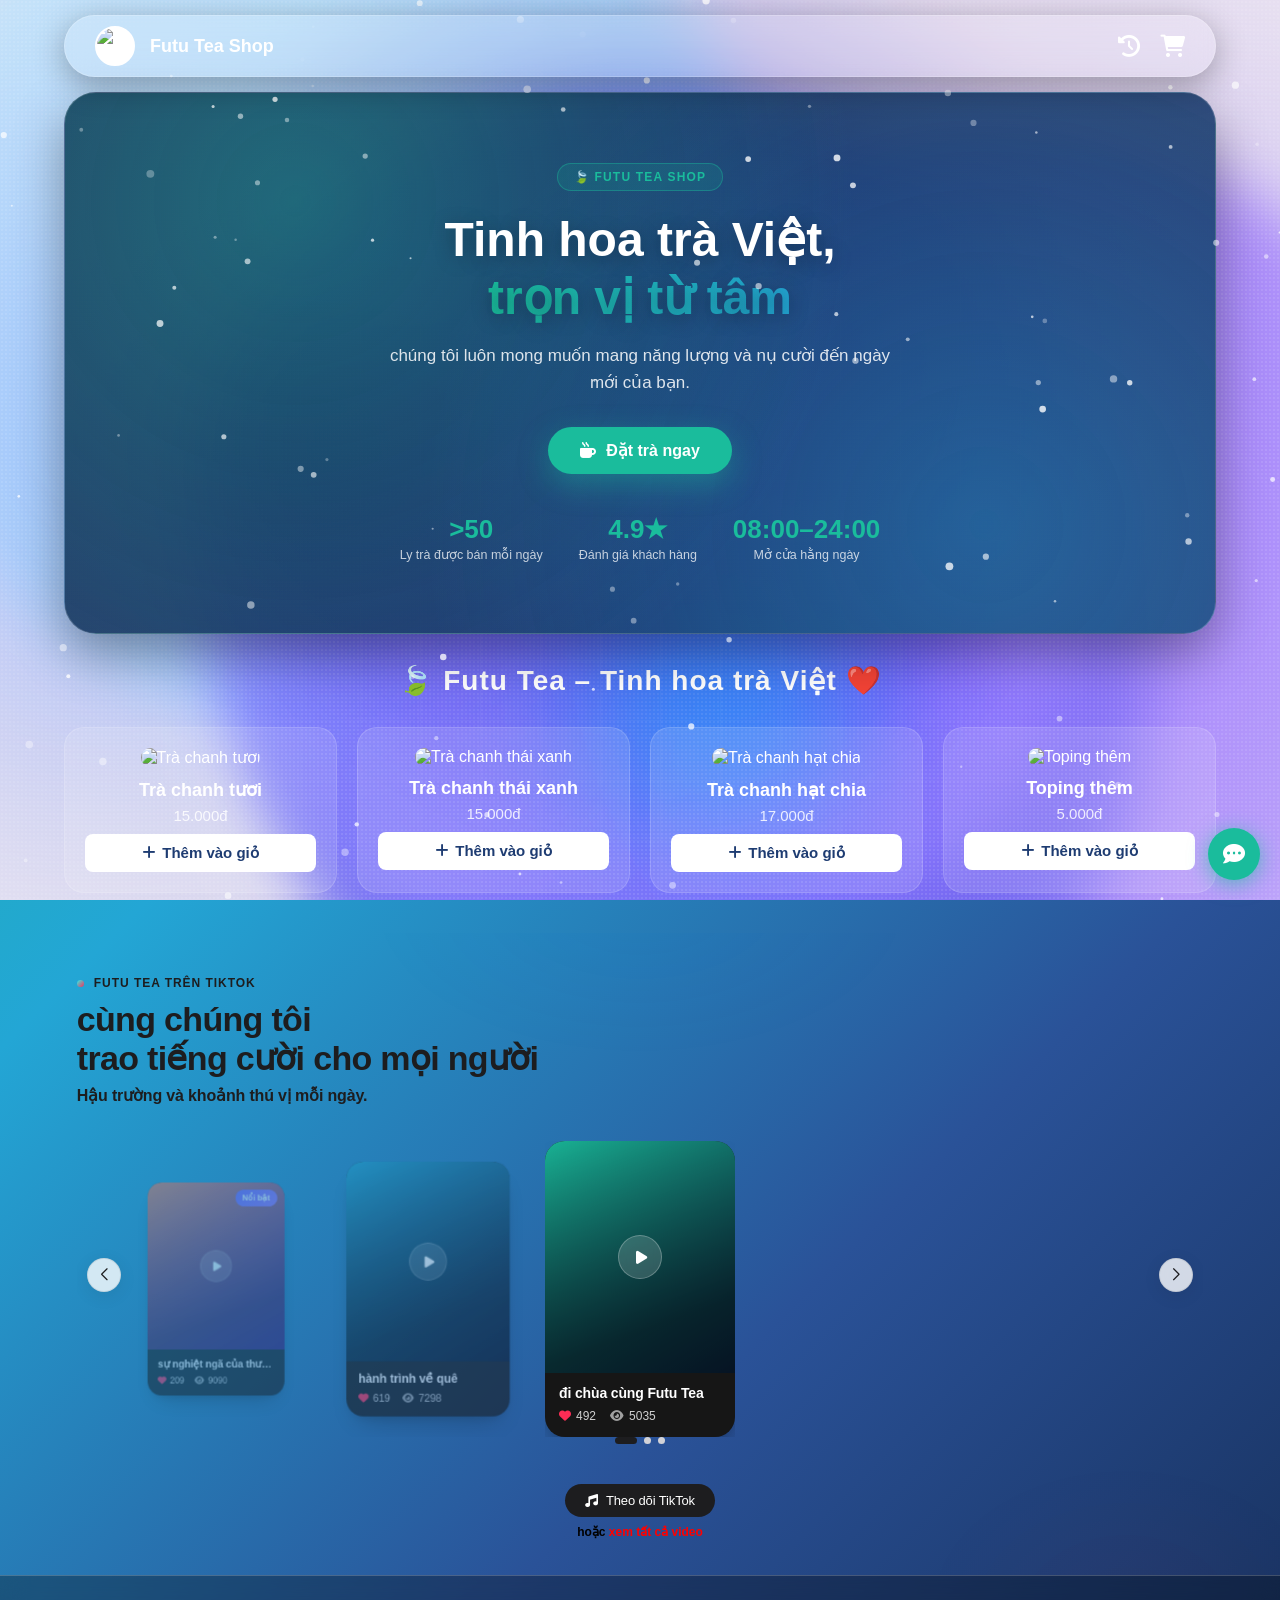
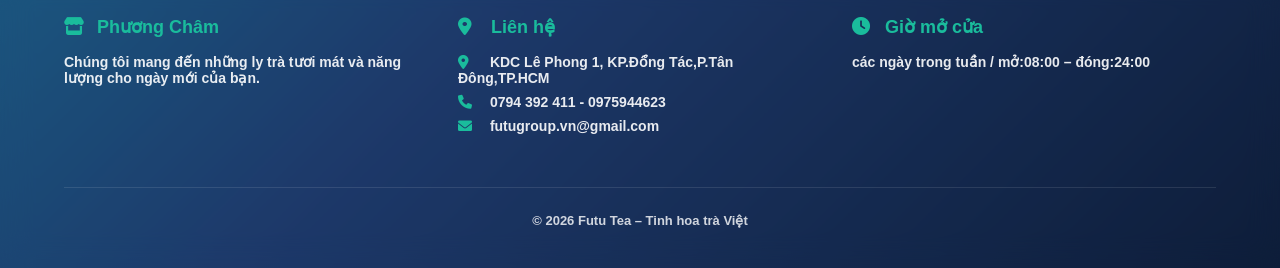
==== commit 12db82c5: "Update index.html" ====
--- a/index.html
+++ b/index.html
@@ -1077,14 +1077,13 @@
 <div class="slide-inner">
 <a class="tiktok-card" href="https://www.tiktok.com/@trachanh_futu/video/7641521157715365141" target="_blank" rel="noopener" style="--thumb-grad:linear-gradient(150deg,#1abc9c,#0d2b4e)">
     <div class="tiktok-card-thumb">
-        <span class="view-badge"><i class="fas fa-play"></i> 128K</span>
         <span class="play-glyph"><i class="fas fa-play"></i></span>
     </div>
     <div class="tiktok-card-body">
-        <div class="tiktok-card-title">Trà chanh Futu Tea</div>
+        <div class="tiktok-card-title">đi chùa cùng Futu Tea</div>
         <div class="tiktok-card-stats">
-            <span><i class="fas fa-heart"></i> 2.1K</span>
-            <span><i class="fas fa-eye"></i> 45K</span>
+            <span><i class="fas fa-heart"></i> 492</span>
+            <span><i class="fas fa-eye"></i> 5035</span>
         </div>
     </div>
 </a>
@@ -1095,15 +1094,14 @@
 <div class="slide-inner">
 <a class="tiktok-card" href="https://www.tiktok.com/@trachanh_futu/video/7641213184141053205?is_from_webapp=1&sender_device=pc" target="_blank" rel="noopener" style="--thumb-grad:linear-gradient(150deg,#ff7a59,#7b2ff7)">
     <div class="tiktok-card-thumb">
-        <span class="view-badge"><i class="fas fa-play"></i> 210K</span>
         <span class="featured-tag">Nổi bật</span>
         <span class="play-glyph"><i class="fas fa-play"></i></span>
     </div>
     <div class="tiktok-card-body">
-        <div class="tiktok-card-title">Ưu đãi cuối tuần</div>
+        <div class="tiktok-card-title">sự nghiệt ngã của thương trường</div>
         <div class="tiktok-card-stats">
-            <span><i class="fas fa-heart"></i> 3.4K</span>
-            <span><i class="fas fa-eye"></i> 62K</span>
+            <span><i class="fas fa-heart"></i> 209</span>
+            <span><i class="fas fa-eye"></i> 9090</span>
         </div>
     </div>
 </a>
@@ -1114,14 +1112,13 @@
 <div class="slide-inner">
 <a class="tiktok-card" href="https://www.tiktok.com/@trachanh_futu/video/7636257245105245448" target="_blank" rel="noopener" style="--thumb-grad:linear-gradient(150deg,#23a6d5,#142a52)">
     <div class="tiktok-card-thumb">
-        <span class="view-badge"><i class="fas fa-play"></i> 95K</span>
         <span class="play-glyph"><i class="fas fa-play"></i></span>
     </div>
     <div class="tiktok-card-body">
-        <div class="tiktok-card-title">Pha trà chuẩn vị</div>
+        <div class="tiktok-card-title">hành trình về quê </div>
         <div class="tiktok-card-stats">
-            <span><i class="fas fa-heart"></i> 1.8K</span>
-            <span><i class="fas fa-eye"></i> 38K</span>
+            <span><i class="fas fa-heart"></i> 619</span>
+            <span><i class="fas fa-eye"></i> 7298</span>
         </div>
     </div>
 </a>
@@ -1602,7 +1599,7 @@
 
 loopedSlides:3,
 
-speed:900,
+speed:500,
 
 watchSlidesProgress:true,
 
@@ -1676,4 +1673,4 @@
 
 </script>
 </body>
-</html>+</html>
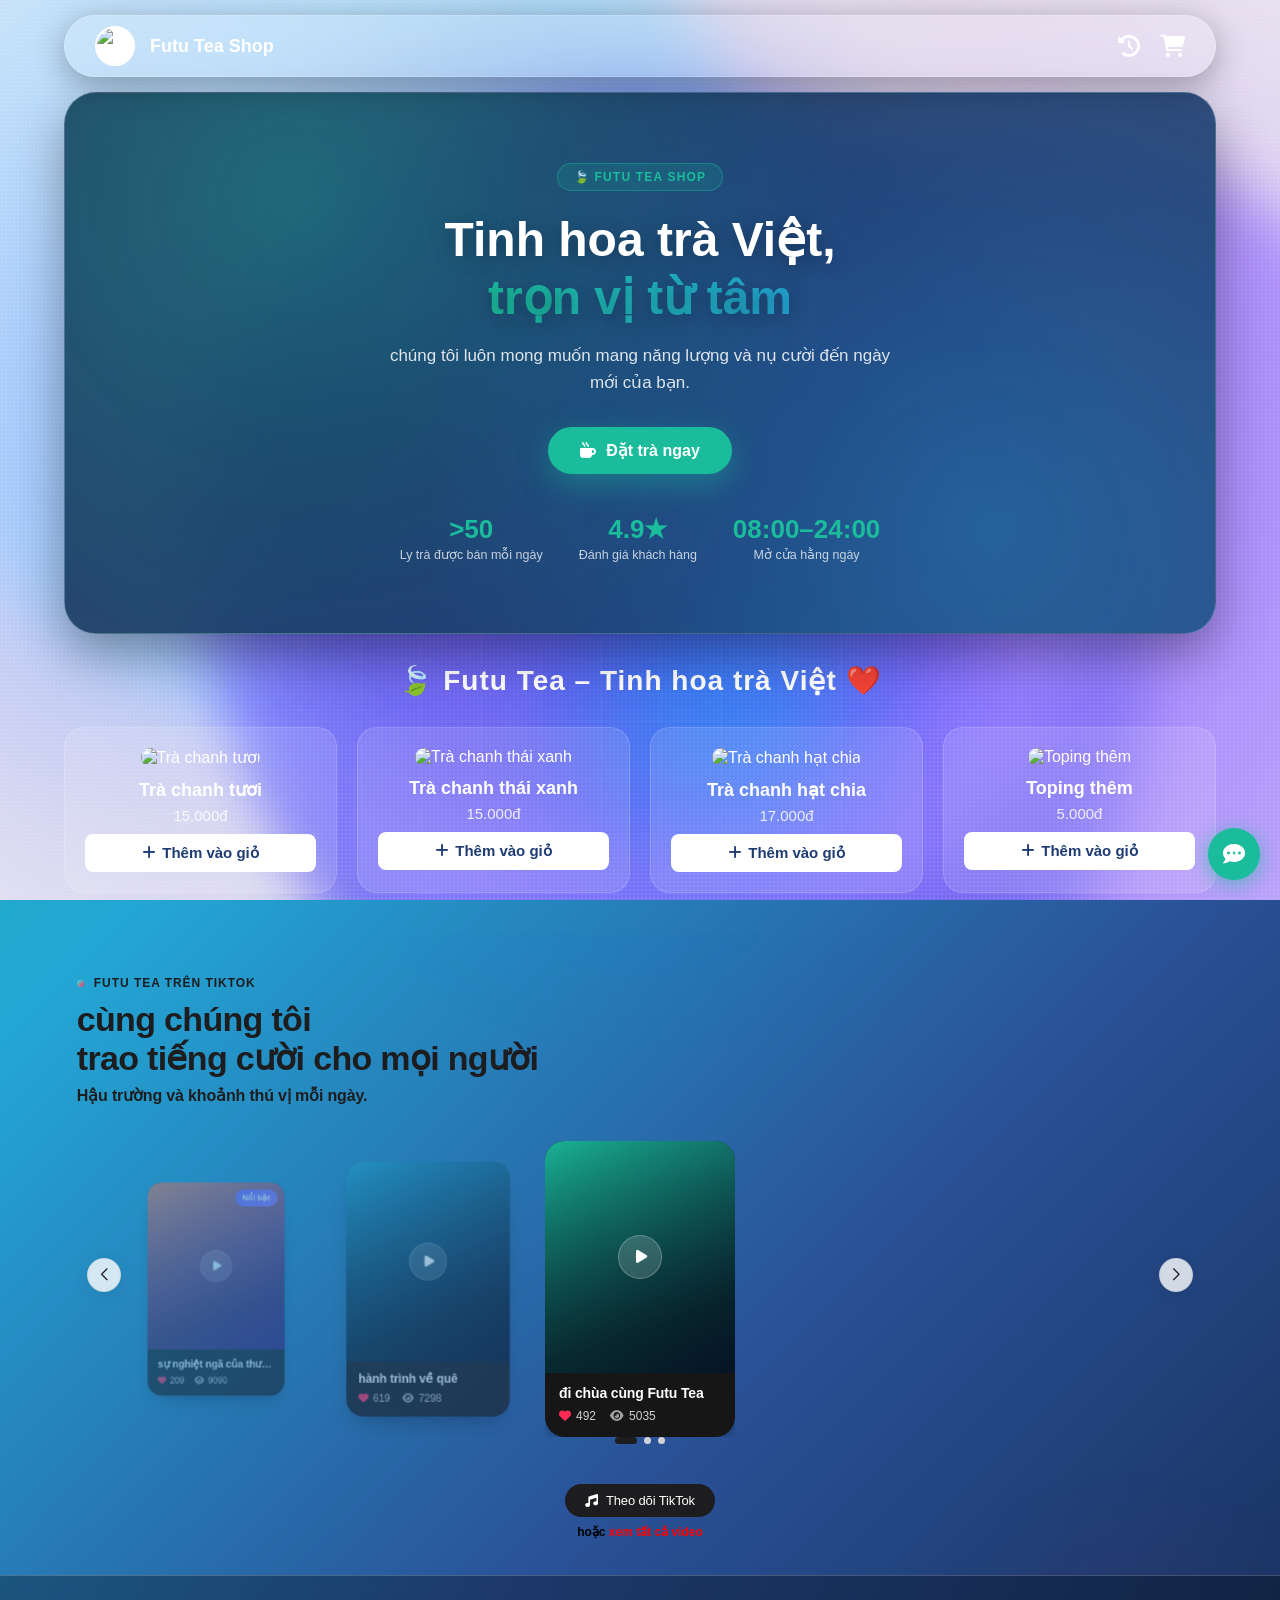
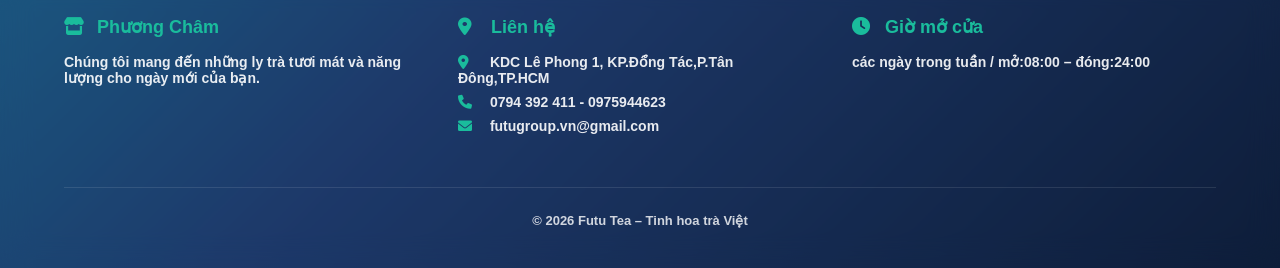
==== commit 182e8097: "Update index.html" ====
--- a/index.html
+++ b/index.html
@@ -948,7 +948,7 @@
     <div class="vignette"></div>
 
 </div>
-   <script src="scrip.js"></script>
+   <script src="script.js"></script>
 
 <canvas id="snow-canvas"></canvas>
 <div class="cart-overlay" id="cart-overlay" onclick="closePanels()"></div>
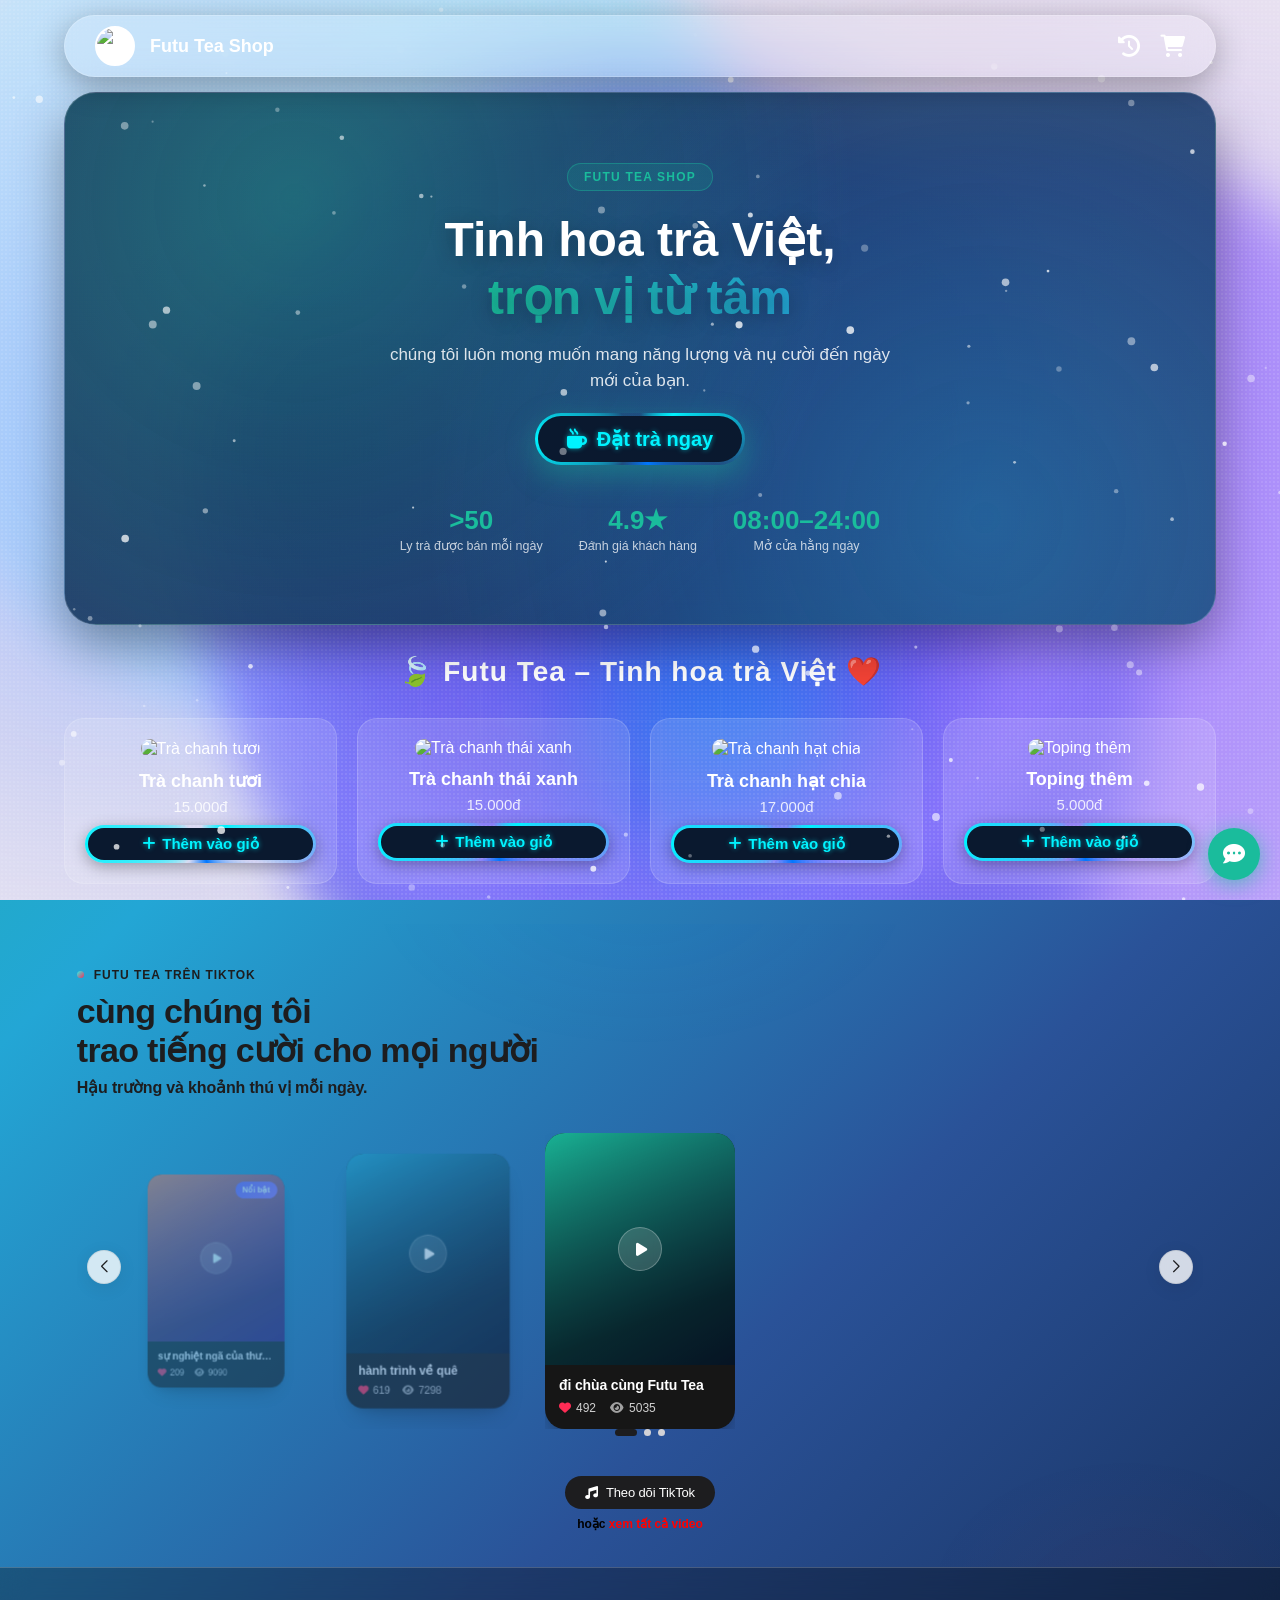
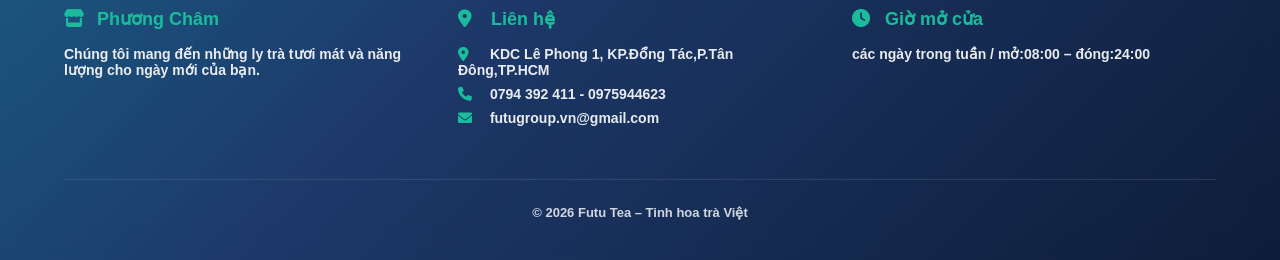
==== commit 0eab95e2: "Update index.html" ====
--- a/index.html
+++ b/index.html
@@ -344,13 +344,13 @@
             font-size: clamp(14px, 1.6vw, 17px);
             opacity: 0.85;
             max-width: 520px;
-            margin: 0 auto 30px;
-            line-height: 1.6;
+            margin: 0 auto 20px;
+            line-height: 1.5;
         }
         .hero-cta {
             display: inline-flex; align-items: center; gap: 10px;
-            background: #1abc9c; color: white;
-            font-size: 16px; font-weight: 700;
+            background: #1abc9c; color: white; 
+            font-size:20px; font-weight: 700;
             padding: 14px 32px; border-radius: 50px;
             text-decoration: none; cursor: pointer; border: none;
             box-shadow: 0 10px 30px rgba(26,188,156,0.4);
@@ -972,7 +972,7 @@
 
     <!-- HERO BANNER -->
     <section class="hero" id="hero">
-        <span class="hero-eyebrow">🍃 Futu Tea Shop</span>
+        <span class= "hero-eyebrow"> Futu Tea Shop</span> 
         <h1>Tinh hoa trà Việt,<br><span>trọn vị từ tâm</span></h1>
         <p>chúng tôi luôn mong muốn mang năng lượng và nụ cười đến ngày mới của bạn.</p>
         <a class="hero-cta" onclick="document.getElementById('product-grid').scrollIntoView({behavior:'smooth', block:'center'})">
--- a/styles.css
+++ b/styles.css
@@ -287,4 +287,343 @@
         opacity:.35;
     }
 
-}+}
+ 
+    /* ===========================================
+   AI Background v1.0
+   =========================================== */
+
+#ai-background{
+    position:fixed;
+    inset:0;
+    overflow:hidden;
+    z-index:-1;
+    background:#e0d6e8;
+}
+
+/* Nội dung website */
+#page-content{
+    position:relative;
+    z-index:10;
+}
+
+/* Aurora */
+
+.aurora{
+    position:absolute;
+    width:70vw;
+    height:70vw;
+    border-radius:50%;
+    filter:blur(30px);
+    opacity:0.85;
+    animation:auroraFloat 18s ease-in-out infinite;
+}
+
+.aurora-1{
+    background:#a2dbf5;
+    top:-20%;
+    left:-10%;
+}
+
+.aurora-2{
+    background:#8b5cf6;
+    top:15%;
+    right:-15%;
+    animation-delay:-6s;
+}
+
+.aurora-3{
+    background:#3431e4;
+    bottom:-25%;
+    left:20%;
+    animation-delay:-12s;
+}
+
+.aurora-4{
+    background:#6d5dfc;
+    bottom:-10%;
+    right:15%;
+    animation-delay:-3s;
+}
+
+/* Glow */
+
+.glow{
+    position:absolute;
+    width:700px;
+    height:700px;
+    border-radius:50%;
+    filter:blur(160px);
+    opacity:0.60;
+}
+
+.glow-left{
+    left:-250px;
+    top:10%;
+    background:#5b8cff;
+}
+
+.glow-right{
+    right:-250px;
+    bottom:0;
+    background:#7c5cff;
+}
+
+/* Mesh */
+
+.mesh{
+    position:absolute;
+    width:100%;
+    height:100%;
+    mix-blend-mode:screen;
+    opacity:0.40;
+}
+
+.mesh-1{
+    background:
+        radial-gradient(circle at 20% 30%,#6d8dff 0%,transparent 45%),
+        radial-gradient(circle at 80% 70%,#7b5cff 0%,transparent 40%);
+}
+
+.mesh-2{
+    background:
+        radial-gradient(circle at 50% 20%,#00d4ff 0%,transparent 35%),
+        radial-gradient(circle at 40% 80%,#7a6cff 0%,transparent 35%);
+}
+
+/* Blur blobs */
+
+.blob{
+    position:absolute;
+    border-radius:50%;
+    filter:blur(70px);
+    animation:blobMove 20s linear infinite;
+    opacity:0.55;
+}
+
+.blob-1{
+    width:260px;
+    height:260px;
+    background:#1e0349;
+    left:15%;
+    top:35%;
+}
+
+.blob-2{
+    width:340px;
+    height:340px;
+    background:#7a5cff;
+    right:18%;
+    top:25%;
+    animation-delay:-7s;
+}
+
+.blob-3{
+    width:280px;
+    height:280px;
+    background:#00bfff;
+    left:45%;
+    bottom:8%;
+    animation-delay:-12s;
+}
+
+/* Noise */
+
+.noise{
+    position:absolute;
+    inset:0;
+    opacity:.10;
+    pointer-events:none;
+
+    background-image:
+    radial-gradient(#ffffff 1px,transparent 1px);
+
+    background-size:4px 4px;
+}
+
+/* Grid */
+
+.grid-overlay{
+    position:absolute;
+    inset:0;
+
+    background-image:
+    linear-gradient(rgba(255,255,255,.035) 1px,transparent 1px),
+    linear-gradient(90deg,rgba(255,255,255,.035) 1px,transparent 1px);
+
+    background-size:60px 60px;
+
+    mask-image:radial-gradient(circle,#fff 40%,transparent 100%);
+}
+
+/* Spotlight */
+
+.spotlight{
+    position:absolute;
+    left:50%;
+    top:40%;
+
+    width:900px;
+    height:900px;
+
+    transform:translate(-50%,-50%);
+
+    border-radius:50%;
+
+    background:
+    radial-gradient(circle,
+    rgba(41, 13, 197, 0.55),
+    transparent 75%);
+
+    filter:blur(30px);
+}
+
+/* Vignette */
+
+.vignette{
+    position:absolute;
+    inset:0;
+
+    background:
+    radial-gradient(circle,
+    transparent 45%,
+    rgba(255, 255, 255, 0.35) 100%);
+}
+
+/* Animations */
+
+@keyframes auroraFloat{
+    0%{ transform:translate(0,0) scale(1); }
+    25%{ transform:translate(80px,-50px) scale(1.15); }
+    50%{ transform:translate(-40px,80px) scale(.95); }
+    75%{ transform:translate(60px,40px) scale(1.08); }
+    100%{ transform:translate(0,0) scale(1); }
+}
+
+@keyframes blobMove{
+    0%{ transform:translate(0,0); }
+    25%{ transform:translate(80px,-40px); }
+    50%{ transform:translate(-60px,70px); }
+    75%{ transform:translate(50px,20px); }
+    100%{ transform:translate(0,0); }
+}
+
+/* ===========================
+   Mobile Performance Mode
+=========================== */
+
+@media (max-width:768px){
+    .noise{ display:none; }
+    .grid-overlay{ display:none; }
+    .spotlight{ display:none; }
+    .blob-2, .blob-3{ display:none; }
+    .aurora{ filter:blur(60px); opacity:.55; }
+    .glow{ filter:blur(80px); opacity:.35; }
+} /* Đã sửa: Xóa bỏ dấu ngoặc nhọn thừa gây lỗi tại đây */
+
+
+/* ===================================================
+   HIỆU ỨNG SÓNG CHẢY - THIẾT KẾ BO TRÒN VIÊN THUỐC
+   =================================================== */
+
+.hero-cta, 
+.btn-add, 
+.btn-checkout, 
+.btn-done, 
+.quick-reply-btn {
+    position: relative;
+    overflow: hidden !important; 
+    
+    /* ĐÃ CẬP NHẬT: Bo tròn xịn mịn hình viên thuốc */
+    border-radius: 50px !important; 
+    
+    border: none !important;
+    background: transparent !important;
+    color: #00f3ff !important;
+    font-weight: bold;
+    z-index: 1;
+    text-shadow: 0 0 5px rgba(0, 243, 255, 0.6);
+    box-shadow: 0 4px 15px rgba(0, 0, 0, 0.3);
+    transition: all 0.3s ease !important;
+    
+    transform: translateZ(0); 
+    isolation: isolate;
+}
+
+/* LỚP SÓNG NƯỚC XOAY (Giữ nguyên không đổi) */
+.hero-cta::before, 
+.btn-add::before, 
+.btn-checkout::before, 
+.btn-done::before, 
+.quick-reply-btn::before {
+    content: '';
+    position: absolute;
+    top: -50%;
+    left: -50%;
+    width: 200%;
+    height: 200%;
+    background: conic-gradient(
+        transparent 0%, 
+        #00f3ff 15%, 
+        transparent 30%, 
+        #0077ff 45%, 
+        transparent 60%, 
+        #00f3ff 75%, 
+        transparent 90%
+    );
+    z-index: -2;
+    animation: flowAround 4s linear infinite !important;
+}
+
+/* LỚP LÕI KHUNG XANH ĐẬM (Mặt nạ đè phía trong) */
+.hero-cta::after, 
+.btn-add::after, 
+.btn-checkout::after, 
+.btn-done::after, 
+.quick-reply-btn::after {
+    content: '';
+    position: absolute;
+    inset: 3px; /* Độ dày viền sóng 3px */
+    background: #0a192f !important; 
+    
+    /* ĐÃ CẬP NHẬT: Lấy 50px - 3px = 47px để bo tròn khít theo vỏ ngoài */
+    border-radius: 47px !important; 
+    
+    z-index: -1;
+    transition: all 0.3s ease !important;
+}
+
+/* Các đoạn code @keyframes flowAround và :hover phía dưới giữ nguyên */
+
+/* Hoạt ảnh xoay sóng */
+@keyframes flowAround {
+    0% { transform: rotate(0deg); }
+    100% { transform: rotate(360deg); }
+}
+
+/* KHI RE CHUỘT VÀO (HOVER) */
+.hero-cta:hover, 
+.btn-add:hover, 
+.btn-checkout:hover, 
+.btn-done:hover, 
+.quick-reply-btn:hover {
+    color: #ffffff !important;
+    text-shadow: 0 0 8px #00f3ff !important;
+    transform: translateY(-2px);
+    box-shadow: 0 0 20px rgba(0, 243, 255, 0.5);
+}
+
+.hero-cta:hover::before, 
+.btn-add:hover::before, 
+.btn-checkout:hover::before, 
+.btn-done:hover::before, 
+.quick-reply-btn:hover::before {
+    animation: flowAround 1.5s linear infinite !important; /* Sóng nước chạy nhanh và kích thích hơn */
+    background: conic-gradient(
+        #00f3ff 0%, 
+        #0077ff 25%, 
+        #00f3ff 50%, 
+        #0077ff 75%, 
+        #00f3ff 100%
+    );
+}
